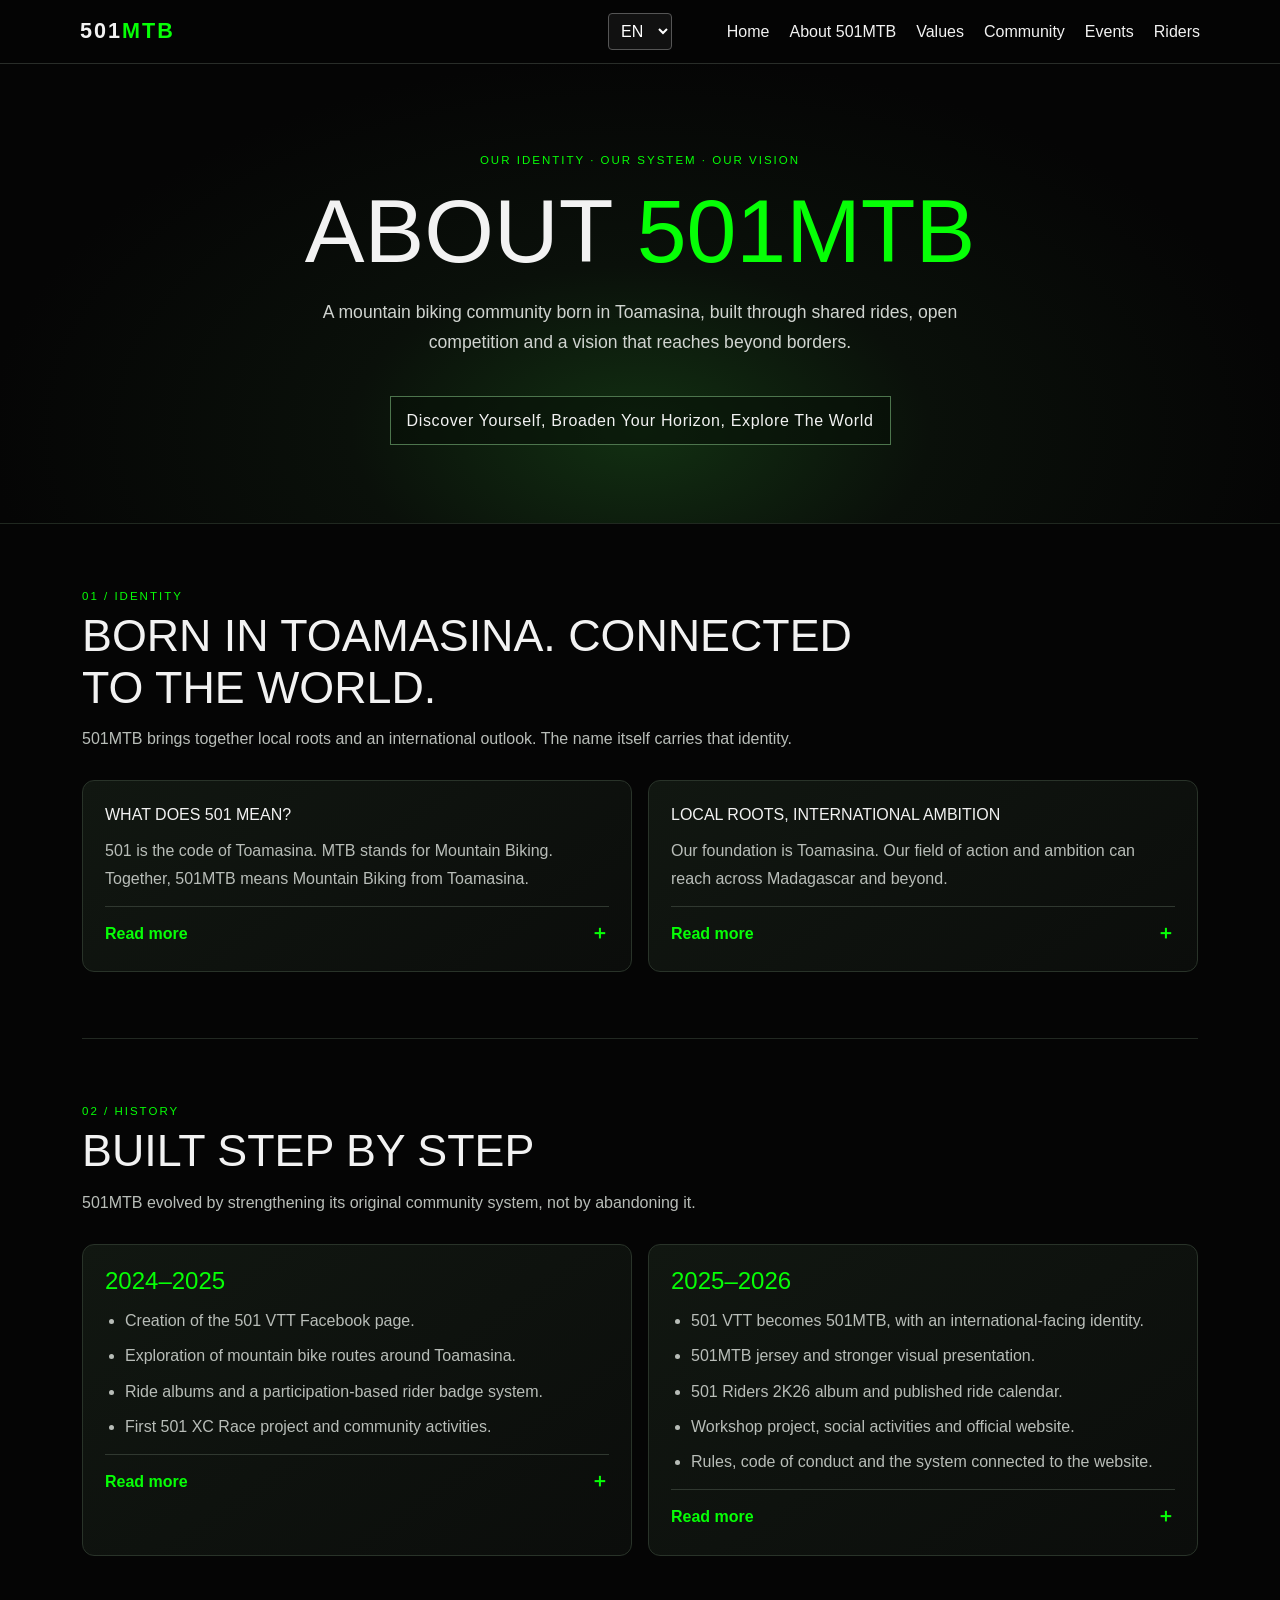
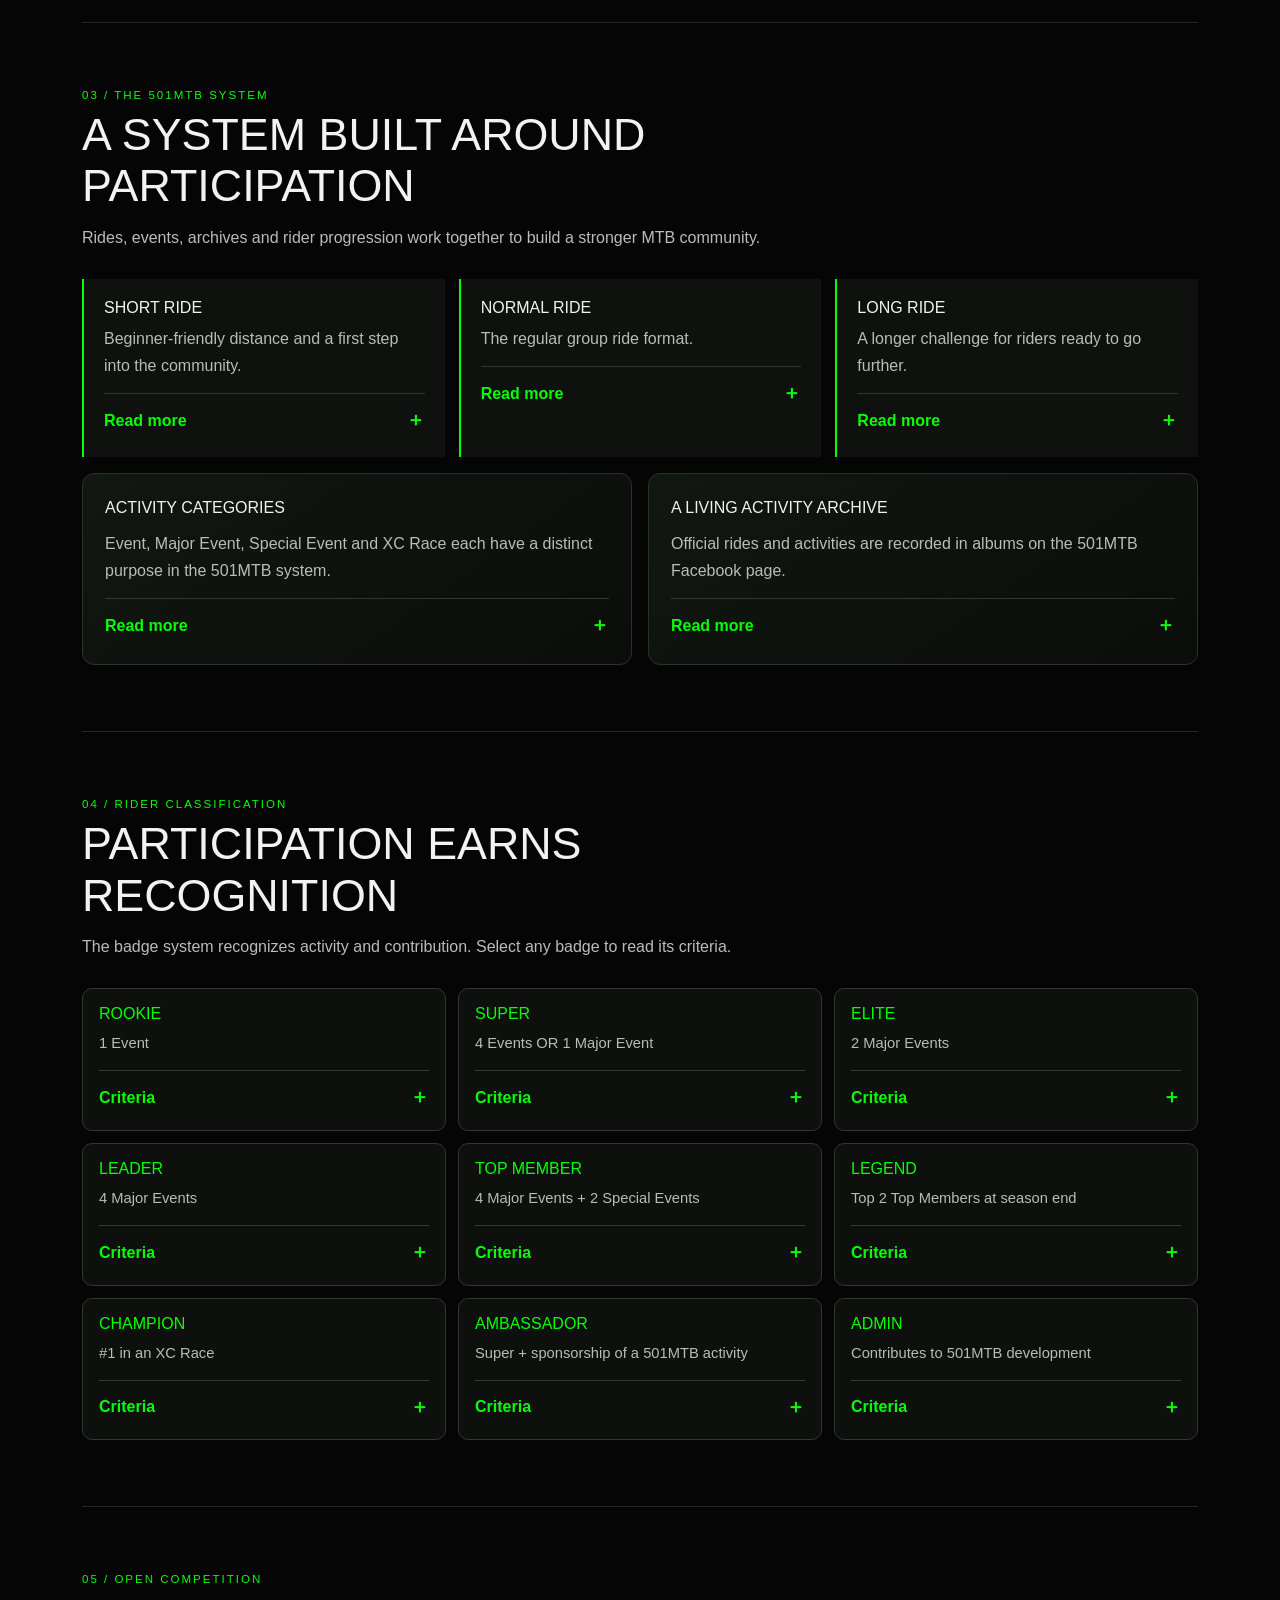
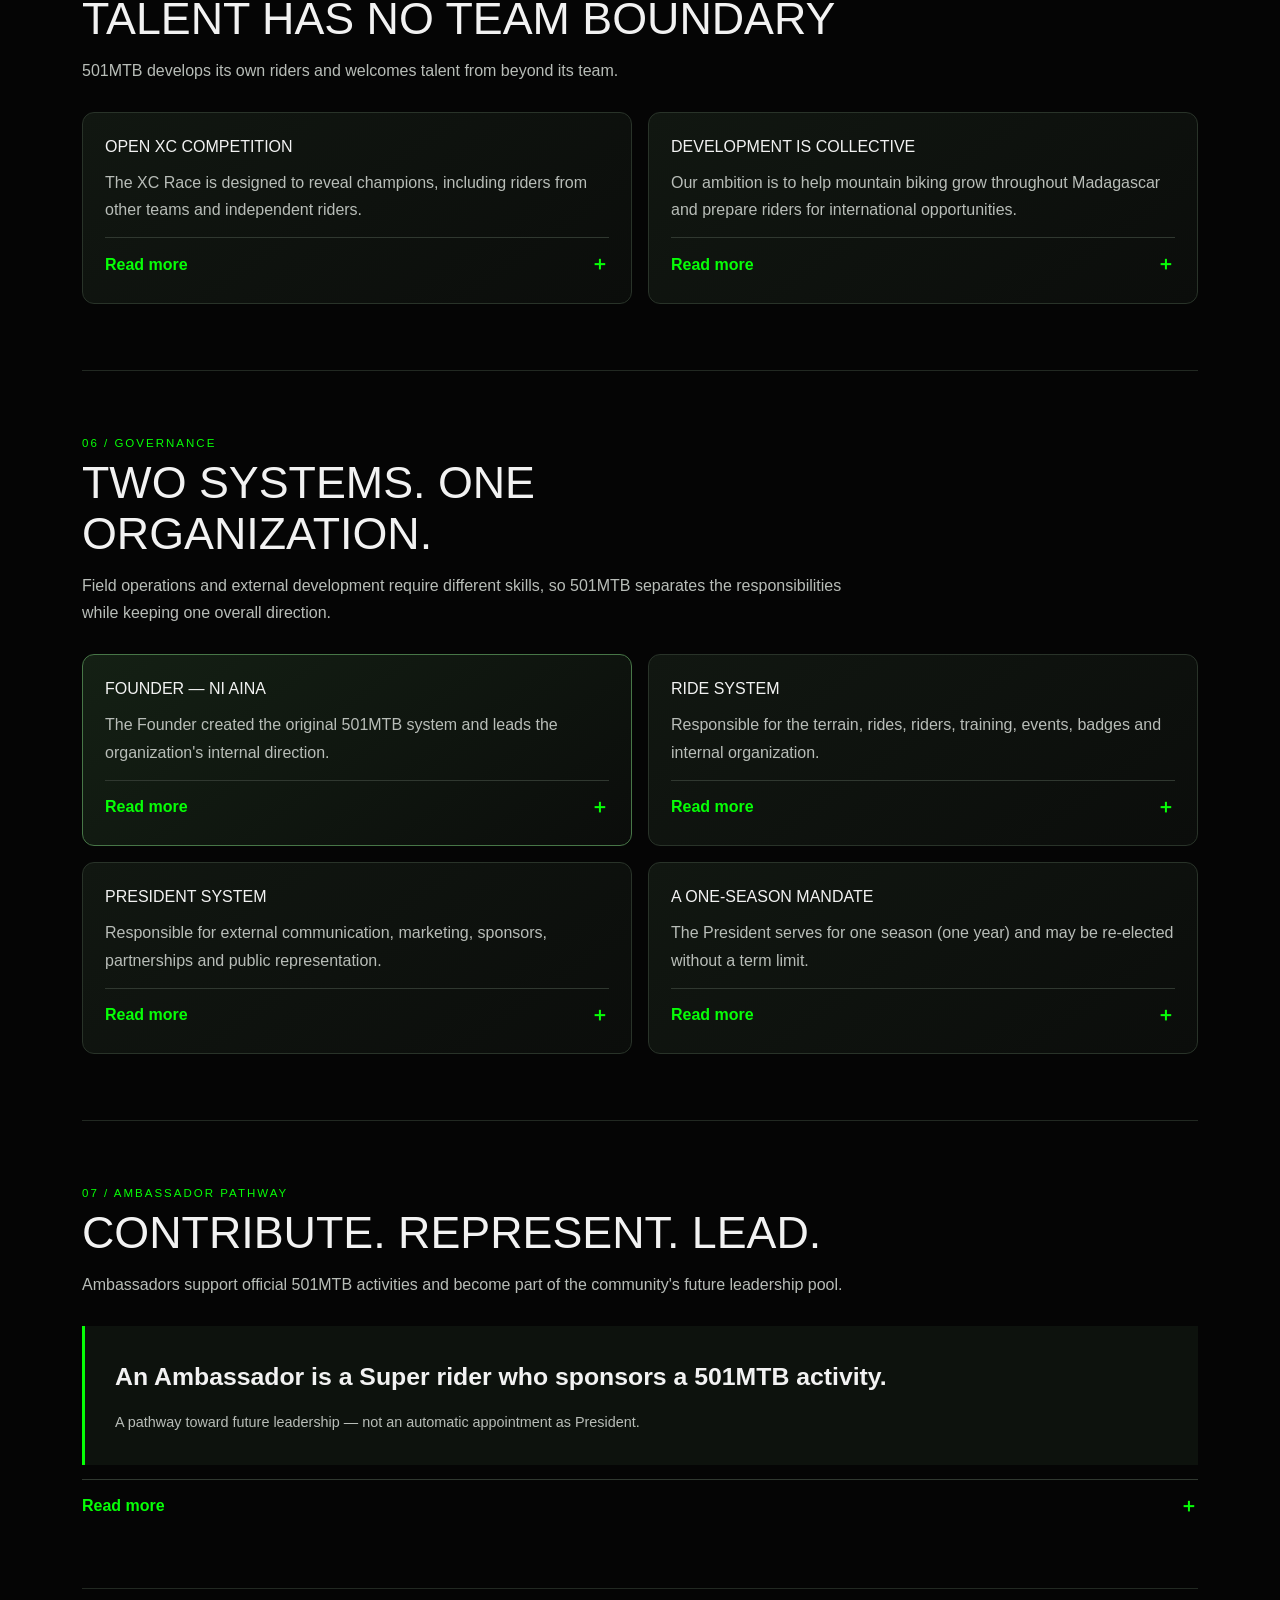
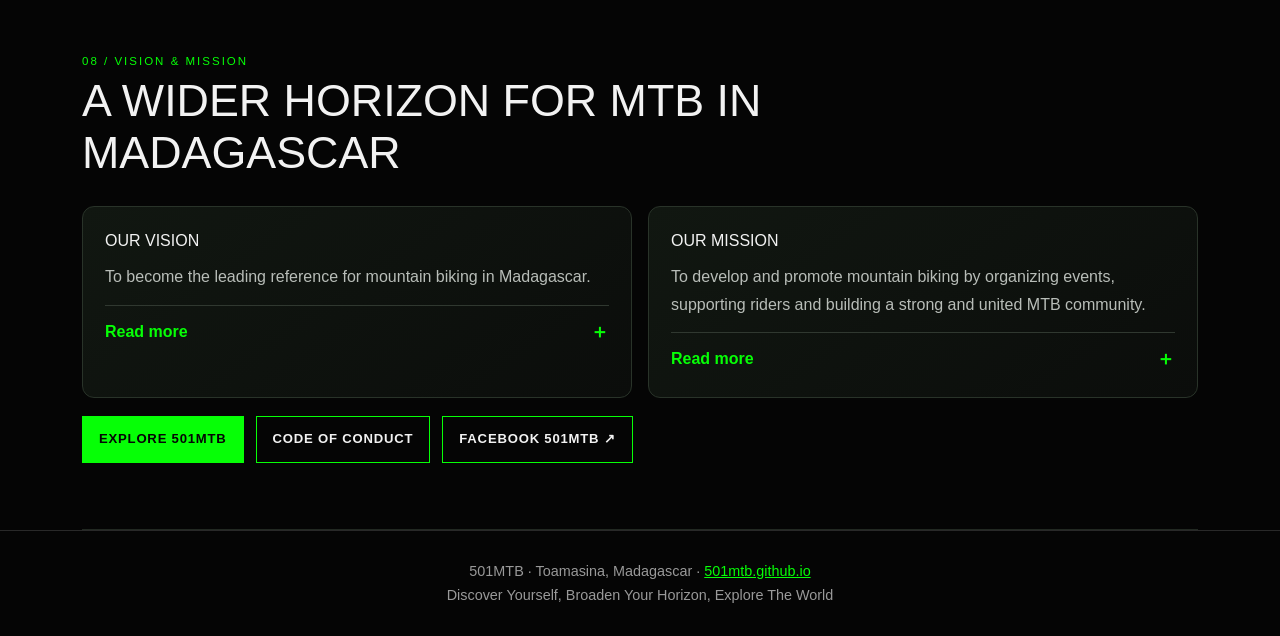
==== about.html @ d211e8a3 "Add interactive multilingual 501MTB identity page" ====
<!doctype html>
<html lang="en">
<head>
<meta charset="utf-8">
<meta name="viewport" content="width=device-width,initial-scale=1">
<title>About 501MTB | Identity, System & Vision</title>
<meta name="description" content="Discover the identity, history, rider system, leadership and vision of 501MTB, rooted in Toamasina, Madagascar and connected to the world.">
<link rel="canonical" href="https://501mtb.github.io/about.html">
<link rel="icon" href="./pdp.jpg" type="image/jpeg">
<meta name="theme-color" content="#050505">
<meta property="og:type" content="website">
<meta property="og:site_name" content="501MTB">
<meta property="og:title" content="About 501MTB | Our Identity, Our System, Our Vision">
<meta property="og:description" content="Born in Toamasina. Driven by Mountain Biking. Connected to the World.">
<meta property="og:url" content="https://501mtb.github.io/about.html">
<meta property="og:image" content="https://501mtb.github.io/pdp.jpg">
<style>
:root{color-scheme:dark;--bg:#050505;--panel:#101310;--line:#292d29;--white:#f2f2f2;--muted:#b8bdb8;--green:#06ff06}
@font-face{font-family:Ethnocentric;src:url('./assets/fonts/Ethnocentric.otf') format('opentype');font-display:swap}
*{box-sizing:border-box}html{scroll-behavior:smooth;scroll-padding-top:90px}body{margin:0;background:var(--bg);color:var(--white);font:16px/1.7 Arial,Helvetica,sans-serif}a{color:inherit}button,select{font:inherit}
header{position:sticky;top:0;z-index:20;background:#050505ed;border-bottom:1px solid var(--line);backdrop-filter:blur(12px)}
.nav{max-width:1160px;margin:auto;padding:12px 20px;display:flex;align-items:center;gap:14px;position:relative}.brand{display:flex;align-items:center;flex:1;text-decoration:none;font-weight:900;font-size:1.35rem;letter-spacing:2px}.brand span{color:var(--green)}#language{order:2;background:#111;color:white;border:1px solid #555;padding:8px;border-radius:4px}.menu-toggle{order:3;display:flex;flex-direction:column;gap:5px;justify-content:center;align-items:center;width:42px;height:42px;background:transparent;border:1px solid #555;border-radius:5px}.menu-toggle span{width:22px;height:2px;background:white}nav{display:none;position:absolute;right:14px;top:calc(100% + 1px);min-width:220px;padding:8px;background:#090909;border:1px solid #303030;border-radius:8px;flex-direction:column}nav.open{display:flex}nav a{padding:10px 12px;text-decoration:none;border-radius:4px}nav a:hover{color:var(--green);background:#151f15}
@media(min-width:721px) and (max-width:1024px){.nav{flex-wrap:nowrap}.menu-toggle{display:none}nav{display:flex;position:static;order:3;flex:1;min-width:0;width:auto;padding:0;background:transparent;border:0;flex-direction:row;justify-content:flex-end;gap:clamp(7px,1vw,14px)}nav a{white-space:nowrap;padding:6px 0;font-size:.8rem}#language{order:2}}
@media(min-width:1025px){.menu-toggle{display:none}nav{display:flex;position:static;order:3;flex:1;min-width:0;width:auto;padding:0;background:transparent;border:0;flex-direction:row;justify-content:flex-end;gap:20px}nav a{padding:6px 0}#language{order:2}}
@media(max-width:720px){.nav{flex-direction:row;flex-wrap:nowrap;padding:11px 14px;gap:10px}.brand{min-width:0}.menu-toggle{flex:0 0 42px}nav{right:14px;max-width:calc(100vw - 28px)}}
.eyebrow,.kicker{font: .72rem Ethnocentric,Arial,sans-serif;letter-spacing:2px;text-transform:uppercase;color:var(--green)}
.hero{min-height:440px;padding:90px 22px 78px;display:grid;place-items:center;text-align:center;background:radial-gradient(ellipse at 50% 80%,#123012 0,#0a100a 32%,#050505 72%);border-bottom:1px solid #202820}.hero-inner{max-width:900px}.hero h1{font:clamp(2.2rem,7vw,5.6rem)/1.05 Ethnocentric,Arial,sans-serif;text-transform:uppercase;margin:18px 0}.hero h1 span,.green{color:var(--green)}.hero p{max-width:720px;margin:20px auto;color:#d0d4d0;font-size:1.1rem}.tagline{display:inline-block;margin-top:18px;padding:10px 16px;border:1px solid #4d754d;background:#07100799;letter-spacing:.04em}
main{max-width:1160px;margin:auto;padding:0 22px}section{padding:66px 0;border-bottom:1px solid #222922}.section-head{max-width:800px;margin-bottom:28px}.section-head h2{font:clamp(1.65rem,4vw,2.8rem)/1.15 Ethnocentric,Arial,sans-serif;text-transform:uppercase;margin:8px 0 12px}.section-head p{color:var(--muted);margin:0}.grid{display:grid;grid-template-columns:repeat(2,minmax(0,1fr));gap:16px}.panel{background:linear-gradient(145deg,#111711,#0b0d0b);border:1px solid #293329;border-radius:12px;padding:22px;min-width:0}.panel h3{font:1rem Ethnocentric,Arial,sans-serif;line-height:1.5;text-transform:uppercase;margin:0 0 10px}.panel p{color:var(--muted);margin:0 0 10px}.panel p:last-child{margin-bottom:0}
.more{margin-top:14px;border-top:1px solid #303830;padding-top:10px}.more summary{cursor:pointer;list-style:none;color:var(--green);font-weight:700;display:flex;align-items:center;justify-content:space-between;gap:12px}.more summary::-webkit-details-marker{display:none}.more summary:after{content:'＋';font-size:1.2rem}.more[open] summary:after{content:'−'}.more .detail{padding-top:10px;color:#d1d6d1}.more:focus-within{outline:1px solid #315c31;outline-offset:4px}
.timeline{display:grid;grid-template-columns:repeat(2,minmax(0,1fr));gap:16px}.year{font:1.5rem Ethnocentric,Arial,sans-serif;color:var(--green);margin-bottom:12px}.timeline ul{padding-left:20px;margin:0;color:var(--muted)}.timeline li{margin:8px 0}
.badges{display:grid;grid-template-columns:repeat(3,minmax(0,1fr));gap:12px}.badge-card{border:1px solid #303830;background:#0d100d;border-radius:10px;padding:16px}.badge-card h3{margin:0;color:var(--green);font:1rem Ethnocentric,Arial,sans-serif}.badge-card p{margin:8px 0 0;color:var(--muted);font-size:.92rem}
.steps{display:grid;grid-template-columns:repeat(3,minmax(0,1fr));gap:14px}.step{padding:20px;border-left:2px solid var(--green);background:#0e110e}.step strong{display:block;font:1rem Ethnocentric,Arial,sans-serif;margin-bottom:8px}.step p{color:var(--muted);margin:0}
.governance{display:grid;grid-template-columns:1fr 1fr;gap:16px}.governance .panel{height:100%}.founder{border-color:#477647;background:linear-gradient(145deg,#142014,#0b0d0b)}
.quote{margin:0;padding:30px;border-left:3px solid var(--green);background:#0d120d;font-size:clamp(1.1rem,2.5vw,1.55rem);font-weight:700}.quote small{display:block;margin-top:12px;color:var(--muted);font-size:.9rem;font-weight:400}
.links{display:flex;flex-wrap:wrap;gap:12px;margin-top:18px}.btn{display:inline-block;padding:11px 16px;border:1px solid var(--green);text-decoration:none;text-transform:uppercase;font-weight:700;letter-spacing:.06em;font-size:.82rem}.btn.primary{background:var(--green);color:#050505}
footer{text-align:center;padding:28px 18px;color:#999;border-top:1px solid #292929;font-size:.9rem}footer a{color:var(--green)}
@media(max-width:760px){main{padding:0 16px}.hero{min-height:360px;padding:68px 16px}.grid,.timeline,.governance{grid-template-columns:1fr}.badges{grid-template-columns:repeat(2,minmax(0,1fr))}.steps{grid-template-columns:1fr}section{padding:48px 0}.panel{padding:18px}}
@media(max-width:420px){.badges{grid-template-columns:1fr}.hero h1{font-size:clamp(2rem,10vw,3.2rem)}}
@media(prefers-reduced-motion:reduce){html{scroll-behavior:auto}}
</style>
</head>
<body>
<header><div class="nav">
<a class="brand" href="./index.html" aria-label="501MTB home">501<span>MTB</span></a>
<select id="language" aria-label="Choose language"><option value="en">EN</option><option value="fr">FR</option><option value="mg">MG</option></select>
<button class="menu-toggle" id="menu-toggle" aria-label="Open navigation" aria-expanded="false"><span></span><span></span><span></span></button>
<nav id="main-nav"><a href="./index.html" data-i18n="navHome">Home</a><a href="./about.html" data-i18n="navAbout">About 501MTB</a><a href="./index.html#values" data-i18n="navValues">Values</a><a href="./index.html#community" data-i18n="navCommunity">Community</a><a href="./index.html#events" data-i18n="navEvents">Events</a><a href="./index.html#riders" data-i18n="navRiders">Riders</a></nav>
</div></header>
<div class="hero"><div class="hero-inner"><div class="eyebrow" data-i18n="heroEyebrow">Our Identity · Our System · Our Vision</div><h1>ABOUT <span>501MTB</span></h1><p data-i18n="heroText">A mountain biking community born in Toamasina, built through shared rides, open competition and a vision that reaches beyond borders.</p><div class="tagline" data-i18n="tagline">Discover Yourself, Broaden Your Horizon, Explore The World</div></div></div>
<main>
<section id="identity"><div class="section-head"><div class="kicker" data-i18n="s1k">01 / Identity</div><h2 data-i18n="s1h">Born in Toamasina. Connected to the world.</h2><p data-i18n="s1p">501MTB brings together local roots and an international outlook. The name itself carries that identity.</p></div><div class="grid">
<article class="panel"><h3 data-i18n="identity501h">What does 501 mean?</h3><p data-i18n="identity501p">501 is the code of Toamasina. MTB stands for Mountain Biking. Together, 501MTB means Mountain Biking from Toamasina.</p><details class="more"><summary data-i18n="readMore">Read more</summary><div class="detail" data-i18n="identity501d">The number connects the project to its place of origin. The name keeps Toamasina at the heart of the identity while welcoming riders, partners and ideas from everywhere.</div></details></article>
<article class="panel"><h3 data-i18n="identityRootsh">Local roots, international ambition</h3><p data-i18n="identityRootsp">Our foundation is Toamasina. Our field of action and ambition can reach across Madagascar and beyond.</p><details class="more"><summary data-i18n="readMore">Read more</summary><div class="detail" data-i18n="identityRootsd">501MTB works to develop riders and mountain biking locally, while preparing people and projects to connect with the wider MTB world. International ambition does not mean forgetting where we started.</div></details></article>
</div></section>
<section id="history"><div class="section-head"><div class="kicker" data-i18n="s2k">02 / History</div><h2 data-i18n="s2h">Built step by step</h2><p data-i18n="s2p">501MTB evolved by strengthening its original community system, not by abandoning it.</p></div><div class="timeline">
<article class="panel"><div class="year">2024–2025</div><ul><li data-i18n="historyA1">Creation of the 501 VTT Facebook page.</li><li data-i18n="historyA2">Exploration of mountain bike routes around Toamasina.</li><li data-i18n="historyA3">Ride albums and a participation-based rider badge system.</li><li data-i18n="historyA4">First 501 XC Race project and community activities.</li></ul><details class="more"><summary data-i18n="readMore">Read more</summary><div class="detail" data-i18n="historyAd">Each ride was documented in an album on the official Facebook page. The archive became a way to preserve the community's progress and recognize riders' participation.</div></details></article>
<article class="panel"><div class="year">2025–2026</div><ul><li data-i18n="historyB1">501 VTT becomes 501MTB, with an international-facing identity.</li><li data-i18n="historyB2">501MTB jersey and stronger visual presentation.</li><li data-i18n="historyB3">501 Riders 2K26 album and published ride calendar.</li><li data-i18n="historyB4">Workshop project, social activities and official website.</li><li data-i18n="historyB5">Rules, code of conduct and the system connected to the website.</li></ul><details class="more"><summary data-i18n="readMore">Read more</summary><div class="detail" data-i18n="historyBd">The 2026 programme developed a regular rhythm of short, normal and long rides, depending on the Founder's availability. The second XC Race was prepared but cancelled because of Cyclone Gezani and road works.</div></details></article>
</div></section>
<section id="system"><div class="section-head"><div class="kicker" data-i18n="s3k">03 / The 501MTB system</div><h2 data-i18n="s3h">A system built around participation</h2><p data-i18n="s3p">Rides, events, archives and rider progression work together to build a stronger MTB community.</p></div><div class="steps">
<article class="step"><strong data-i18n="shortH">SHORT RIDE</strong><p data-i18n="shortP">Beginner-friendly distance and a first step into the community.</p><details class="more"><summary data-i18n="readMore">Read more</summary><div class="detail" data-i18n="shortD">The short format is intended to make participation more accessible and help riders build confidence and experience.</div></details></article>
<article class="step"><strong data-i18n="normalH">NORMAL RIDE</strong><p data-i18n="normalP">The regular group ride format.</p><details class="more"><summary data-i18n="readMore">Read more</summary><div class="detail" data-i18n="normalD">Normal rides help maintain group activity, develop consistency and bring members together on the trails.</div></details></article>
<article class="step"><strong data-i18n="longH">LONG RIDE</strong><p data-i18n="longP">A longer challenge for riders ready to go further.</p><details class="more"><summary data-i18n="readMore">Read more</summary><div class="detail" data-i18n="longD">Long rides encourage endurance, preparation and shared effort. The monthly programme is adapted to the Founder's availability.</div></details></article>
</div>
<div class="grid" style="margin-top:16px">
<article class="panel"><h3 data-i18n="eventTypesH">Activity categories</h3><p data-i18n="eventTypesP">Event, Major Event, Special Event and XC Race each have a distinct purpose in the 501MTB system.</p><details class="more"><summary data-i18n="readMore">Read more</summary><div class="detail"><p data-i18n="eventD"><b>Event:</b> a standard ride, generally around 30 km and suitable for beginner-level participation.</p><p data-i18n="majorD"><b>Major Event:</b> a longer, more advanced ride, generally around 80 km.</p><p data-i18n="specialD"><b>Special Event:</b> a social, cultural or community activity such as a carnival or celebration.</p><p data-i18n="xcD"><b>XC Race:</b> a cross-country MTB competition inspired by international race formats.</p></div></details></article>
<article class="panel"><h3 data-i18n="archiveH">A living activity archive</h3><p data-i18n="archiveP">Official rides and activities are recorded in albums on the 501MTB Facebook page.</p><details class="more"><summary data-i18n="readMore">Read more</summary><div class="detail" data-i18n="archiveD">The 501 Rider's albums use rider portraits and participation records. Activity entries identify the ride, date and distance, helping keep a traceable history of each rider's involvement.</div></details></article>
</div></section>
<section id="badges"><div class="section-head"><div class="kicker" data-i18n="s4k">04 / Rider classification</div><h2 data-i18n="s4h">Participation earns recognition</h2><p data-i18n="s4p">The badge system recognizes activity and contribution. Select any badge to read its criteria.</p></div>
<div class="badges">
<article class="badge-card"><h3>ROOKIE</h3><p data-i18n="rookie">1 Event</p><details class="more"><summary data-i18n="criteria">Criteria</summary><div class="detail" data-i18n="rookieD">Awarded after participating in one Event.</div></details></article>
<article class="badge-card"><h3>SUPER</h3><p data-i18n="super">4 Events OR 1 Major Event</p><details class="more"><summary data-i18n="criteria">Criteria</summary><div class="detail" data-i18n="superD">Earned through four Events or one Major Event.</div></details></article>
<article class="badge-card"><h3>ELITE</h3><p data-i18n="elite">2 Major Events</p><details class="more"><summary data-i18n="criteria">Criteria</summary><div class="detail" data-i18n="eliteD">Earned after two Major Events.</div></details></article>
<article class="badge-card"><h3>LEADER</h3><p data-i18n="leader">4 Major Events</p><details class="more"><summary data-i18n="criteria">Criteria</summary><div class="detail" data-i18n="leaderD">Earned after four Major Events.</div></details></article>
<article class="badge-card"><h3>TOP MEMBER</h3><p data-i18n="topmember">4 Major Events + 2 Special Events</p><details class="more"><summary data-i18n="criteria">Criteria</summary><div class="detail" data-i18n="topmemberD">Requires four Major Events and two Special Events.</div></details></article>
<article class="badge-card"><h3>LEGEND</h3><p data-i18n="legend">Top 2 Top Members at season end</p><details class="more"><summary data-i18n="criteria">Criteria</summary><div class="detail" data-i18n="legendD">Reserved for the top two Top Members at the end of the season.</div></details></article>
<article class="badge-card"><h3>CHAMPION</h3><p data-i18n="champion">#1 in an XC Race</p><details class="more"><summary data-i18n="criteria">Criteria</summary><div class="detail" data-i18n="championD">Recognizes the first-place rider in an XC Race.</div></details></article>
<article class="badge-card"><h3>AMBASSADOR</h3><p data-i18n="ambassador">Super + sponsorship of a 501MTB activity</p><details class="more"><summary data-i18n="criteria">Criteria</summary><div class="detail" data-i18n="ambassadorD">The sponsorship concerns an official 501MTB activity, not personal sponsorship of the rider. Ambassadors are part of the future leadership pool.</div></details></article>
<article class="badge-card"><h3>ADMIN</h3><p data-i18n="admin">Contributes to 501MTB development</p><details class="more"><summary data-i18n="criteria">Criteria</summary><div class="detail" data-i18n="adminD">For a rider who actively assists the development and organization of 501MTB.</div></details></article>
</div></section>
<section id="open-competition"><div class="section-head"><div class="kicker" data-i18n="s5k">05 / Open competition</div><h2 data-i18n="s5h">Talent has no team boundary</h2><p data-i18n="s5p">501MTB develops its own riders and welcomes talent from beyond its team.</p></div><div class="grid">
<article class="panel"><h3 data-i18n="openH">Open XC competition</h3><p data-i18n="openP">The XC Race is designed to reveal champions, including riders from other teams and independent riders.</p><details class="more"><summary data-i18n="readMore">Read more</summary><div class="detail" data-i18n="openD">A rider does not need to belong to the 501MTB team to take part in an open 501MTB event. Participation connects that rider to the wider event community, without automatically granting an administrative club role or a badge.</div></details></article>
<article class="panel"><h3 data-i18n="developH">Development is collective</h3><p data-i18n="developP">Our ambition is to help mountain biking grow throughout Madagascar and prepare riders for international opportunities.</p><details class="more"><summary data-i18n="readMore">Read more</summary><div class="detail" data-i18n="developD">501MTB aims to train and encourage riders who may represent Madagascar through their performance. The project contributes to the wider MTB community; it does not claim to be a national federation or an official national-team selector.</div></details></article>
</div></section>
<section id="governance"><div class="section-head"><div class="kicker" data-i18n="s6k">06 / Governance</div><h2 data-i18n="s6h">Two systems. One organization.</h2><p data-i18n="s6p">Field operations and external development require different skills, so 501MTB separates the responsibilities while keeping one overall direction.</p></div>
<div class="governance">
<article class="panel founder"><h3 data-i18n="founderH">Founder — Ni Aina</h3><p data-i18n="founderP">The Founder created the original 501MTB system and leads the organization's internal direction.</p><details class="more"><summary data-i18n="readMore">Read more</summary><div class="detail" data-i18n="founderD">The Founder keeps the final decision for the overall organization. This foundational role protects continuity, the original system and the long-term direction of 501MTB.</div></details></article>
<article class="panel"><h3 data-i18n="rideSystemH">Ride System</h3><p data-i18n="rideSystemP">Responsible for the terrain, rides, riders, training, events, badges and internal organization.</p><details class="more"><summary data-i18n="readMore">Read more</summary><div class="detail" data-i18n="rideSystemD">The Ride System has its own team and focuses on the practical and sporting side of the community: planning rides, supporting riders and running MTB activities.</div></details></article>
<article class="panel"><h3 data-i18n="presidentH">President System</h3><p data-i18n="presidentP">Responsible for external communication, marketing, sponsors, partnerships and public representation.</p><details class="more"><summary data-i18n="readMore">Read more</summary><div class="detail" data-i18n="presidentD">The President leads a dedicated team for communication and external development. Members may propose and vote for a President when there are multiple candidates.</div></details></article>
<article class="panel"><h3 data-i18n="termH">A one-season mandate</h3><p data-i18n="termP">The President serves for one season (one year) and may be re-elected without a term limit.</p><details class="more"><summary data-i18n="readMore">Read more</summary><div class="detail" data-i18n="termD">The annual cycle encourages fresh ideas and renewed energy. Re-election remains possible, while the Founder retains final authority over the overall organization.</div></details></article>
</div></section>
<section id="ambassador"><div class="section-head"><div class="kicker" data-i18n="s7k">07 / Ambassador pathway</div><h2 data-i18n="s7h">Contribute. Represent. Lead.</h2><p data-i18n="s7p">Ambassadors support official 501MTB activities and become part of the community's future leadership pool.</p></div><blockquote class="quote" data-i18n="ambQuote">An Ambassador is a Super rider who sponsors a 501MTB activity.<small data-i18n="ambQuoteSmall">A pathway toward future leadership — not an automatic appointment as President.</small></blockquote><details class="more"><summary data-i18n="readMore">Read more</summary><div class="detail" data-i18n="ambDetail">The Ambassador badge recognizes a rider who has reached Super level and supports an official 501MTB activity. Ambassadors are considered part of the future pool of potential Presidents, while the President role remains subject to the community's candidate and voting process and the Founder's final authority.</div></details></section>
<section id="vision"><div class="section-head"><div class="kicker" data-i18n="s8k">08 / Vision & mission</div><h2 data-i18n="s8h">A wider horizon for MTB in Madagascar</h2></div><div class="grid">
<article class="panel"><h3 data-i18n="visionH">Our Vision</h3><p data-i18n="visionP">To become the leading reference for mountain biking in Madagascar.</p><details class="more"><summary data-i18n="readMore">Read more</summary><div class="detail" data-i18n="visionD">We want to help create a visible, active and connected MTB culture, rooted in local communities and open to the world.</div></details></article>
<article class="panel"><h3 data-i18n="missionH">Our Mission</h3><p data-i18n="missionP">To develop and promote mountain biking by organizing events, supporting riders and building a strong and united MTB community.</p><details class="more"><summary data-i18n="readMore">Read more</summary><div class="detail" data-i18n="missionD">We put this mission into action through rides, competitions, rider development, community support, partnerships and the preservation of our shared activity history.</div></details></article>
</div><div class="links"><a class="btn primary" href="./index.html" data-i18n="backHome">Explore 501MTB</a><a class="btn" href="./conduct-en.html" data-i18n="conduct">Code of Conduct</a><a class="btn" href="https://www.facebook.com/501MTB" target="_blank" rel="noopener">Facebook 501MTB ↗</a></div></section>
</main>
<footer>501MTB · Toamasina, Madagascar · <a href="./index.html">501mtb.github.io</a><div data-i18n="footerLine">Discover Yourself, Broaden Your Horizon, Explore The World</div></footer>
<script>
const translations={
en:{
navHome:"Home",navAbout:"About 501MTB",navValues:"Values",navCommunity:"Community",navEvents:"Events",navRiders:"Riders",
heroEyebrow:"Our Identity · Our System · Our Vision",heroText:"A mountain biking community born in Toamasina, built through shared rides, open competition and a vision that reaches beyond borders.",tagline:"Discover Yourself, Broaden Your Horizon, Explore The World",
s1k:"01 / Identity",s1h:"Born in Toamasina. Connected to the world.",s1p:"501MTB brings together local roots and an international outlook. The name itself carries that identity.",
identity501h:"What does 501 mean?",identity501p:"501 is the code of Toamasina. MTB stands for Mountain Biking. Together, 501MTB means Mountain Biking from Toamasina.",identity501d:"The number connects the project to its place of origin. The name keeps Toamasina at the heart of the identity while welcoming riders, partners and ideas from everywhere.",
identityRootsh:"Local roots, international ambition",identityRootsp:"Our foundation is Toamasina. Our field of action and ambition can reach across Madagascar and beyond.",identityRootsd:"501MTB works to develop riders and mountain biking locally, while preparing people and projects to connect with the wider MTB world. International ambition does not mean forgetting where we started.",
s2k:"02 / History",s2h:"Built step by step",s2p:"501MTB evolved by strengthening its original community system, not by abandoning it.",historyA1:"Creation of the 501 VTT Facebook page.",historyA2:"Exploration of mountain bike routes around Toamasina.",historyA3:"Ride albums and a participation-based rider badge system.",historyA4:"First 501 XC Race project and community activities.",historyAd:"Each ride was documented in an album on the official Facebook page. The archive became a way to preserve the community's progress and recognize riders' participation.",historyB1:"501 VTT becomes 501MTB, with an international-facing identity.",historyB2:"501MTB jersey and stronger visual presentation.",historyB3:"501 Riders 2K26 album and published ride calendar.",historyB4:"Workshop project, social activities and official website.",historyB5:"Rules, code of conduct and the system connected to the website.",historyBd:"The 2026 programme developed a regular rhythm of short, normal and long rides, depending on the Founder's availability. The second XC Race was prepared but cancelled because of Cyclone Gezani and road works.",
s3k:"03 / The 501MTB system",s3h:"A system built around participation",s3p:"Rides, events, archives and rider progression work together to build a stronger MTB community.",shortH:"SHORT RIDE",shortP:"Beginner-friendly distance and a first step into the community.",shortD:"The short format is intended to make participation more accessible and help riders build confidence and experience.",normalH:"NORMAL RIDE",normalP:"The regular group ride format.",normalD:"Normal rides help maintain group activity, develop consistency and bring members together on the trails.",longH:"LONG RIDE",longP:"A longer challenge for riders ready to go further.",longD:"Long rides encourage endurance, preparation and shared effort. The monthly programme is adapted to the Founder's availability.",eventTypesH:"Activity categories",eventTypesP:"Event, Major Event, Special Event and XC Race each have a distinct purpose in the 501MTB system.",eventD:"Event: a standard ride, generally around 30 km and suitable for beginner-level participation.",majorD:"Major Event: a longer, more advanced ride, generally around 80 km.",specialD:"Special Event: a social, cultural or community activity such as a carnival or celebration.",xcD:"XC Race: a cross-country MTB competition inspired by international race formats.",archiveH:"A living activity archive",archiveP:"Official rides and activities are recorded in albums on the 501MTB Facebook page.",archiveD:"The 501 Rider's albums use rider portraits and participation records. Activity entries identify the ride, date and distance, helping keep a traceable history of each rider's involvement.",
s4k:"04 / Rider classification",s4h:"Participation earns recognition",s4p:"The badge system recognizes activity and contribution. Select any badge to read its criteria.",rookie:"1 Event",super:"4 Events OR 1 Major Event",elite:"2 Major Events",leader:"4 Major Events",topmember:"4 Major Events + 2 Special Events",legend:"Top 2 Top Members at season end",champion:"#1 in an XC Race",ambassador:"Super + sponsorship of a 501MTB activity",admin:"Contributes to 501MTB development",criteria:"Criteria",rookieD:"Awarded after participating in one Event.",superD:"Earned through four Events or one Major Event.",eliteD:"Earned after two Major Events.",leaderD:"Earned after four Major Events.",topmemberD:"Requires four Major Events and two Special Events.",legendD:"Reserved for the top two Top Members at the end of the season.",championD:"Recognizes the first-place rider in an XC Race.",ambassadorD:"The sponsorship concerns an official 501MTB activity, not personal sponsorship of the rider. Ambassadors are part of the future leadership pool.",adminD:"For a rider who actively assists the development and organization of 501MTB.",
s5k:"05 / Open competition",s5h:"Talent has no team boundary",s5p:"501MTB develops its own riders and welcomes talent from beyond its team.",openH:"Open XC competition",openP:"The XC Race is designed to reveal champions, including riders from other teams and independent riders.",openD:"A rider does not need to belong to the 501MTB team to take part in an open 501MTB event. Participation connects that rider to the wider event community, without automatically granting an administrative club role or a badge.",developH:"Development is collective",developP:"Our ambition is to help mountain biking grow throughout Madagascar and prepare riders for international opportunities.",developD:"501MTB aims to train and encourage riders who may represent Madagascar through their performance. The project contributes to the wider MTB community; it does not claim to be a national federation or an official national-team selector.",
s6k:"06 / Governance",s6h:"Two systems. One organization.",s6p:"Field operations and external development require different skills, so 501MTB separates the responsibilities while keeping one overall direction.",founderH:"Founder — Ni Aina",founderP:"The Founder created the original 501MTB system and leads the organization's internal direction.",founderD:"The Founder keeps the final decision for the overall organization. This foundational role protects continuity, the original system and the long-term direction of 501MTB.",rideSystemH:"Ride System",rideSystemP:"Responsible for the terrain, rides, riders, training, events, badges and internal organization.",rideSystemD:"The Ride System has its own team and focuses on the practical and sporting side of the community: planning rides, supporting riders and running MTB activities.",presidentH:"President System",presidentP:"Responsible for external communication, marketing, sponsors, partnerships and public representation.",presidentD:"The President leads a dedicated team for communication and external development. Members may propose and vote for a President when there are multiple candidates.",termH:"A one-season mandate",termP:"The President serves for one season (one year) and may be re-elected without a term limit.",termD:"The annual cycle encourages fresh ideas and renewed energy. Re-election remains possible, while the Founder retains final authority over the overall organization.",
s7k:"07 / Ambassador pathway",s7h:"Contribute. Represent. Lead.",s7p:"Ambassadors support official 501MTB activities and become part of the community's future leadership pool.",ambQuote:"An Ambassador is a Super rider who sponsors a 501MTB activity.",ambQuoteSmall:"A pathway toward future leadership — not an automatic appointment as President.",ambDetail:"The Ambassador badge recognizes a rider who has reached Super level and supports an official 501MTB activity. Ambassadors are considered part of the future pool of potential Presidents, while the President role remains subject to the community's candidate and voting process and the Founder's final authority.",
s8k:"08 / Vision & mission",s8h:"A wider horizon for MTB in Madagascar",visionH:"Our Vision",visionP:"To become the leading reference for mountain biking in Madagascar.",visionD:"We want to help create a visible, active and connected MTB culture, rooted in local communities and open to the world.",missionH:"Our Mission",missionP:"To develop and promote mountain biking by organizing events, supporting riders and building a strong and united MTB community.",missionD:"We put this mission into action through rides, competitions, rider development, community support, partnerships and the preservation of our shared activity history.",backHome:"Explore 501MTB",conduct:"Code of Conduct",footerLine:"Discover Yourself, Broaden Your Horizon, Explore The World",readMore:"Read more"
},
fr:{
navHome:"Accueil",navAbout:"À propos de 501MTB",navValues:"Valeurs",navCommunity:"Communauté",navEvents:"Événements",navRiders:"Riders",
heroEyebrow:"Notre identité · Notre système · Notre vision",heroText:"Une communauté de VTT née à Toamasina, construite autour des sorties partagées, de la compétition ouverte et d'une vision sans frontières.",tagline:"Discover Yourself, Broaden Your Horizon, Explore The World",
s1k:"01 / Identité",s1h:"Nés à Toamasina. Connectés au monde.",s1p:"501MTB associe des racines locales à une ambition internationale. Son nom porte cette identité.",identity501h:"Que signifie 501 ?",identity501p:"501 est le code de Toamasina. MTB signifie Mountain Biking. Ensemble, 501MTB signifie le VTT de Toamasina.",identity501d:"Le nombre rattache le projet à son lieu d'origine. Toamasina reste au cœur de l'identité, tout en accueillant des riders, partenaires et idées venus d'ailleurs.",identityRootsh:"Des racines locales, une ambition internationale",identityRootsp:"Notre base est Toamasina. Notre action et notre ambition peuvent s'étendre à Madagascar et au-delà.",identityRootsd:"501MTB développe les riders et le VTT localement, tout en préparant les personnes et les projets à se connecter au monde du MTB. L'ambition internationale n'efface pas nos origines.",
s2k:"02 / Histoire",s2h:"Une évolution étape par étape",s2p:"501MTB a évolué en renforçant son système communautaire d'origine, sans l'abandonner.",historyA1:"Création de la page Facebook 501 VTT.",historyA2:"Exploration des parcours VTT autour de Toamasina.",historyA3:"Albums de sorties et système de badges basé sur la participation.",historyA4:"Premier projet 501 XC Race et activités communautaires.",historyAd:"Chaque sortie était documentée dans un album sur la page Facebook officielle. Cette archive conserve la progression de la communauté et reconnaît la participation des riders.",historyB1:"501 VTT devient 501MTB avec une identité tournée vers l'international.",historyB2:"Maillot 501MTB et présentation visuelle renforcée.",historyB3:"Album 501 Riders 2K26 et calendrier des sorties publié.",historyB4:"Projet Workshop, activités sociales et site officiel.",historyB5:"Règles, conduite interne et système reliés au site web.",historyBd:"Le programme 2026 a organisé une alternance de sorties courtes, normales et longues, selon la disponibilité du Founder. La deuxième XC Race a été préparée puis annulée à cause du cyclone Gezani et des travaux routiers.",
s3k:"03 / Le système 501MTB",s3h:"Un système fondé sur la participation",s3p:"Les sorties, événements, archives et progressions des riders se complètent pour renforcer la communauté MTB.",shortH:"SORTIE COURTE",shortP:"Une distance accessible aux débutants et une première étape dans la communauté.",shortD:"Le format court facilite la participation et aide les riders à développer leur confiance et leur expérience.",normalH:"SORTIE NORMALE",normalP:"Le format régulier des sorties en groupe.",normalD:"Les sorties normales entretiennent l'activité du groupe, la régularité et les liens entre riders sur les pistes.",longH:"SORTIE LONGUE",longP:"Un défi plus important pour les riders prêts à aller plus loin.",longD:"Les longues sorties développent l'endurance, la préparation et l'effort collectif. Le programme mensuel dépend de la disponibilité du Founder.",eventTypesH:"Catégories d'activités",eventTypesP:"Event, Major Event, Special Event et XC Race ont chacun un rôle distinct dans le système 501MTB.",eventD:"Event : sortie classique, généralement autour de 30 km et accessible aux débutants.",majorD:"Major Event : sortie plus longue et plus avancée, généralement autour de 80 km.",specialD:"Special Event : activité sociale, culturelle ou communautaire comme un carnaval ou une célébration.",xcD:"XC Race : compétition de VTT cross-country inspirée des formats internationaux.",archiveH:"Une archive vivante des activités",archiveP:"Les sorties et activités officielles sont enregistrées dans des albums sur la page Facebook 501MTB.",archiveD:"Les albums 501 Rider's utilisent des portraits et des relevés de participation. Chaque activité indique la sortie, la date et la distance pour conserver un historique consultable.",
s4k:"04 / Classification des riders",s4h:"La participation mérite reconnaissance",s4p:"Le système de badges reconnaît l'activité et la contribution. Ouvrez un badge pour consulter ses critères.",rookie:"1 Event",super:"4 Events OU 1 Major Event",elite:"2 Major Events",leader:"4 Major Events",topmember:"4 Major Events + 2 Special Events",legend:"Les 2 meilleurs Top Members en fin de saison",champion:"#1 d'une XC Race",ambassador:"Super + sponsoring d'une activité 501MTB",admin:"Contribue au développement de 501MTB",criteria:"Critères",rookieD:"Attribué après la participation à un Event.",superD:"Obtenu avec quatre Events ou un Major Event.",eliteD:"Obtenu après deux Major Events.",leaderD:"Obtenu après quatre Major Events.",topmemberD:"Nécessite quatre Major Events et deux Special Events.",legendD:"Réservé aux deux meilleurs Top Members à la fin de la saison.",championD:"Reconnaît le rider arrivé premier d'une XC Race.",ambassadorD:"Le sponsoring concerne une activité officielle 501MTB, et non le sponsoring personnel du rider. Les Ambassadors font partie du futur vivier de leadership.",adminD:"Pour un rider qui contribue activement au développement et à l'organisation de 501MTB.",
s5k:"05 / Compétition ouverte",s5h:"Le talent n'a pas de frontière d'équipe",s5p:"501MTB développe ses propres riders et accueille les talents extérieurs à son équipe.",openH:"Une compétition XC ouverte",openP:"La XC Race vise à révéler des champions, y compris parmi les riders d'autres équipes et les indépendants.",openD:"Il n'est pas nécessaire d'appartenir à l'équipe 501MTB pour participer à un événement ouvert. La participation relie le rider à la communauté de l'événement, sans lui attribuer automatiquement un rôle administratif ou un badge.",developH:"Le développement est collectif",developP:"Notre ambition est de faire grandir le VTT dans tout Madagascar et de préparer les riders aux opportunités internationales.",developD:"501MTB veut former et encourager des riders capables de représenter Madagascar par leurs performances. Le projet contribue à la communauté MTB sans se présenter comme une fédération nationale ni comme un sélectionneur officiel de l'équipe nationale.",
s6k:"06 / Gouvernance",s6h:"Deux systèmes. Une organisation.",s6p:"Les opérations sur le terrain et le développement extérieur demandent des compétences différentes. 501MTB sépare donc les responsabilités tout en gardant une direction générale.",founderH:"Founder — Ni Aina",founderP:"Le Founder a créé le système original 501MTB et dirige l'organisation interne.",founderD:"Le Founder conserve la décision finale sur l'organisation globale. Ce rôle fondateur protège la continuité, le système d'origine et la direction à long terme de 501MTB.",rideSystemH:"Ride System",rideSystemP:"Responsable du terrain, des sorties, des riders, de l'entraînement, des événements, des badges et de l'organisation interne.",rideSystemD:"Le Ride System possède sa propre équipe et se concentre sur le côté pratique et sportif : planifier les sorties, soutenir les riders et organiser les activités MTB.",presidentH:"President System",presidentP:"Responsable de la communication extérieure, du marketing, des sponsors, des partenariats et de la représentation publique.",presidentD:"Le President dirige une équipe dédiée à la communication et au développement extérieur. Les membres peuvent proposer et voter pour un President lorsqu'il existe plusieurs candidats.",termH:"Un mandat d'une saison",termP:"Le President exerce pendant une saison (un an) et peut être réélu sans limite de mandats.",termD:"Le cycle annuel encourage les idées nouvelles et le renouvellement. La réélection reste possible, tandis que le Founder conserve l'autorité finale sur l'organisation globale.",
s7k:"07 / Parcours Ambassador",s7h:"Contribuer. Représenter. Diriger.",s7p:"Les Ambassadors soutiennent les activités officielles 501MTB et font partie du futur vivier de leadership de la communauté.",ambQuote:"Un Ambassador est un rider Super qui sponsorise une activité 501MTB.",ambQuoteSmall:"Une voie vers de futures responsabilités — pas une nomination automatique comme President.",ambDetail:"Le badge Ambassador reconnaît un rider ayant atteint le niveau Super et soutenant une activité officielle 501MTB. Les Ambassadors constituent un vivier potentiel de futurs Presidents, mais la fonction de President reste soumise aux candidatures, au vote de la communauté et à la décision finale du Founder.",
s8k:"08 / Vision & mission",s8h:"Un horizon plus large pour le VTT à Madagascar",visionH:"Notre Vision",visionP:"Devenir la référence principale du VTT à Madagascar.",visionD:"Nous voulons contribuer à une culture MTB visible, active et connectée, ancrée dans les communautés locales et ouverte au monde.",missionH:"Notre Mission",missionP:"Développer et promouvoir le VTT en organisant des événements, en soutenant les riders et en construisant une communauté MTB forte et unie.",missionD:"Cette mission se concrétise par les sorties, compétitions, le développement des riders, le soutien communautaire, les partenariats et la préservation de l'historique de nos activités.",backHome:"Explorer 501MTB",conduct:"Conduite interne",footerLine:"Discover Yourself, Broaden Your Horizon, Explore The World",readMore:"Lire la suite"
},
mg:{
navHome:"Fandraisana",navAbout:"Momba ny 501MTB",navValues:"Soatoavina",navCommunity:"Fiaraha-monina",navEvents:"Hetsika",navRiders:"Riders",
heroEyebrow:"Ny maha-izy anay · Ny rafitray · Ny vinanay",heroText:"Fiaraha-monina mpanao VTT nipoitra tao Toamasina, natsangana tamin'ny dia iarahana, fifaninanana misokatra ary vina mihoatra ny sisintany.",tagline:"Discover Yourself, Broaden Your Horizon, Explore The World",
s1k:"01 / Mombamomba",s1h:"Teraka tao Toamasina. Mifandray amin'izao tontolo izao.",s1p:"Ampiarahan'ny 501MTB ny fototra eto an-toerana sy ny tanjona iraisam-pirenena. Efa hita ao anatin'ny anarany izany.",identity501h:"Inona no dikan'ny 501?",identity501p:"Kaodin'i Toamasina ny 501. MTB dia fanafohezana ny Mountain Biking. Ny 501MTB dia midika hoe VTT avy any Toamasina.",identity501d:"Mampifandray ny tetikasa amin'ny toerana niaviany ny isa 501. Toamasina no fototry ny maha-izy anay, sady misokatra amin'ny riders, mpiara-miombon'antoka ary hevitra avy amin'ny toerana rehetra.",identityRootsh:"Fototra eto an-toerana, tanjona iraisam-pirenena",identityRootsp:"Toamasina no fototra iorenanay. Mety hiitatra manerana an'i Madagasikara sy any ivelany ny asa sy ny tanjonay.",identityRootsd:"Mampivelatra ny riders sy ny VTT eto an-toerana ny 501MTB, sady manomana olona sy tetikasa hifandray amin'ny tontolon'ny MTB iraisam-pirenena. Tsy manadino ny niaviany ny fananana tanjona iraisam-pirenena.",
s2k:"02 / Tantara",s2h:"Nivoatra tsikelikely",s2p:"Nivoatra ny 501MTB tamin'ny fanamafisana ny rafitra fiaraha-monina niorenany, fa tsy tamin'ny fanoloana azy.",historyA1:"Natsangana ny pejy Facebook 501 VTT.",historyA2:"Nojerena sy notetezina ny lalan'ny VTT manodidina an'i Toamasina.",historyA3:"Natao ny rakitsary isaky ny dia sy ny rafitra badge mifototra amin'ny fandraisana anjara.",historyA4:"Natomboka ny tetikasa 501 XC Race sy ny hetsika ho an'ny fiaraha-monina.",historyAd:"Noraketina tao anaty album tao amin'ny pejy Facebook ofisialy ny dia tsirairay. Lasa fomba hitahirizana ny fivoaran'ny vondrona sy hankasitrahana ny fandraisan'anjaran'ny riders izany.",historyB1:"Niova avy amin'ny 501 VTT ho 501MTB, miaraka amin'ny endrika misokatra amin'izao tontolo izao.",historyB2:"Nohatsaraina ny akanjo 501MTB sy ny endrika hita maso.",historyB3:"Navoaka ny album 501 Riders 2K26 sy ny fandaharam-potoanan'ny dia.",historyB4:"Tetikasa Workshop, hetsika ara-tsosialy ary tranonkala ofisialy.",historyB5:"Nampifandraisina tamin'ny tranonkala ny fitsipika, ny fitondran-tena ary ny rafitra.",historyBd:"Tamin'ny 2026 dia nalamina ho dia fohy, mahazatra ary lavitra ny fandaharam-potoana, arakaraka ny fotoana ananan'ny Founder. Nokarakaraina ny XC Race faharoa saingy nofoanana noho ny rivodoza Gezani sy ny asa fanamboaran-dalana.",
s3k:"03 / Rafitra 501MTB",s3h:"Rafitra miorina amin'ny fandraisana anjara",s3p:"Miara-mampatanjaka ny fiaraha-monina MTB ny dia, ny hetsika, ny tahiry ary ny fivoaran'ny riders.",shortH:"DIA FOHY",shortP:"Halavirana mety amin'ny vao manomboka sy dingana voalohany hidirana amin'ny vondrona.",shortD:"Natao hanamorana ny fandraisana anjara sy hanampiana ny riders hanana fahatokisana sy traikefa ny dia fohy.",normalH:"DIA MAHAZATRA",normalP:"Ny endrika mahazatra amin'ny dia iarahan'ny vondrona.",normalD:"Manampy amin'ny fitazonana ny hetsika, ny fahazarana ary ny firaisan'ny riders eny an-dalana ny dia mahazatra.",longH:"DIA LAVITRA",longP:"Fanamby lavitra kokoa ho an'ny riders vonona handroso.",longD:"Mampivelatra ny faharetana, ny fiomanana ary ny ezaka iarahana ny dia lavitra. Miankina amin'ny fotoana ananan'ny Founder ny fandaharam-potoana isam-bolana.",eventTypesH:"Sokajin'ny hetsika",eventTypesP:"Samy manana ny tanjony ao amin'ny rafitra 501MTB ny Event, Major Event, Special Event ary XC Race.",eventD:"Event: dia mahazatra, manodidina ny 30 km amin'ny ankapobeny ary azon'ny vao manomboka andraisana anjara.",majorD:"Major Event: dia lavitra kokoa sy sarotra kokoa, manodidina ny 80 km amin'ny ankapobeny.",specialD:"Special Event: hetsika ara-tsosialy, ara-kolontsaina na ho an'ny fiaraha-monina toy ny carnaval na fankalazana.",xcD:"XC Race: fifaninanana VTT cross-country maka tahaka ny endrika fifaninanana iraisam-pirenena.",archiveH:"Tahirin'ny hetsika velona",archiveP:"Raketo ao anaty album ao amin'ny pejy Facebook 501MTB ny dia sy hetsika ofisialy.",archiveD:"Mampiasa sarin'ny riders sy firaketana ny fandraisana anjara ny album 501 Rider's. Voasoratra ao ny anaran'ny dia, daty ary halavirana mba hitahirizana ny tantaran'ny fandraisan'anjaran'ny rider tsirairay.",
s4k:"04 / Sokajin'ny riders",s4h:"Mahazo fankasitrahana ny fandraisana anjara",s4p:"Mankasitraka ny asa sy ny fandraisana anjara ny rafitra badge. Sokafy ny badge iray hijerena ny fepetra.",rookie:"Event 1",super:"Event 4 NA Major Event 1",elite:"Major Event 2",leader:"Major Event 4",topmember:"Major Event 4 + Special Event 2",legend:"Top Member 2 voalohany amin'ny faran'ny vanim-potoana",champion:"#1 amin'ny XC Race",ambassador:"Super + fanohanana hetsika 501MTB",admin:"Mandray anjara amin'ny fampandrosoana ny 501MTB",criteria:"Fepetra",rookieD:"Omena rehefa nandray anjara tamin'ny Event iray.",superD:"Azo amin'ny Event efatra na Major Event iray.",eliteD:"Azo rehefa nahavita Major Event roa.",leaderD:"Azo rehefa nahavita Major Event efatra.",topmemberD:"Mitaky Major Event efatra sy Special Event roa.",legendD:"Natokana ho an'ny Top Member roa voalohany amin'ny faran'ny vanim-potoana.",championD:"Mankasitraka ny rider nahazo ny laharana voalohany tamin'ny XC Race.",ambassadorD:"Mikasika ny fanohanana hetsika ofisialy 501MTB izany, fa tsy fanohanana manokana ny rider. Tafiditra amin'ny vondron'ny mpitarika ho avy ny Ambassadors.",adminD:"Ho an'ny rider manampy mavitrika amin'ny fampandrosoana sy fandaminana ny 501MTB.",
s5k:"05 / Fifaninanana misokatra",s5h:"Tsy voafetran'ny ekipa ny talenta",s5p:"Mampivelatra ny riders ao aminy ny 501MTB ary mandray talenta avy any ivelan'ny ekipany.",openH:"XC Race misokatra",openP:"Natao hamoahana tompondaka ny XC Race, anisan'izany ny riders avy amin'ny ekipa hafa sy ny tsy miankina.",openD:"Tsy voatery ho ao amin'ny ekipan'ny 501MTB ny rider iray vao afaka mandray anjara amin'ny hetsika misokatra. Mampifandray azy amin'ny fiaraha-monina mandray anjara izany, saingy tsy manome ho azy andraikitra ara-pitantanana na badge.",developH:"Fampandrosoana iarahana",developP:"Ny tanjonay dia ny hampandroso ny VTT manerana an'i Madagasikara sy hanomana riders amin'ny sehatra iraisam-pirenena.",developD:"Mikendry ny hampiofana sy hanohana riders afaka misolo tena an'i Madagasikara amin'ny alalan'ny zava-bitany ny 501MTB. Mandray anjara amin'ny fampandrosoana ny MTB izahay, fa tsy milaza ho federasiona nasionaly na mpifidy ofisialy ny ekipam-pirenena.",
s6k:"06 / Fitantanana",s6h:"Rafitra roa. Fikambanana iray.",s6p:"Mitaky fahaiza-manao samihafa ny asa eny an-kianja sy ny fampandrosoana ivelany. Noho izany dia sarahina ny andraikitra nefa tazonina ny tanjona iombonana.",founderH:"Founder — Ni Aina",founderP:"Ny Founder no namorona ny rafitra fototra 501MTB ary mitarika ny fandaminana anatiny.",founderD:"Ny Founder no mitazona ny fanapahan-kevitra farany momba ny fikambanana manontolo. Miaro ny fitohizana, ny rafitra niandohana ary ny vina lavitr'ezaka izany andraikitra izany.",rideSystemH:"Ride System",rideSystemP:"Miandraikitra ny lalana, ny dia, ny riders, ny fanazarana, ny hetsika, ny badge ary ny fandaminana anatiny.",rideSystemD:"Manana ny ekipany manokana ny Ride System ary mifantoka amin'ny lafiny azo ampiharina sy ara-panatanjahantena: fandaminana dia, fanohanana riders ary fitantanana hetsika MTB.",presidentH:"President System",presidentP:"Miandraikitra ny fifandraisana ivelany, marketing, sponsors, fiaraha-miasa ary ny fisoloana tena ampahibemaso.",presidentD:"Manana ekipa natokana ho an'ny fifandraisana sy ny fampandrosoana ivelany ny President. Afaka manolotra sy mifidy President ny mpikambana raha maro ny kandidà.",termH:"Fe-potoana iray taona",termP:"Miasa mandritra ny vanim-potoana iray (iray taona) ny President ary azo fidiana indray tsy misy fetra.",termD:"Mamporisika hevitra vaovao sy hery vaovao isan-taona izany. Azo fidiana indray ny President, ary mbola mitana ny fahefana farany amin'ny fandaminana manontolo ny Founder.",
s7k:"07 / Làlana Ambassador",s7h:"Mandray anjara. Misolo tena. Mitarika.",s7p:"Manohana hetsika ofisialy 501MTB ny Ambassadors ary tafiditra amin'ny vondron'ny mpitarika ho avy.",ambQuote:"Ambassador dia rider Super manohana hetsika 501MTB.",ambQuoteSmall:"Làlana mankany amin'ny andraikitra ho avy — fa tsy fanendrena ho President avy hatrany.",ambDetail:"Ny badge Ambassador dia omena rider efa tonga Super sady manohana hetsika ofisialy 501MTB. Tafiditra ao amin'ny vondron'ireo mety ho President amin'ny ho avy izy ireo, saingy mbola miankina amin'ny kandidà, ny fifidianan'ny vondrona ary ny fanapahan-kevitra farany ataon'ny Founder ny andraikitry ny President.",
s8k:"08 / Vina sy iraka",s8h:"Faravodilanitra mivelatra ho an'ny VTT eto Madagasikara",visionH:"Ny Vina",visionP:"Ho lasa loharano sy ohatra lehibe indrindra amin'ny VTT eto Madagasikara.",visionD:"Tianay ny hanampy amin'ny fananganana kolontsaina MTB hita maso, mavitrika ary mifandray, miorina amin'ny fiaraha-monina eto an-toerana nefa misokatra amin'izao tontolo izao.",missionH:"Ny Iraka",missionP:"Mampandroso sy mampiroborobo ny VTT amin'ny alalan'ny fikarakarana hetsika, fanohanana riders ary fananganana fiaraha-monina MTB matanjaka sy miray hina.",missionD:"Tanterahinay amin'ny alalan'ny dia, fifaninanana, fampivoarana riders, fanohanana ny vondrona, fiaraha-miasa ary fitahirizana ny tantaran'ny hetsika iarahanay izany iraka izany.",backHome:"Hijery ny 501MTB",conduct:"Fitsipi-pitondran-tena",footerLine:"Discover Yourself, Broaden Your Horizon, Explore The World",readMore:"Hamaky bebe kokoa"
}
};
function setLanguage(lang){const dict=translations[lang]||translations.en;document.documentElement.lang=lang;document.querySelectorAll('[data-i18n]').forEach(el=>{const key=el.dataset.i18n;if(dict[key]!==undefined){if(el.tagName==='BLOCKQUOTE'){const small=el.querySelector('small');el.firstChild.textContent=dict[key];if(small&&dict.ambQuoteSmall)small.textContent=dict.ambQuoteSmall}else el.textContent=dict[key]}});document.getElementById('language').value=lang;try{localStorage.setItem('501mtb-language',lang)}catch(e){}}
const languageSelect=document.getElementById('language');let initial='en';try{initial=localStorage.getItem('501mtb-language')||'en'}catch(e){}setLanguage(initial);languageSelect.addEventListener('change',e=>setLanguage(e.target.value));
const toggle=document.getElementById('menu-toggle'),nav=document.getElementById('main-nav');toggle.addEventListener('click',()=>{const open=toggle.getAttribute('aria-expanded')!=='true';toggle.setAttribute('aria-expanded',String(open));nav.classList.toggle('open',open);toggle.setAttribute('aria-label',open?'Close navigation':'Open navigation')});nav.querySelectorAll('a').forEach(a=>a.addEventListener('click',()=>{nav.classList.remove('open');toggle.setAttribute('aria-expanded','false')}));
</script>
</body></html>
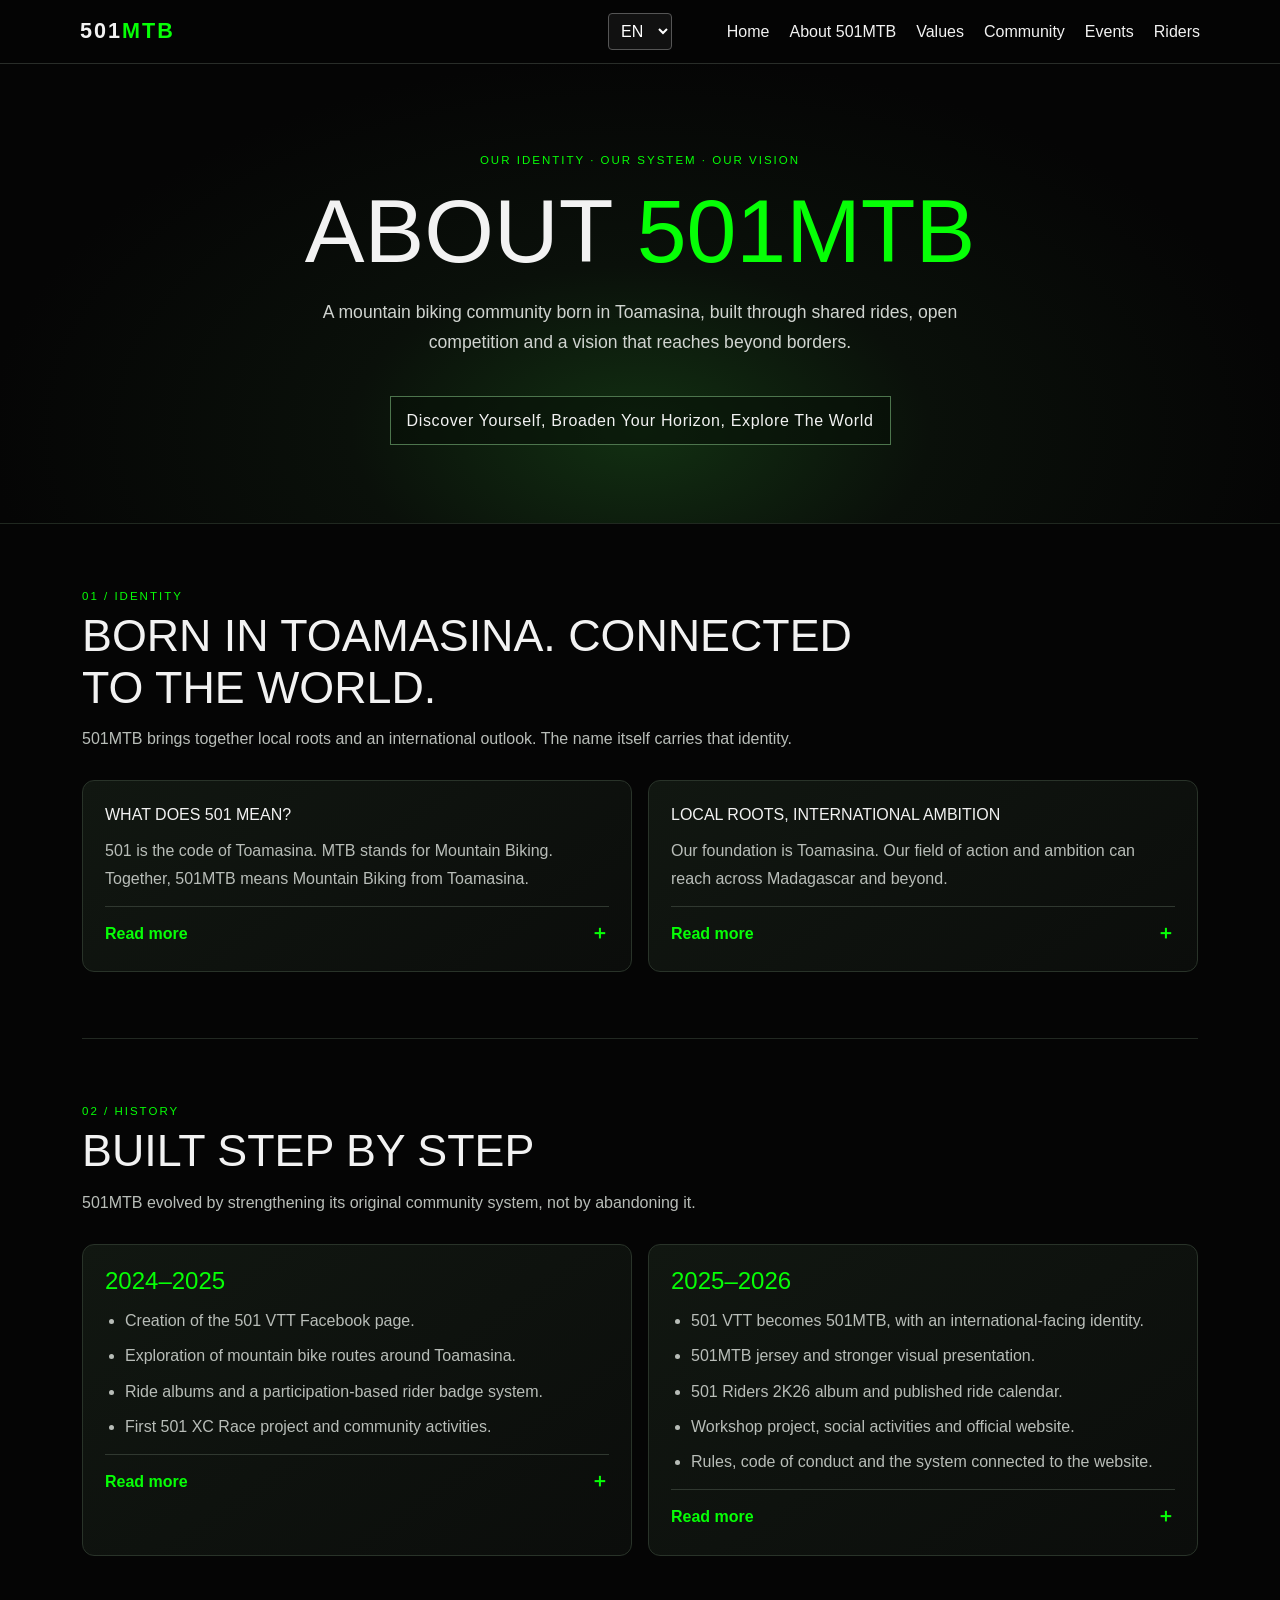
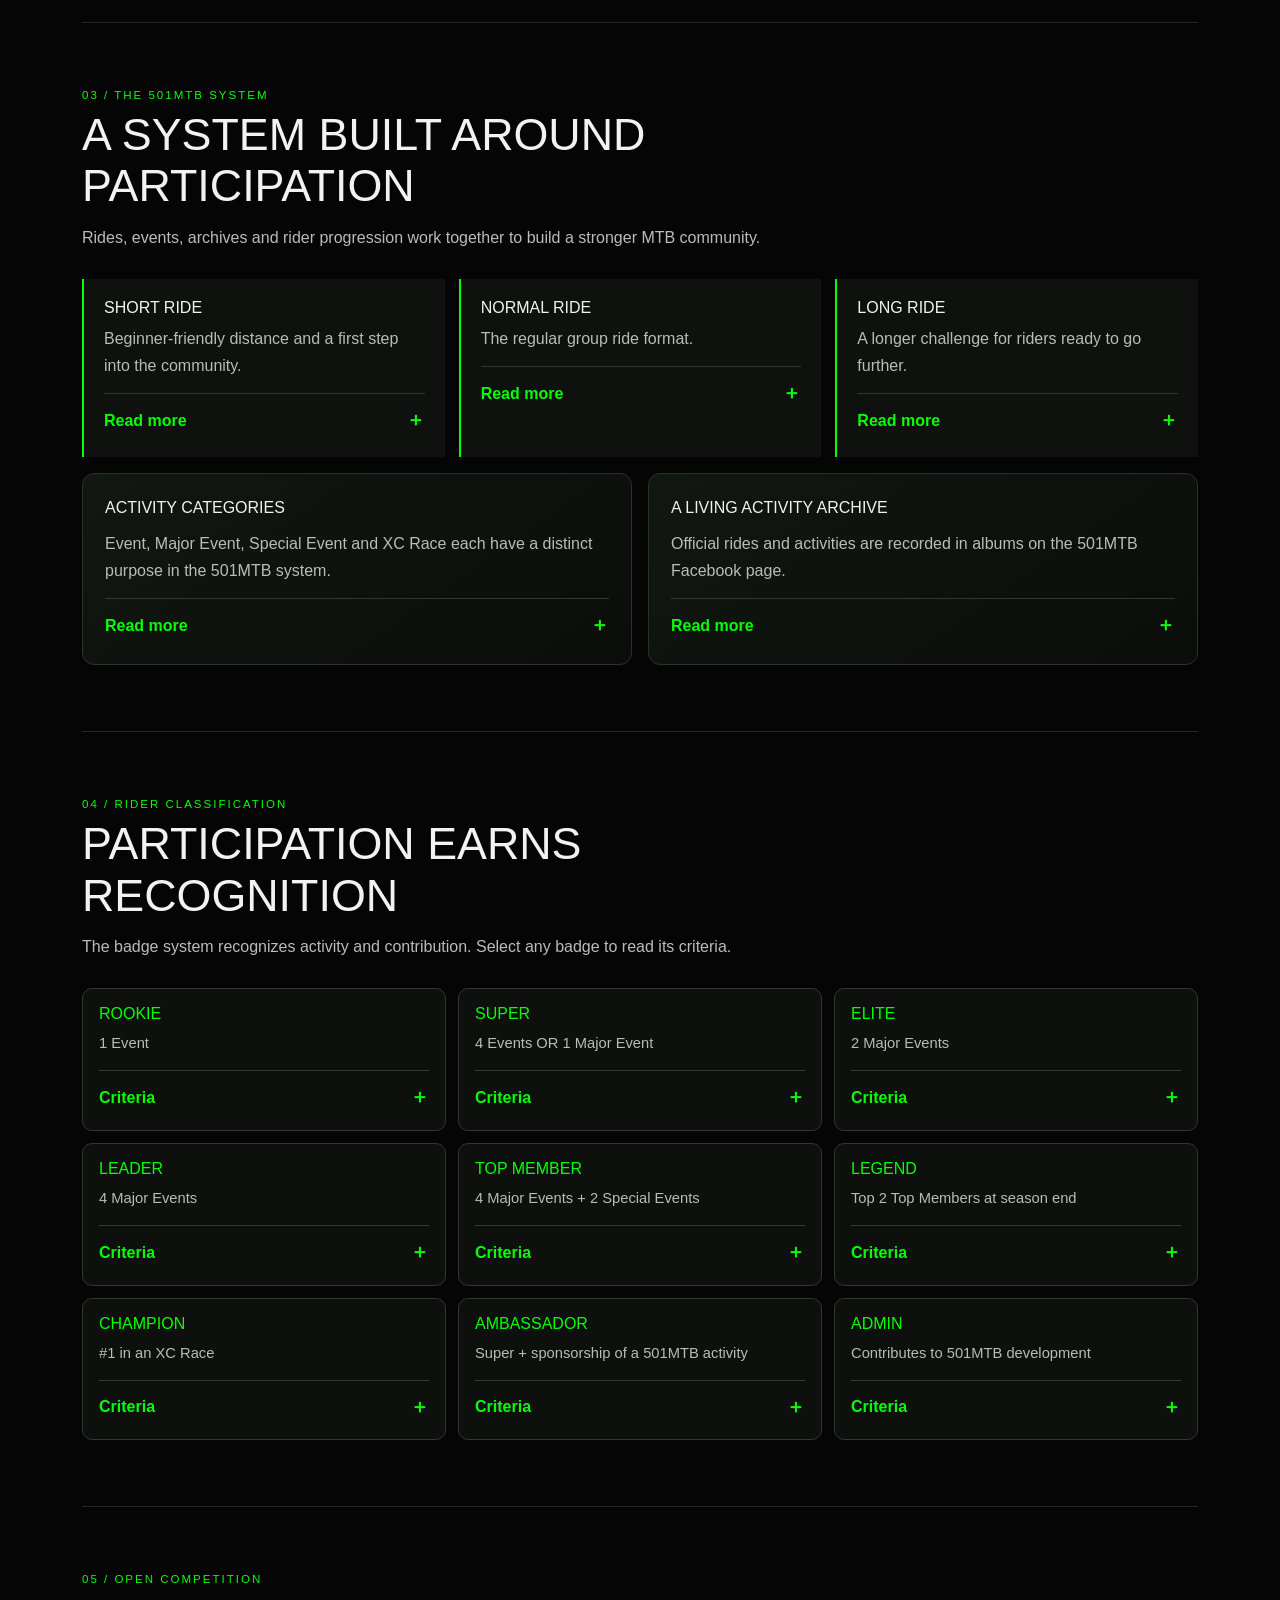
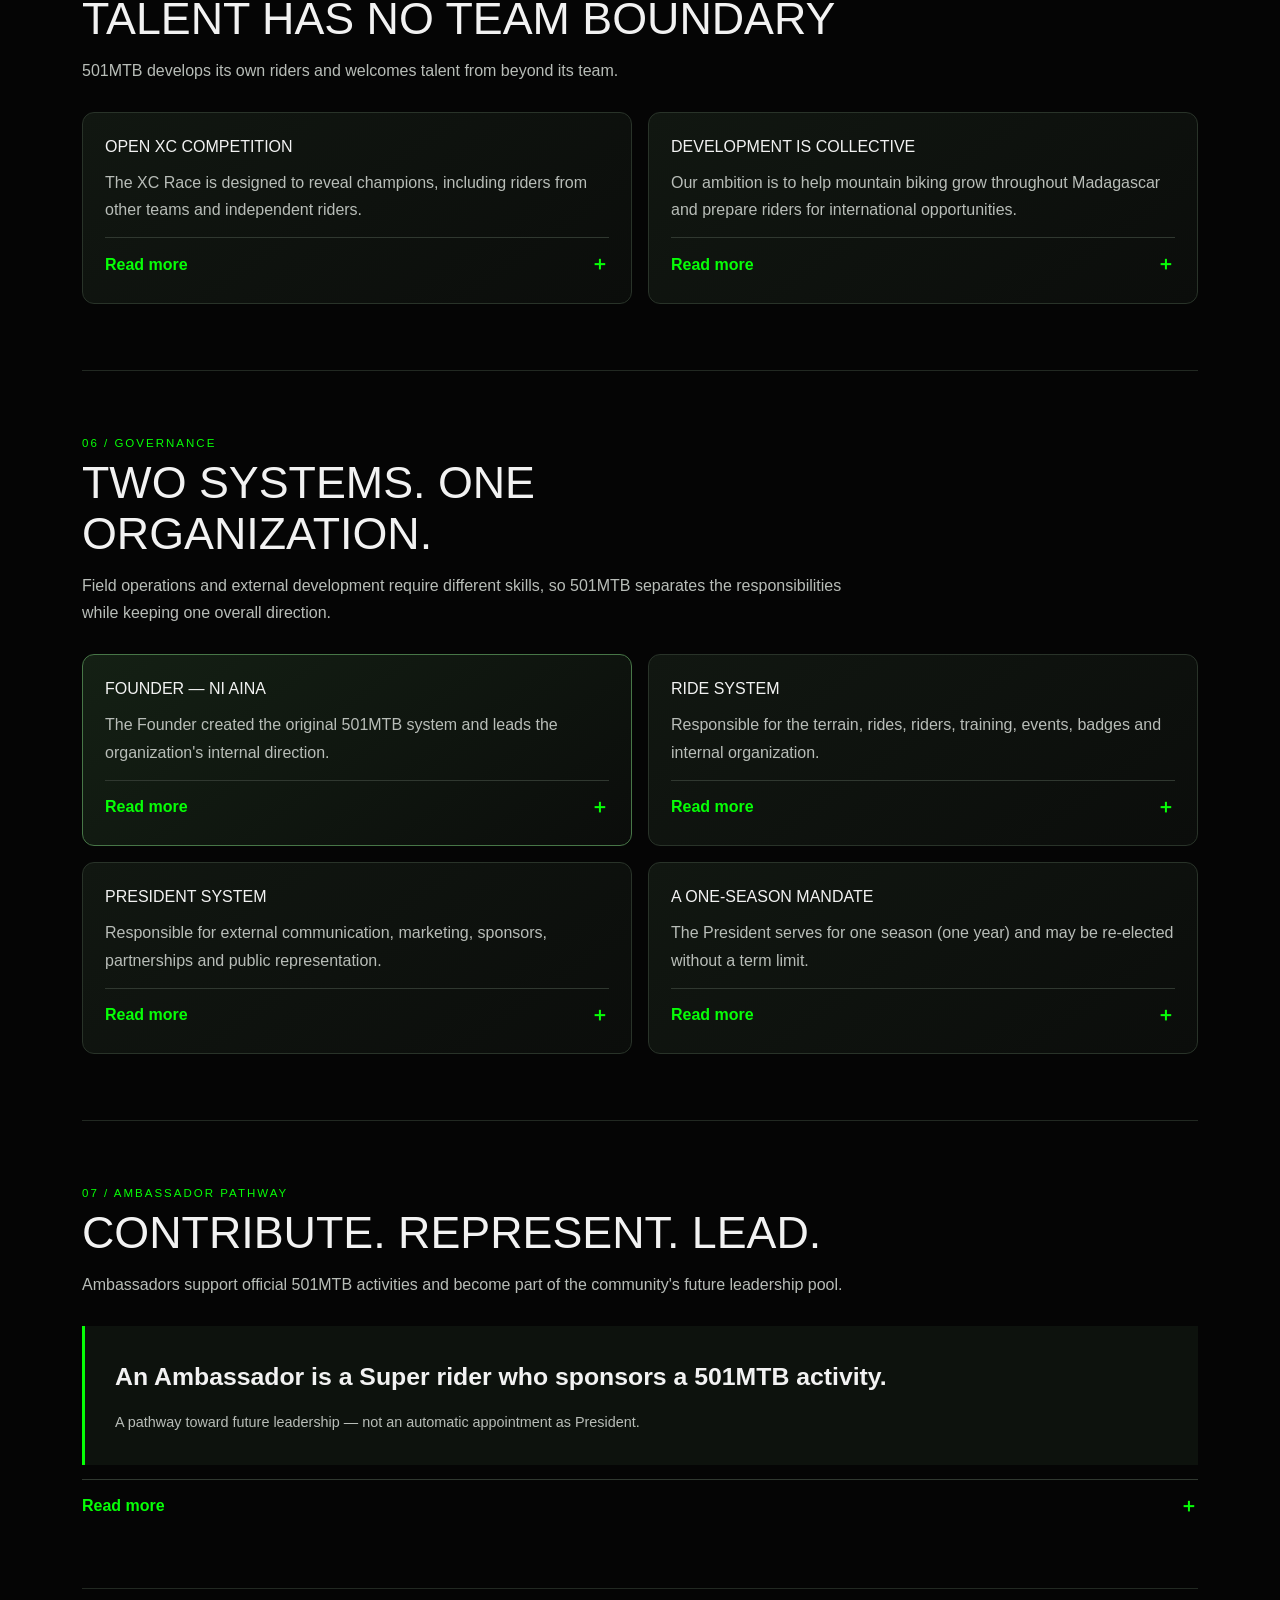
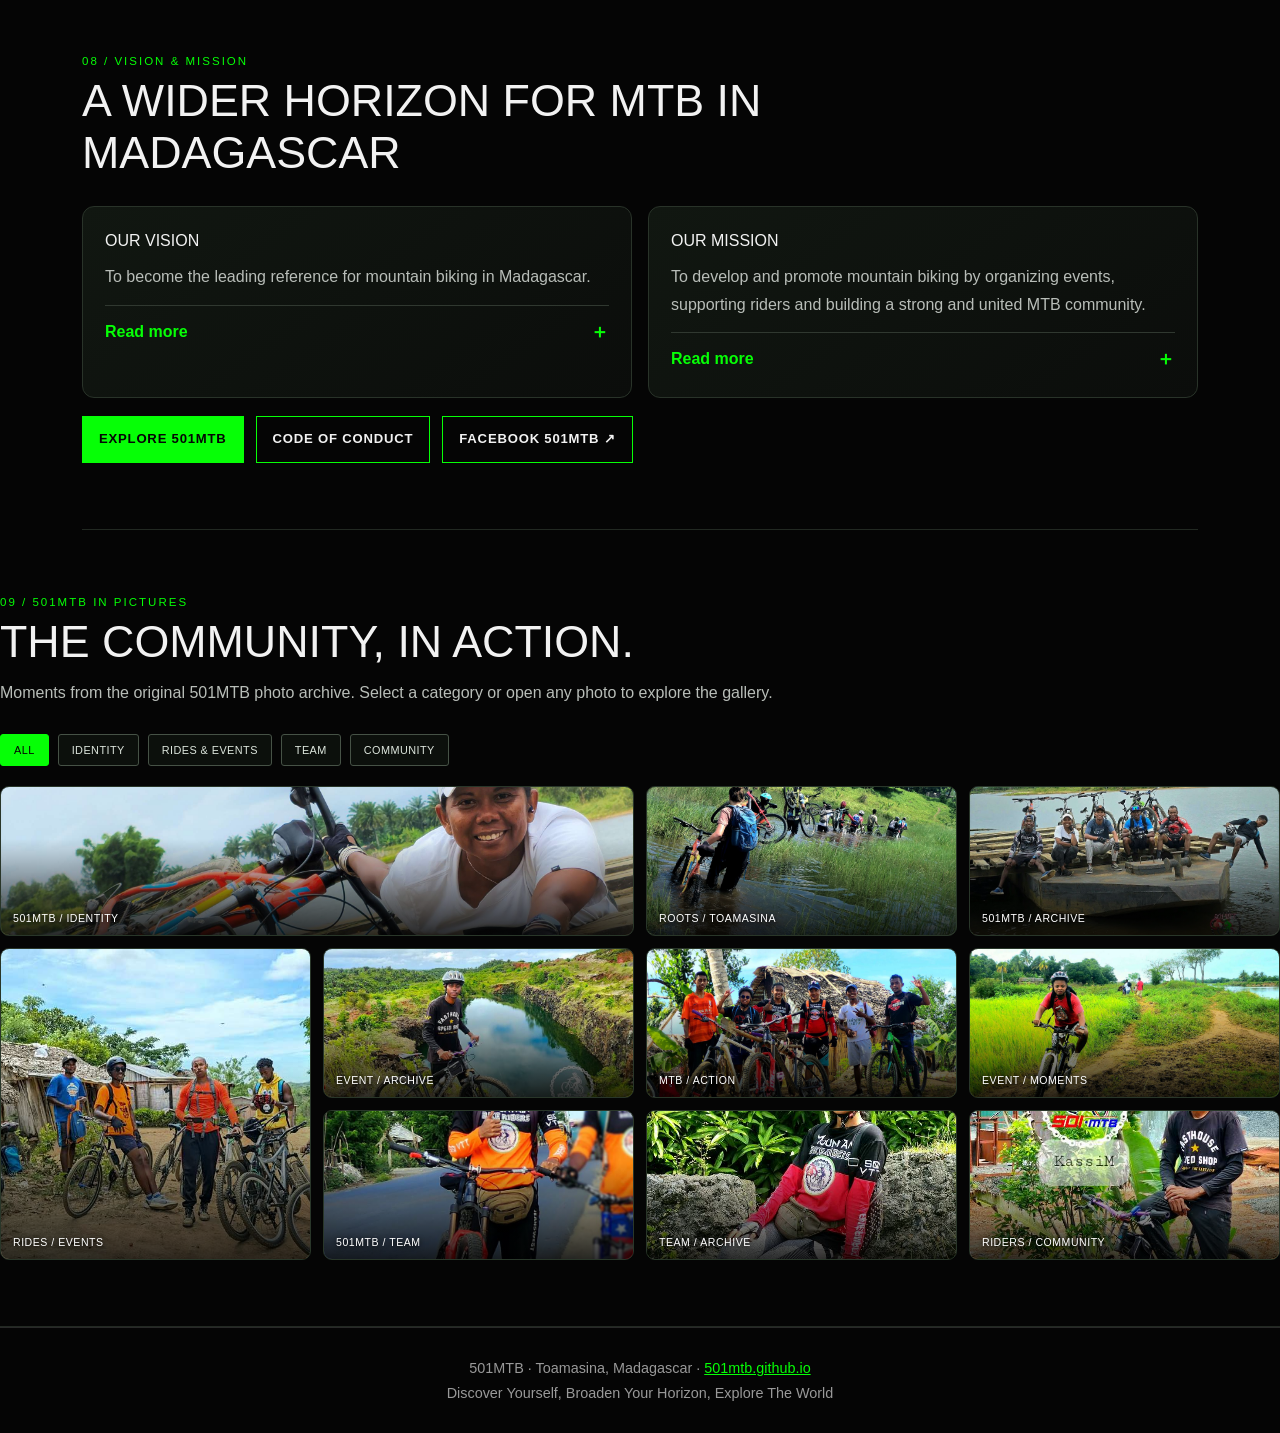
==== commit c2211421: "Add interactive About photo gallery using V1 archive photos" ====
--- a/about.html
+++ b/about.html
@@ -37,6 +37,13 @@
 @media(max-width:760px){main{padding:0 16px}.hero{min-height:360px;padding:68px 16px}.grid,.timeline,.governance{grid-template-columns:1fr}.badges{grid-template-columns:repeat(2,minmax(0,1fr))}.steps{grid-template-columns:1fr}section{padding:48px 0}.panel{padding:18px}}
 @media(max-width:420px){.badges{grid-template-columns:1fr}.hero h1{font-size:clamp(2rem,10vw,3.2rem)}}
 @media(prefers-reduced-motion:reduce){html{scroll-behavior:auto}}
+
+.gallery-filters{display:flex;flex-wrap:wrap;gap:9px;margin:0 0 20px}.gallery-filter{border:1px solid #465246;background:#0c100c;color:#dce5dc;padding:9px 13px;border-radius:3px;font: .68rem Ethnocentric,Arial,sans-serif;cursor:pointer;letter-spacing:.04em}.gallery-filter:hover,.gallery-filter.active{background:var(--green);border-color:var(--green);color:#050505}
+.photo-grid{display:grid;grid-template-columns:repeat(4,minmax(0,1fr));grid-auto-rows:150px;gap:12px}.photo-tile{position:relative;overflow:hidden;padding:0;border:1px solid #293629;border-radius:9px;background:#101510;cursor:zoom-in;text-align:left;min-width:0}.photo-tile.wide{grid-column:span 2}.photo-tile.tall{grid-row:span 2}.photo-tile img{width:100%;height:100%;object-fit:cover;display:block;transition:transform .45s ease,filter .35s ease}.photo-tile:after{content:"";position:absolute;inset:35% 0 0;background:linear-gradient(transparent,#000c)}.photo-tile span{position:absolute;z-index:1;left:12px;bottom:11px;color:#fff;font: .66rem Ethnocentric,Arial,sans-serif;letter-spacing:.05em;text-shadow:0 1px 5px #000}.photo-tile:hover img,.photo-tile:focus-visible img{transform:scale(1.07);filter:saturate(1.15)}.photo-tile:focus-visible,.gallery-filter:focus-visible{outline:2px solid var(--green);outline-offset:3px}.photo-tile[hidden]{display:none}
+.lightbox{position:fixed;z-index:100;inset:0;background:#000f;display:grid;grid-template-columns:60px minmax(0,1fr) 60px;grid-template-rows:1fr auto;align-items:center;justify-items:center;padding:60px 18px 28px}.lightbox[hidden]{display:none}.lightbox img{max-width:min(100%,1100px);max-height:78vh;object-fit:contain;grid-column:2;grid-row:1}.lightbox button{border:1px solid #777;background:#101510dd;color:white;border-radius:50%;width:44px;height:44px;font-size:1.8rem;cursor:pointer}.lightbox-close{position:absolute;right:20px;top:18px}.lightbox-prev{grid-column:1;grid-row:1}.lightbox-next{grid-column:3;grid-row:1}.lightbox-count{grid-column:1/4;grid-row:2;color:#ddd;font-size:.85rem;padding-top:15px}
+@media(max-width:760px){.photo-grid{grid-template-columns:repeat(2,minmax(0,1fr));grid-auto-rows:125px;gap:9px}.lightbox{grid-template-columns:42px minmax(0,1fr) 42px;padding:60px 8px 22px}.lightbox button{width:36px;height:36px}.lightbox img{max-height:72vh}}
+@media(prefers-reduced-motion:reduce){.photo-tile img{transition:none}}
+
 </style>
 </head>
 <body>
@@ -94,6 +101,37 @@
 <article class="panel"><h3 data-i18n="missionH">Our Mission</h3><p data-i18n="missionP">To develop and promote mountain biking by organizing events, supporting riders and building a strong and united MTB community.</p><details class="more"><summary data-i18n="readMore">Read more</summary><div class="detail" data-i18n="missionD">We put this mission into action through rides, competitions, rider development, community support, partnerships and the preservation of our shared activity history.</div></details></article>
 </div><div class="links"><a class="btn primary" href="./index.html" data-i18n="backHome">Explore 501MTB</a><a class="btn" href="./conduct-en.html" data-i18n="conduct">Code of Conduct</a><a class="btn" href="https://www.facebook.com/501MTB" target="_blank" rel="noopener">Facebook 501MTB ↗</a></div></section>
 </main>
+
+<section id="photo-gallery">
+ <div class="section-head"><div class="kicker">09 / 501MTB IN PICTURES</div><h2>THE COMMUNITY, IN ACTION.</h2><p>Moments from the original 501MTB photo archive. Select a category or open any photo to explore the gallery.</p></div>
+ <div class="gallery-filters" role="group" aria-label="Filter photos">
+  <button class="gallery-filter active" data-filter="all" type="button">ALL</button>
+  <button class="gallery-filter" data-filter="landscape" type="button">IDENTITY</button>
+  <button class="gallery-filter" data-filter="event" type="button">RIDES & EVENTS</button>
+  <button class="gallery-filter" data-filter="team" type="button">TEAM</button>
+  <button class="gallery-filter" data-filter="community" type="button">COMMUNITY</button>
+ </div>
+ <div class="photo-grid" id="photo-grid">
+  <button class="photo-tile wide" data-category="landscape" data-full="./assets/images/about/v1-images-home-1.jpg" aria-label="Open 501MTB identity photo"><img src="./assets/images/about/v1-images-home-1.jpg" alt="501MTB identity and mountain biking" loading="lazy"><span>501MTB / IDENTITY</span></button>
+  <button class="photo-tile" data-category="landscape" data-full="./assets/images/about/v1-images-home-2.jpg" aria-label="Open Toamasina photo"><img src="./assets/images/about/v1-images-home-2.jpg" alt="501MTB roots in Toamasina" loading="lazy"><span>ROOTS / TOAMASINA</span></button>
+  <button class="photo-tile" data-category="landscape" data-full="./assets/images/about/v1-images-home-3.jpg" aria-label="Open 501MTB photo"><img src="./assets/images/about/v1-images-home-3.jpg" alt="501MTB visual archive" loading="lazy"><span>501MTB / ARCHIVE</span></button>
+  <button class="photo-tile tall" data-category="event" data-full="./assets/images/about/v1-images-event-01.jpg" aria-label="Open ride event photo"><img src="./assets/images/about/v1-images-event-01.jpg" alt="501MTB ride and event" loading="lazy"><span>RIDES / EVENTS</span></button>
+  <button class="photo-tile" data-category="event" data-full="./assets/images/about/v1-images-event-1.jpg" aria-label="Open event photo"><img src="./assets/images/about/v1-images-event-1.jpg" alt="501MTB event archive" loading="lazy"><span>EVENT / ARCHIVE</span></button>
+  <button class="photo-tile" data-category="event" data-full="./assets/images/about/v1-images-event-X.jpg" aria-label="Open MTB activity photo"><img src="./assets/images/about/v1-images-event-X.jpg" alt="Mountain biking activity with 501MTB" loading="lazy"><span>MTB / ACTION</span></button>
+  <button class="photo-tile" data-category="event" data-full="./assets/images/about/v1-images-event-Y.jpg" aria-label="Open MTB event photo"><img src="./assets/images/about/v1-images-event-Y.jpg" alt="501MTB event moment" loading="lazy"><span>EVENT / MOMENTS</span></button>
+  <button class="photo-tile" data-category="team" data-full="./assets/images/about/v1-images-leader-1.jpg" aria-label="Open team photo"><img src="./assets/images/about/v1-images-leader-1.jpg" alt="501MTB leadership team" loading="lazy"><span>501MTB / TEAM</span></button>
+  <button class="photo-tile" data-category="team" data-full="./assets/images/about/v1-images-leader-2.jpg" aria-label="Open leadership photo"><img src="./assets/images/about/v1-images-leader-2.jpg" alt="501MTB team archive" loading="lazy"><span>TEAM / ARCHIVE</span></button>
+  <button class="photo-tile" data-category="community" data-full="./assets/images/about/v1-images-member-1.jpg" aria-label="Open rider photo"><img src="./assets/images/about/v1-images-member-1.jpg" alt="501MTB rider community" loading="lazy"><span>RIDERS / COMMUNITY</span></button>
+ </div>
+ <div class="lightbox" id="photo-lightbox" role="dialog" aria-modal="true" aria-label="Photo viewer" hidden>
+  <button class="lightbox-close" type="button" aria-label="Close photo">×</button>
+  <button class="lightbox-prev" type="button" aria-label="Previous photo">‹</button>
+  <img id="lightbox-image" alt="">
+  <button class="lightbox-next" type="button" aria-label="Next photo">›</button>
+  <div class="lightbox-count" id="lightbox-count"></div>
+ </div>
+</section>
+
 <footer>501MTB · Toamasina, Madagascar · <a href="./index.html">501mtb.github.io</a><div data-i18n="footerLine">Discover Yourself, Broaden Your Horizon, Explore The World</div></footer>
 <script>
 const translations={
@@ -139,5 +177,21 @@
 function setLanguage(lang){const dict=translations[lang]||translations.en;document.documentElement.lang=lang;document.querySelectorAll('[data-i18n]').forEach(el=>{const key=el.dataset.i18n;if(dict[key]!==undefined){if(el.tagName==='BLOCKQUOTE'){const small=el.querySelector('small');el.firstChild.textContent=dict[key];if(small&&dict.ambQuoteSmall)small.textContent=dict.ambQuoteSmall}else el.textContent=dict[key]}});document.getElementById('language').value=lang;try{localStorage.setItem('501mtb-language',lang)}catch(e){}}
 const languageSelect=document.getElementById('language');let initial='en';try{initial=localStorage.getItem('501mtb-language')||'en'}catch(e){}setLanguage(initial);languageSelect.addEventListener('change',e=>setLanguage(e.target.value));
 const toggle=document.getElementById('menu-toggle'),nav=document.getElementById('main-nav');toggle.addEventListener('click',()=>{const open=toggle.getAttribute('aria-expanded')!=='true';toggle.setAttribute('aria-expanded',String(open));nav.classList.toggle('open',open);toggle.setAttribute('aria-label',open?'Close navigation':'Open navigation')});nav.querySelectorAll('a').forEach(a=>a.addEventListener('click',()=>{nav.classList.remove('open');toggle.setAttribute('aria-expanded','false')}));
+
+const galleryTiles=[...document.querySelectorAll('.photo-tile')];
+const galleryFilters=[...document.querySelectorAll('.gallery-filter')];
+galleryFilters.forEach(btn=>btn.addEventListener('click',()=>{galleryFilters.forEach(b=>b.classList.toggle('active',b===btn));galleryTiles.forEach(tile=>tile.hidden=btn.dataset.filter!=='all'&&tile.dataset.category!==btn.dataset.filter)}));
+const lightbox=document.getElementById('photo-lightbox'),lightboxImg=document.getElementById('lightbox-image'),lightboxCount=document.getElementById('lightbox-count');
+let currentPhoto=0,visiblePhotos=[];
+function showPhoto(index){visiblePhotos=galleryTiles.filter(tile=>!tile.hidden);currentPhoto=(index+visiblePhotos.length)%visiblePhotos.length;const tile=visiblePhotos[currentPhoto];lightboxImg.src=tile.dataset.full;lightboxImg.alt=tile.querySelector('img').alt;lightboxCount.textContent=(currentPhoto+1)+' / '+visiblePhotos.length}
+function openPhoto(tile){visiblePhotos=galleryTiles.filter(t=>!t.hidden);showPhoto(visiblePhotos.indexOf(tile));lightbox.hidden=false;document.body.style.overflow='hidden';lightbox.querySelector('.lightbox-close').focus()}
+function closePhoto(){lightbox.hidden=true;document.body.style.overflow='';lightboxImg.src=''}
+galleryTiles.forEach(tile=>tile.addEventListener('click',()=>openPhoto(tile)));
+lightbox.querySelector('.lightbox-close').addEventListener('click',closePhoto);
+lightbox.querySelector('.lightbox-prev').addEventListener('click',()=>showPhoto(currentPhoto-1));
+lightbox.querySelector('.lightbox-next').addEventListener('click',()=>showPhoto(currentPhoto+1));
+lightbox.addEventListener('click',e=>{if(e.target===lightbox)closePhoto()});
+document.addEventListener('keydown',e=>{if(lightbox.hidden)return;if(e.key==='Escape')closePhoto();if(e.key==='ArrowLeft')showPhoto(currentPhoto-1);if(e.key==='ArrowRight')showPhoto(currentPhoto+1)});
+
 </script>
 </body></html>
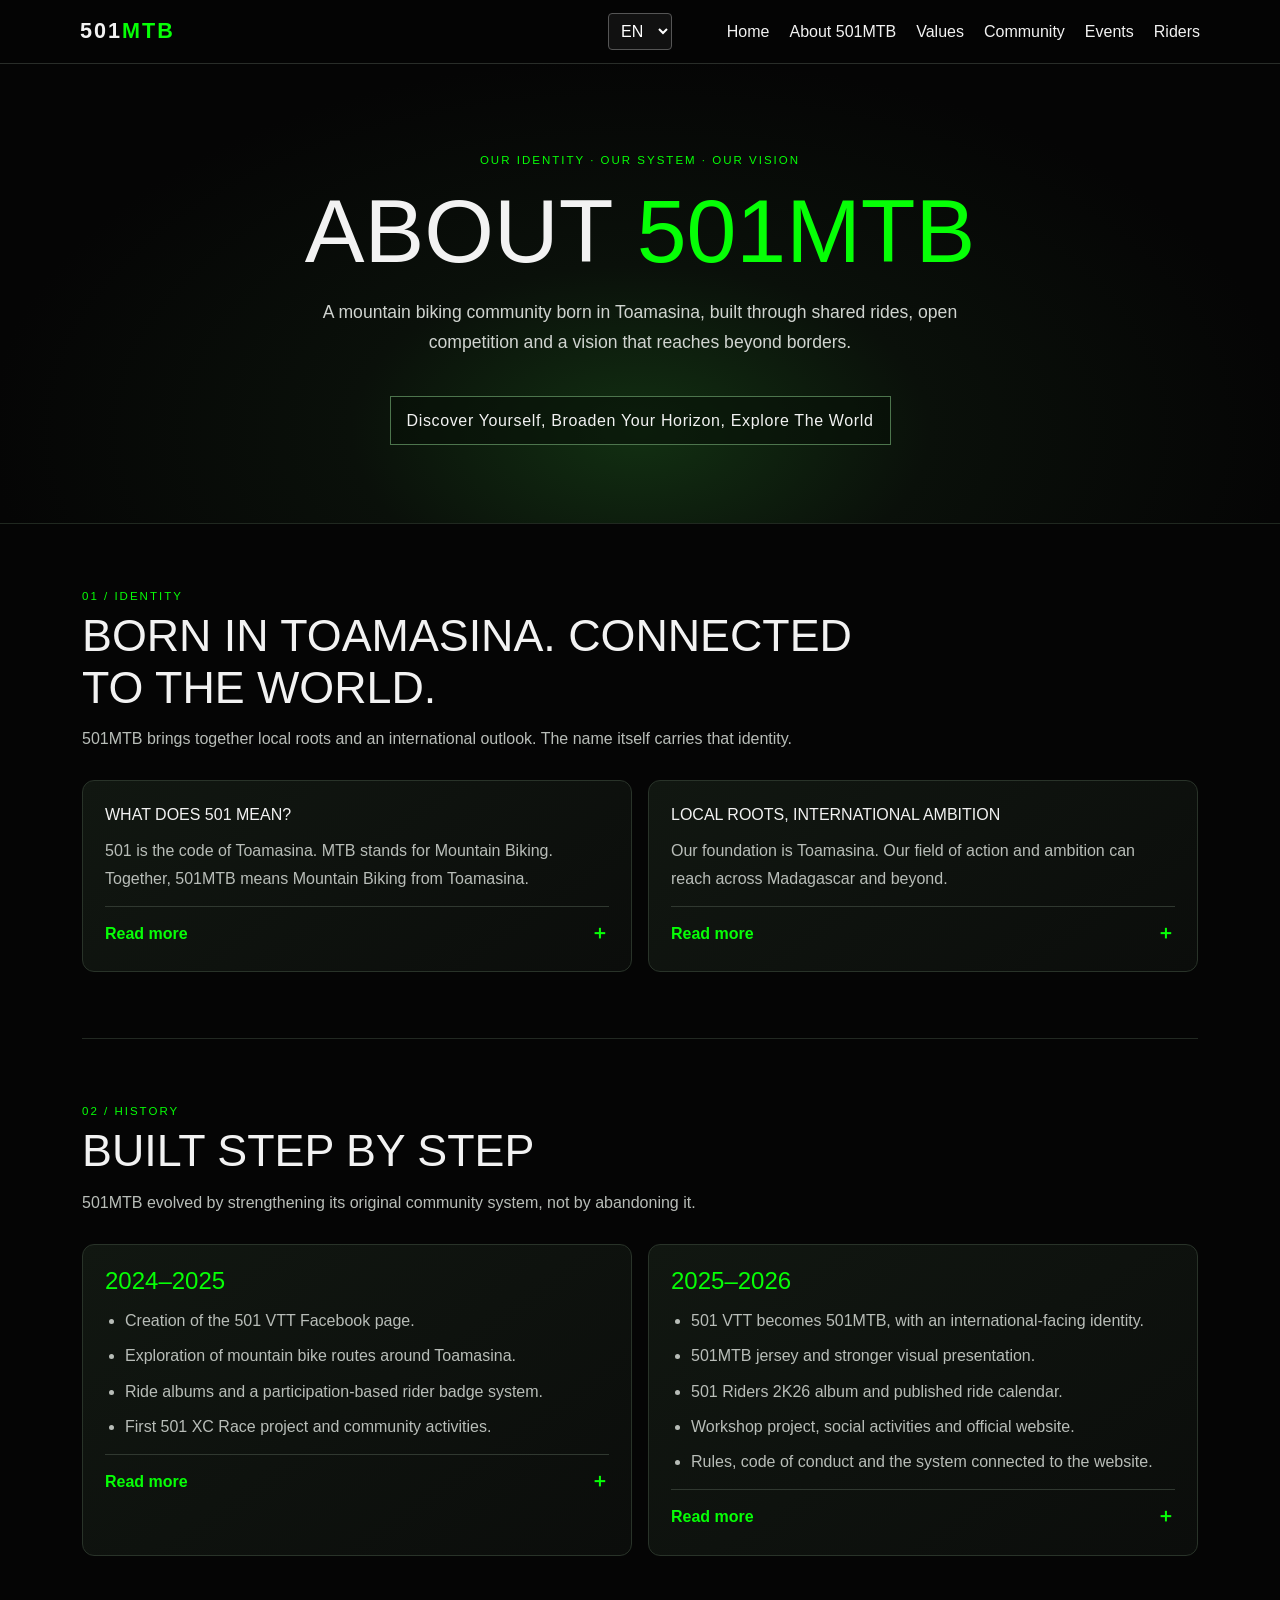
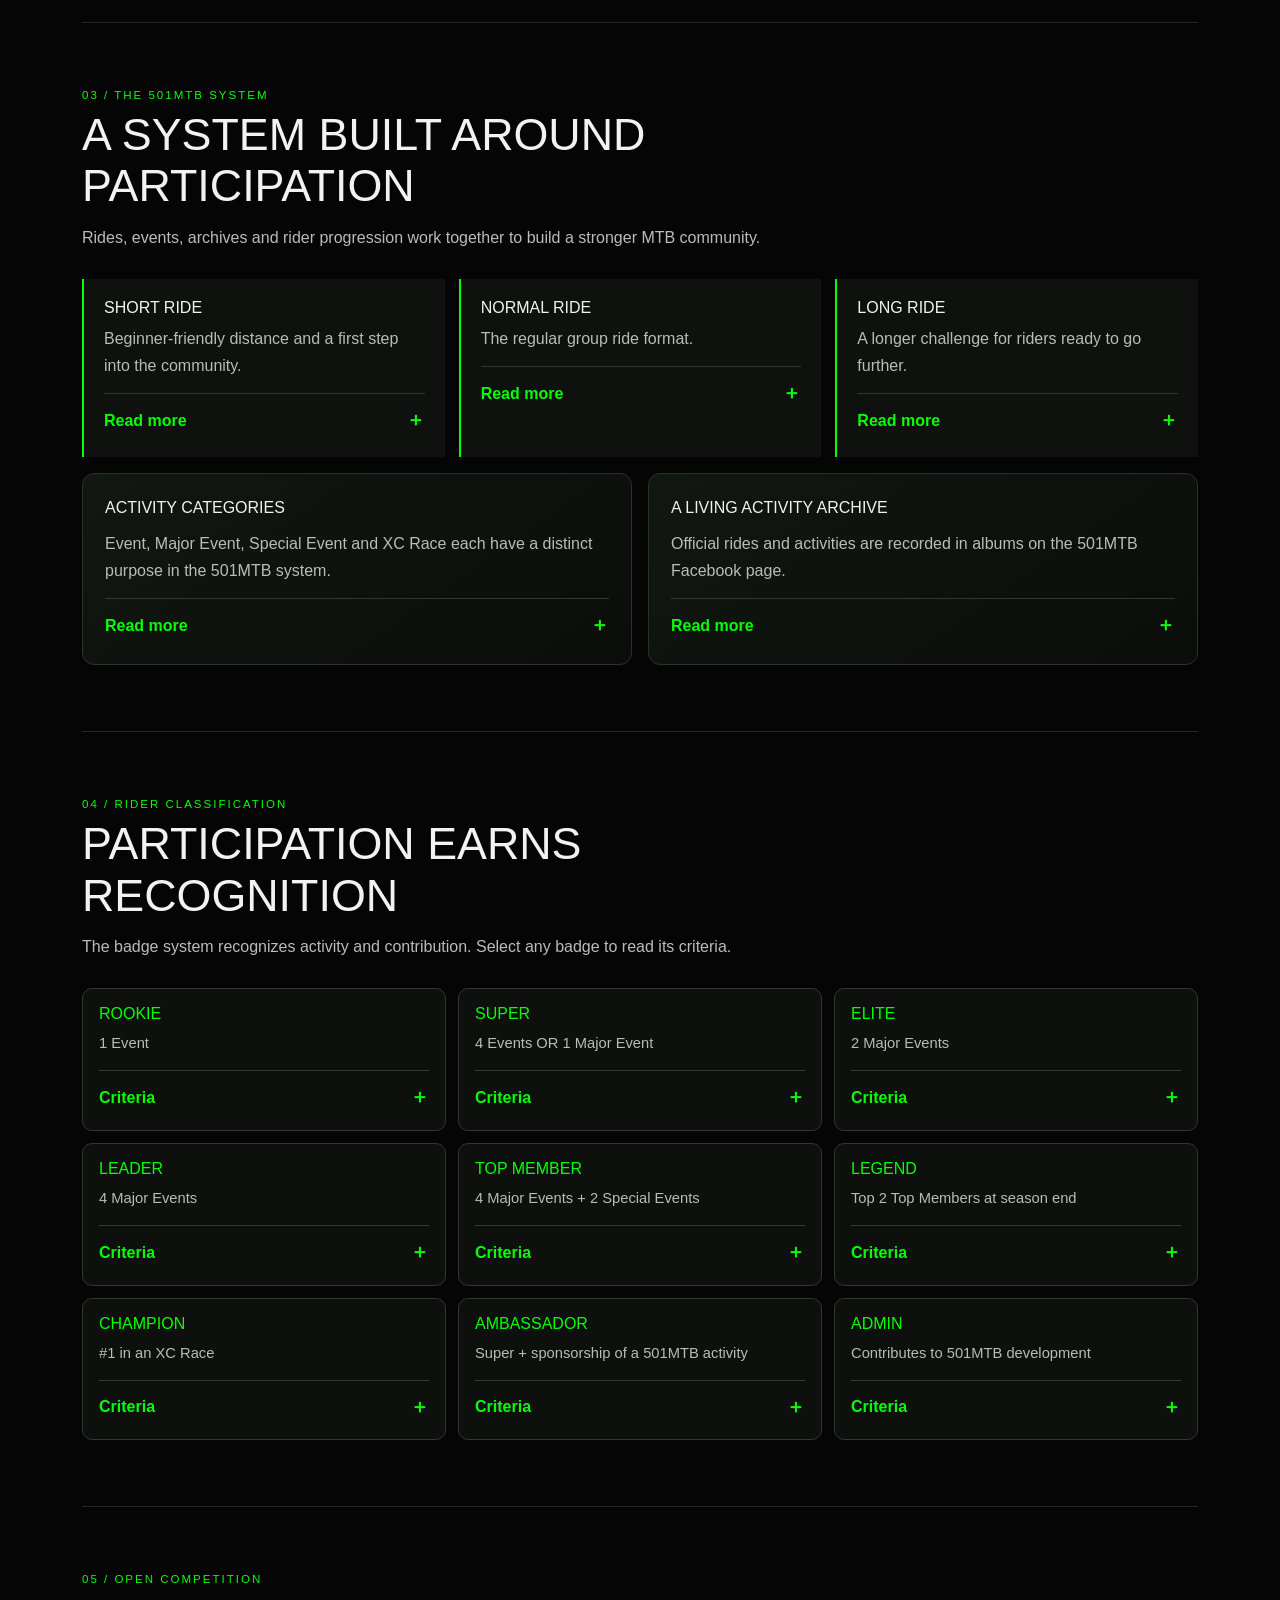
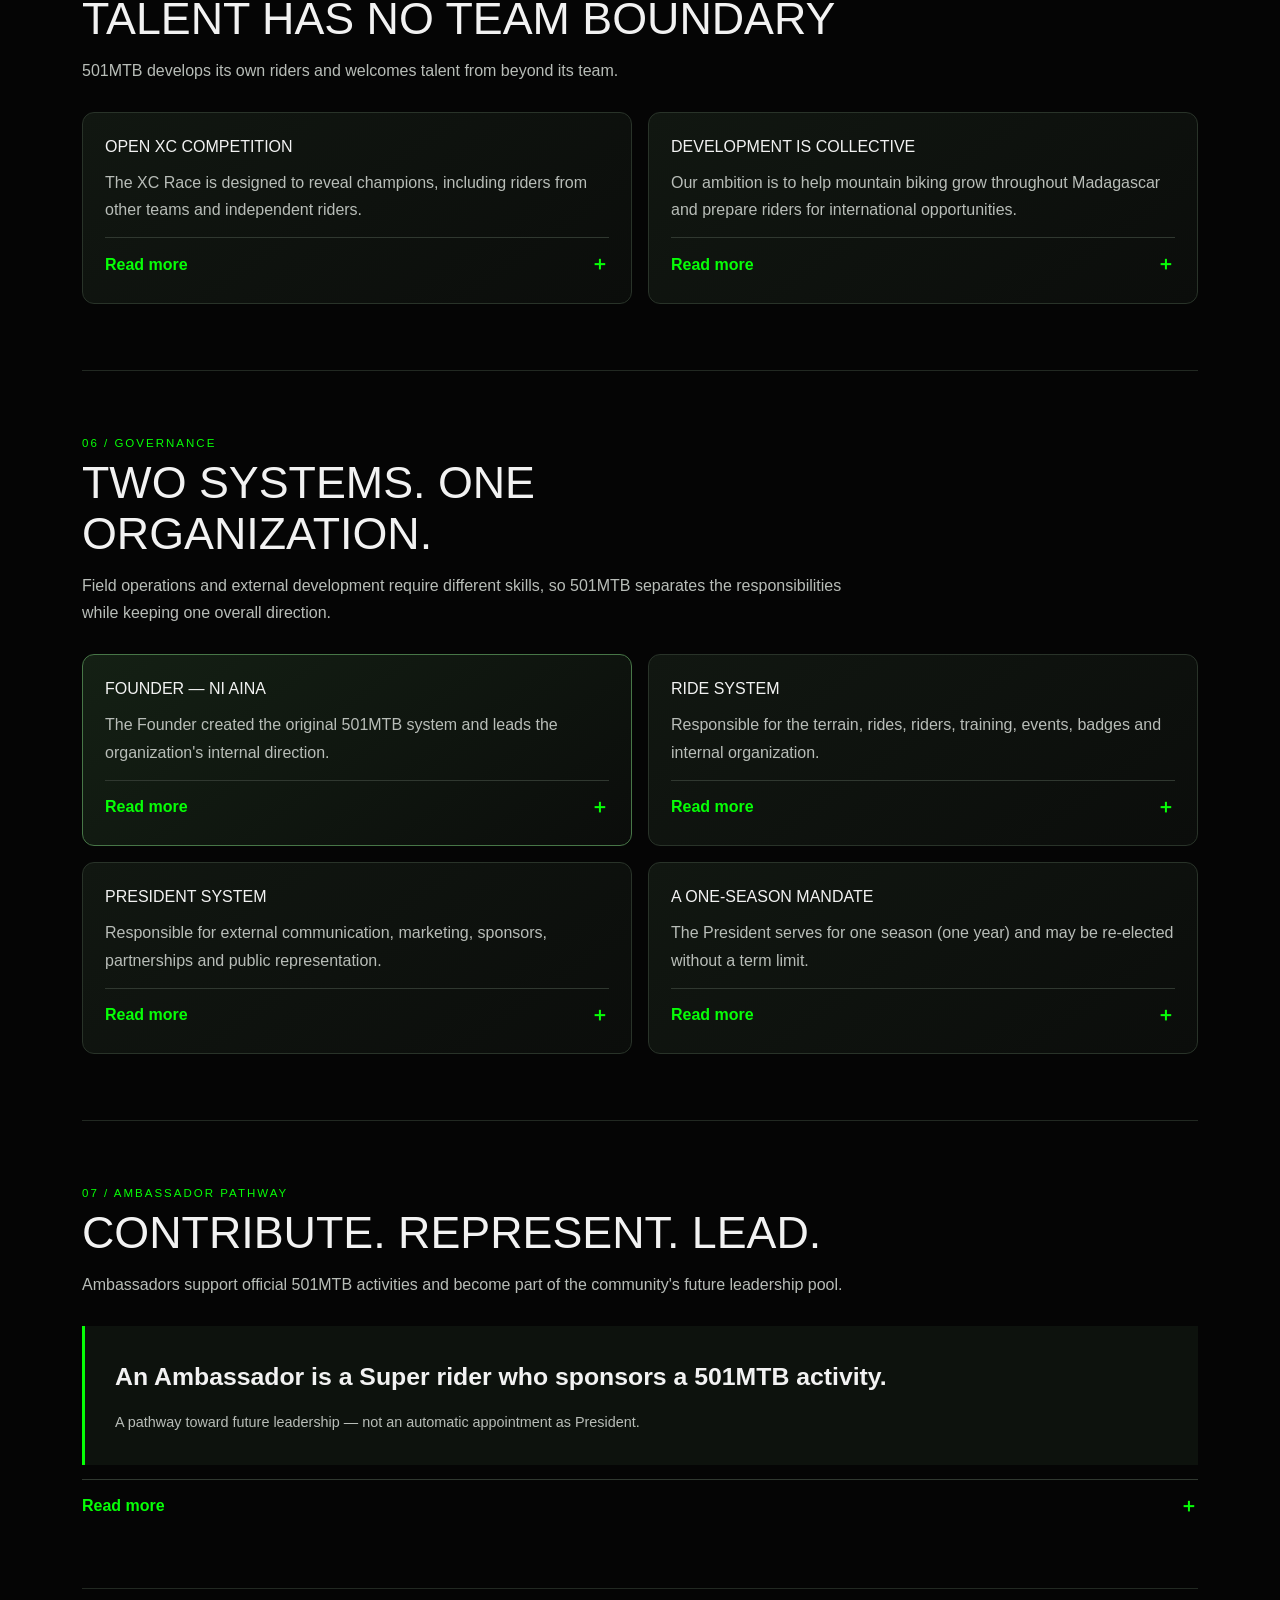
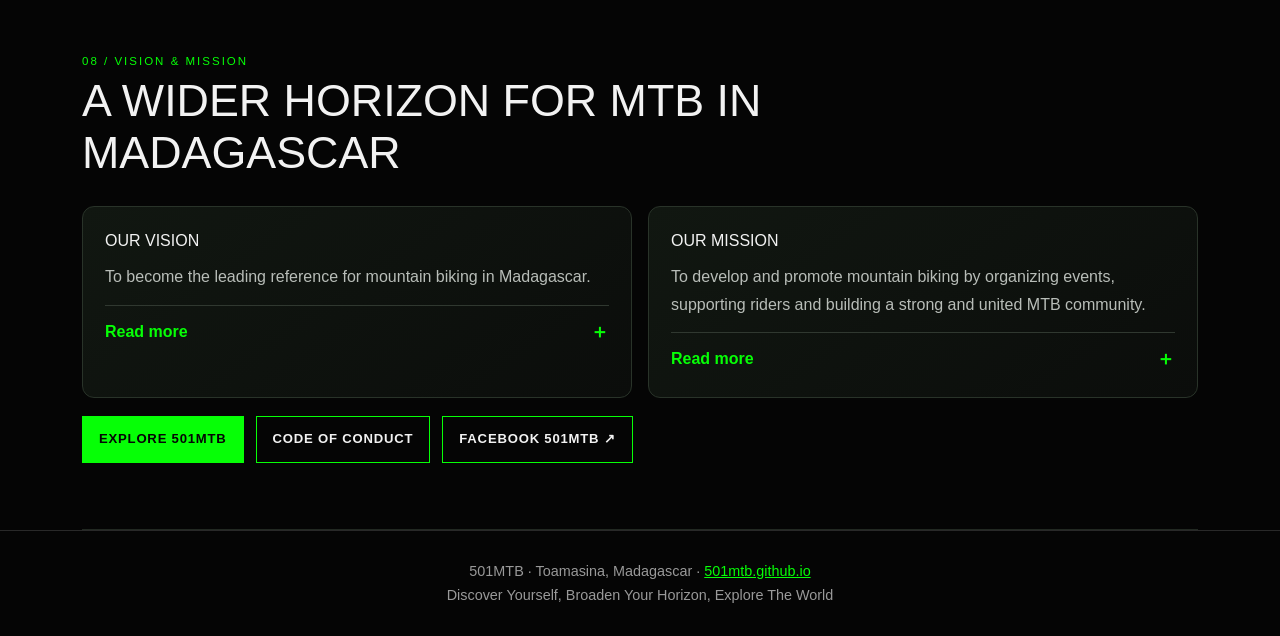
==== commit 43449cf4: "Add homepage link to About page" ====
--- a/about.html
+++ b/about.html
@@ -37,13 +37,6 @@
 @media(max-width:760px){main{padding:0 16px}.hero{min-height:360px;padding:68px 16px}.grid,.timeline,.governance{grid-template-columns:1fr}.badges{grid-template-columns:repeat(2,minmax(0,1fr))}.steps{grid-template-columns:1fr}section{padding:48px 0}.panel{padding:18px}}
 @media(max-width:420px){.badges{grid-template-columns:1fr}.hero h1{font-size:clamp(2rem,10vw,3.2rem)}}
 @media(prefers-reduced-motion:reduce){html{scroll-behavior:auto}}
-
-.gallery-filters{display:flex;flex-wrap:wrap;gap:9px;margin:0 0 20px}.gallery-filter{border:1px solid #465246;background:#0c100c;color:#dce5dc;padding:9px 13px;border-radius:3px;font: .68rem Ethnocentric,Arial,sans-serif;cursor:pointer;letter-spacing:.04em}.gallery-filter:hover,.gallery-filter.active{background:var(--green);border-color:var(--green);color:#050505}
-.photo-grid{display:grid;grid-template-columns:repeat(4,minmax(0,1fr));grid-auto-rows:150px;gap:12px}.photo-tile{position:relative;overflow:hidden;padding:0;border:1px solid #293629;border-radius:9px;background:#101510;cursor:zoom-in;text-align:left;min-width:0}.photo-tile.wide{grid-column:span 2}.photo-tile.tall{grid-row:span 2}.photo-tile img{width:100%;height:100%;object-fit:cover;display:block;transition:transform .45s ease,filter .35s ease}.photo-tile:after{content:"";position:absolute;inset:35% 0 0;background:linear-gradient(transparent,#000c)}.photo-tile span{position:absolute;z-index:1;left:12px;bottom:11px;color:#fff;font: .66rem Ethnocentric,Arial,sans-serif;letter-spacing:.05em;text-shadow:0 1px 5px #000}.photo-tile:hover img,.photo-tile:focus-visible img{transform:scale(1.07);filter:saturate(1.15)}.photo-tile:focus-visible,.gallery-filter:focus-visible{outline:2px solid var(--green);outline-offset:3px}.photo-tile[hidden]{display:none}
-.lightbox{position:fixed;z-index:100;inset:0;background:#000f;display:grid;grid-template-columns:60px minmax(0,1fr) 60px;grid-template-rows:1fr auto;align-items:center;justify-items:center;padding:60px 18px 28px}.lightbox[hidden]{display:none}.lightbox img{max-width:min(100%,1100px);max-height:78vh;object-fit:contain;grid-column:2;grid-row:1}.lightbox button{border:1px solid #777;background:#101510dd;color:white;border-radius:50%;width:44px;height:44px;font-size:1.8rem;cursor:pointer}.lightbox-close{position:absolute;right:20px;top:18px}.lightbox-prev{grid-column:1;grid-row:1}.lightbox-next{grid-column:3;grid-row:1}.lightbox-count{grid-column:1/4;grid-row:2;color:#ddd;font-size:.85rem;padding-top:15px}
-@media(max-width:760px){.photo-grid{grid-template-columns:repeat(2,minmax(0,1fr));grid-auto-rows:125px;gap:9px}.lightbox{grid-template-columns:42px minmax(0,1fr) 42px;padding:60px 8px 22px}.lightbox button{width:36px;height:36px}.lightbox img{max-height:72vh}}
-@media(prefers-reduced-motion:reduce){.photo-tile img{transition:none}}
-
 </style>
 </head>
 <body>
@@ -101,37 +94,6 @@
 <article class="panel"><h3 data-i18n="missionH">Our Mission</h3><p data-i18n="missionP">To develop and promote mountain biking by organizing events, supporting riders and building a strong and united MTB community.</p><details class="more"><summary data-i18n="readMore">Read more</summary><div class="detail" data-i18n="missionD">We put this mission into action through rides, competitions, rider development, community support, partnerships and the preservation of our shared activity history.</div></details></article>
 </div><div class="links"><a class="btn primary" href="./index.html" data-i18n="backHome">Explore 501MTB</a><a class="btn" href="./conduct-en.html" data-i18n="conduct">Code of Conduct</a><a class="btn" href="https://www.facebook.com/501MTB" target="_blank" rel="noopener">Facebook 501MTB ↗</a></div></section>
 </main>
-
-<section id="photo-gallery">
- <div class="section-head"><div class="kicker">09 / 501MTB IN PICTURES</div><h2>THE COMMUNITY, IN ACTION.</h2><p>Moments from the original 501MTB photo archive. Select a category or open any photo to explore the gallery.</p></div>
- <div class="gallery-filters" role="group" aria-label="Filter photos">
-  <button class="gallery-filter active" data-filter="all" type="button">ALL</button>
-  <button class="gallery-filter" data-filter="landscape" type="button">IDENTITY</button>
-  <button class="gallery-filter" data-filter="event" type="button">RIDES & EVENTS</button>
-  <button class="gallery-filter" data-filter="team" type="button">TEAM</button>
-  <button class="gallery-filter" data-filter="community" type="button">COMMUNITY</button>
- </div>
- <div class="photo-grid" id="photo-grid">
-  <button class="photo-tile wide" data-category="landscape" data-full="./assets/images/about/v1-images-home-1.jpg" aria-label="Open 501MTB identity photo"><img src="./assets/images/about/v1-images-home-1.jpg" alt="501MTB identity and mountain biking" loading="lazy"><span>501MTB / IDENTITY</span></button>
-  <button class="photo-tile" data-category="landscape" data-full="./assets/images/about/v1-images-home-2.jpg" aria-label="Open Toamasina photo"><img src="./assets/images/about/v1-images-home-2.jpg" alt="501MTB roots in Toamasina" loading="lazy"><span>ROOTS / TOAMASINA</span></button>
-  <button class="photo-tile" data-category="landscape" data-full="./assets/images/about/v1-images-home-3.jpg" aria-label="Open 501MTB photo"><img src="./assets/images/about/v1-images-home-3.jpg" alt="501MTB visual archive" loading="lazy"><span>501MTB / ARCHIVE</span></button>
-  <button class="photo-tile tall" data-category="event" data-full="./assets/images/about/v1-images-event-01.jpg" aria-label="Open ride event photo"><img src="./assets/images/about/v1-images-event-01.jpg" alt="501MTB ride and event" loading="lazy"><span>RIDES / EVENTS</span></button>
-  <button class="photo-tile" data-category="event" data-full="./assets/images/about/v1-images-event-1.jpg" aria-label="Open event photo"><img src="./assets/images/about/v1-images-event-1.jpg" alt="501MTB event archive" loading="lazy"><span>EVENT / ARCHIVE</span></button>
-  <button class="photo-tile" data-category="event" data-full="./assets/images/about/v1-images-event-X.jpg" aria-label="Open MTB activity photo"><img src="./assets/images/about/v1-images-event-X.jpg" alt="Mountain biking activity with 501MTB" loading="lazy"><span>MTB / ACTION</span></button>
-  <button class="photo-tile" data-category="event" data-full="./assets/images/about/v1-images-event-Y.jpg" aria-label="Open MTB event photo"><img src="./assets/images/about/v1-images-event-Y.jpg" alt="501MTB event moment" loading="lazy"><span>EVENT / MOMENTS</span></button>
-  <button class="photo-tile" data-category="team" data-full="./assets/images/about/v1-images-leader-1.jpg" aria-label="Open team photo"><img src="./assets/images/about/v1-images-leader-1.jpg" alt="501MTB leadership team" loading="lazy"><span>501MTB / TEAM</span></button>
-  <button class="photo-tile" data-category="team" data-full="./assets/images/about/v1-images-leader-2.jpg" aria-label="Open leadership photo"><img src="./assets/images/about/v1-images-leader-2.jpg" alt="501MTB team archive" loading="lazy"><span>TEAM / ARCHIVE</span></button>
-  <button class="photo-tile" data-category="community" data-full="./assets/images/about/v1-images-member-1.jpg" aria-label="Open rider photo"><img src="./assets/images/about/v1-images-member-1.jpg" alt="501MTB rider community" loading="lazy"><span>RIDERS / COMMUNITY</span></button>
- </div>
- <div class="lightbox" id="photo-lightbox" role="dialog" aria-modal="true" aria-label="Photo viewer" hidden>
-  <button class="lightbox-close" type="button" aria-label="Close photo">×</button>
-  <button class="lightbox-prev" type="button" aria-label="Previous photo">‹</button>
-  <img id="lightbox-image" alt="">
-  <button class="lightbox-next" type="button" aria-label="Next photo">›</button>
-  <div class="lightbox-count" id="lightbox-count"></div>
- </div>
-</section>
-
 <footer>501MTB · Toamasina, Madagascar · <a href="./index.html">501mtb.github.io</a><div data-i18n="footerLine">Discover Yourself, Broaden Your Horizon, Explore The World</div></footer>
 <script>
 const translations={
@@ -177,21 +139,5 @@
 function setLanguage(lang){const dict=translations[lang]||translations.en;document.documentElement.lang=lang;document.querySelectorAll('[data-i18n]').forEach(el=>{const key=el.dataset.i18n;if(dict[key]!==undefined){if(el.tagName==='BLOCKQUOTE'){const small=el.querySelector('small');el.firstChild.textContent=dict[key];if(small&&dict.ambQuoteSmall)small.textContent=dict.ambQuoteSmall}else el.textContent=dict[key]}});document.getElementById('language').value=lang;try{localStorage.setItem('501mtb-language',lang)}catch(e){}}
 const languageSelect=document.getElementById('language');let initial='en';try{initial=localStorage.getItem('501mtb-language')||'en'}catch(e){}setLanguage(initial);languageSelect.addEventListener('change',e=>setLanguage(e.target.value));
 const toggle=document.getElementById('menu-toggle'),nav=document.getElementById('main-nav');toggle.addEventListener('click',()=>{const open=toggle.getAttribute('aria-expanded')!=='true';toggle.setAttribute('aria-expanded',String(open));nav.classList.toggle('open',open);toggle.setAttribute('aria-label',open?'Close navigation':'Open navigation')});nav.querySelectorAll('a').forEach(a=>a.addEventListener('click',()=>{nav.classList.remove('open');toggle.setAttribute('aria-expanded','false')}));
-
-const galleryTiles=[...document.querySelectorAll('.photo-tile')];
-const galleryFilters=[...document.querySelectorAll('.gallery-filter')];
-galleryFilters.forEach(btn=>btn.addEventListener('click',()=>{galleryFilters.forEach(b=>b.classList.toggle('active',b===btn));galleryTiles.forEach(tile=>tile.hidden=btn.dataset.filter!=='all'&&tile.dataset.category!==btn.dataset.filter)}));
-const lightbox=document.getElementById('photo-lightbox'),lightboxImg=document.getElementById('lightbox-image'),lightboxCount=document.getElementById('lightbox-count');
-let currentPhoto=0,visiblePhotos=[];
-function showPhoto(index){visiblePhotos=galleryTiles.filter(tile=>!tile.hidden);currentPhoto=(index+visiblePhotos.length)%visiblePhotos.length;const tile=visiblePhotos[currentPhoto];lightboxImg.src=tile.dataset.full;lightboxImg.alt=tile.querySelector('img').alt;lightboxCount.textContent=(currentPhoto+1)+' / '+visiblePhotos.length}
-function openPhoto(tile){visiblePhotos=galleryTiles.filter(t=>!t.hidden);showPhoto(visiblePhotos.indexOf(tile));lightbox.hidden=false;document.body.style.overflow='hidden';lightbox.querySelector('.lightbox-close').focus()}
-function closePhoto(){lightbox.hidden=true;document.body.style.overflow='';lightboxImg.src=''}
-galleryTiles.forEach(tile=>tile.addEventListener('click',()=>openPhoto(tile)));
-lightbox.querySelector('.lightbox-close').addEventListener('click',closePhoto);
-lightbox.querySelector('.lightbox-prev').addEventListener('click',()=>showPhoto(currentPhoto-1));
-lightbox.querySelector('.lightbox-next').addEventListener('click',()=>showPhoto(currentPhoto+1));
-lightbox.addEventListener('click',e=>{if(e.target===lightbox)closePhoto()});
-document.addEventListener('keydown',e=>{if(lightbox.hidden)return;if(e.key==='Escape')closePhoto();if(e.key==='ArrowLeft')showPhoto(currentPhoto-1);if(e.key==='ArrowRight')showPhoto(currentPhoto+1)});
-
 </script>
 </body></html>
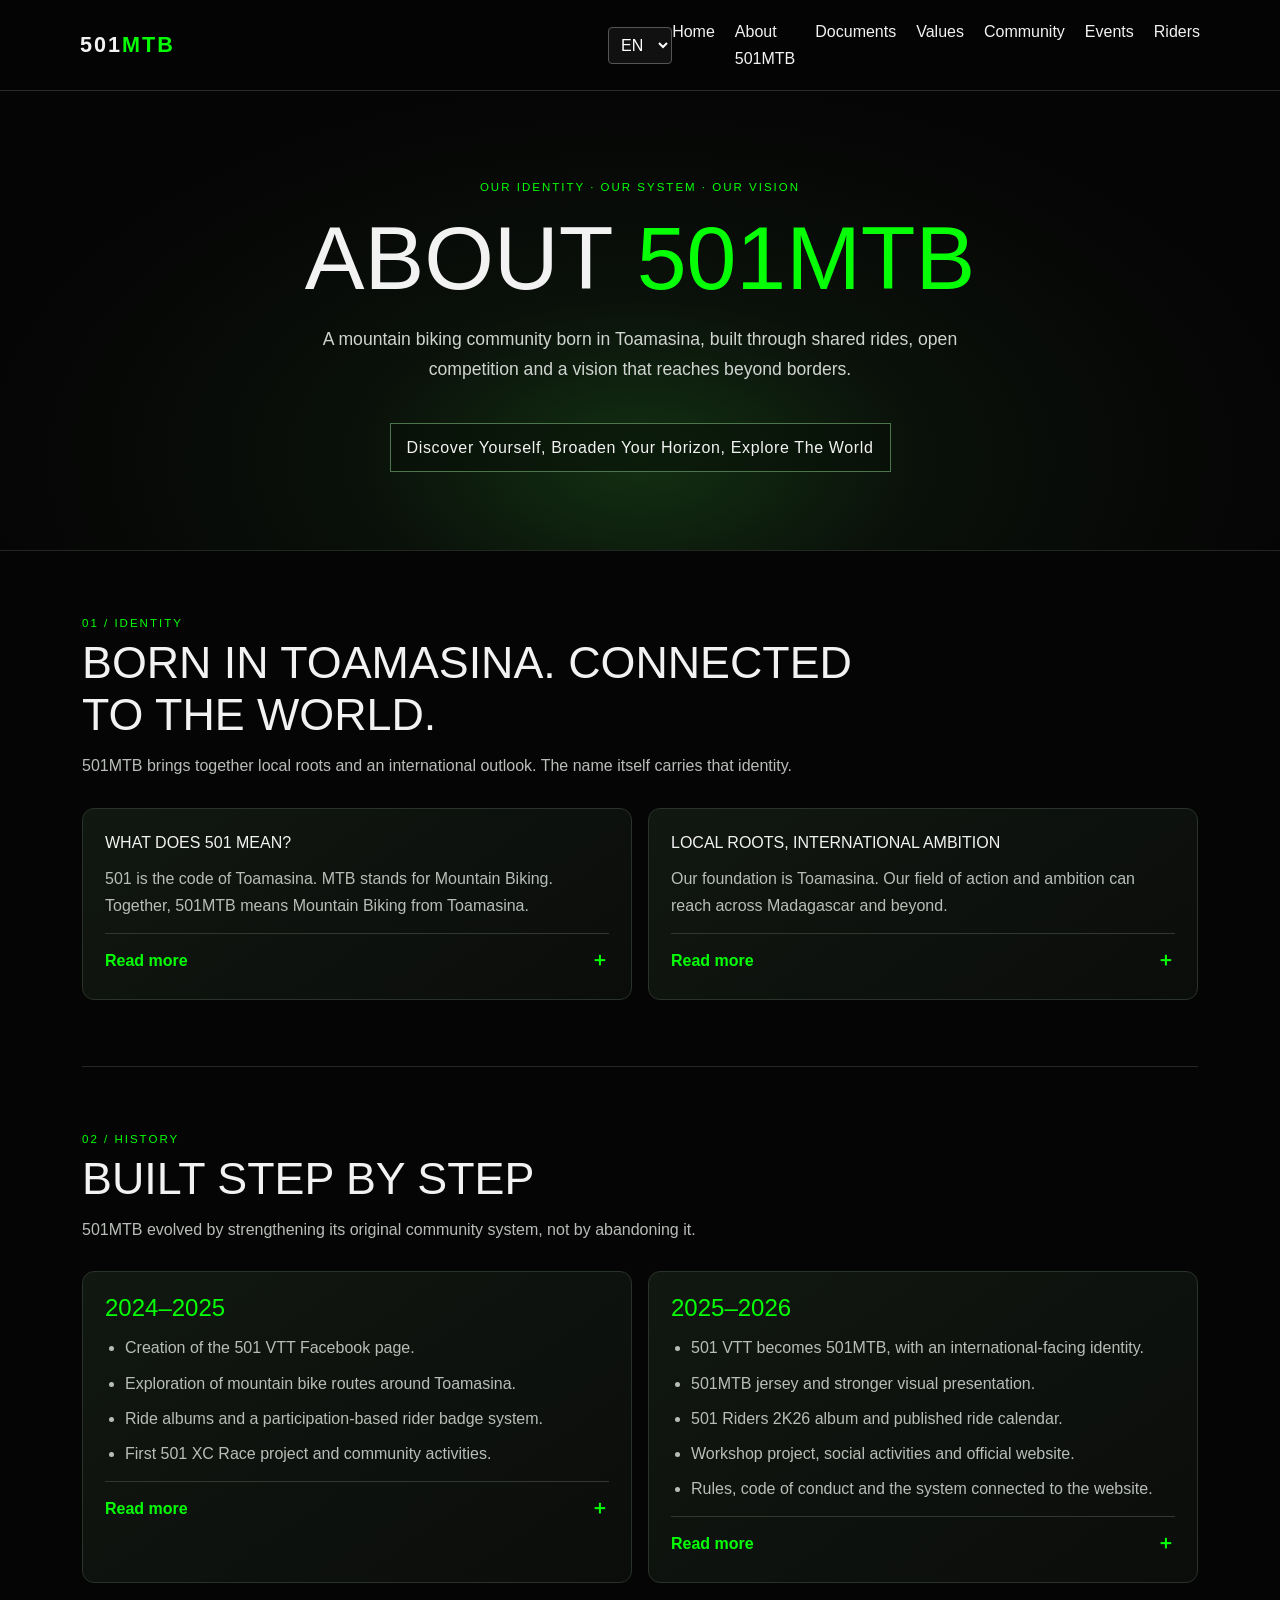
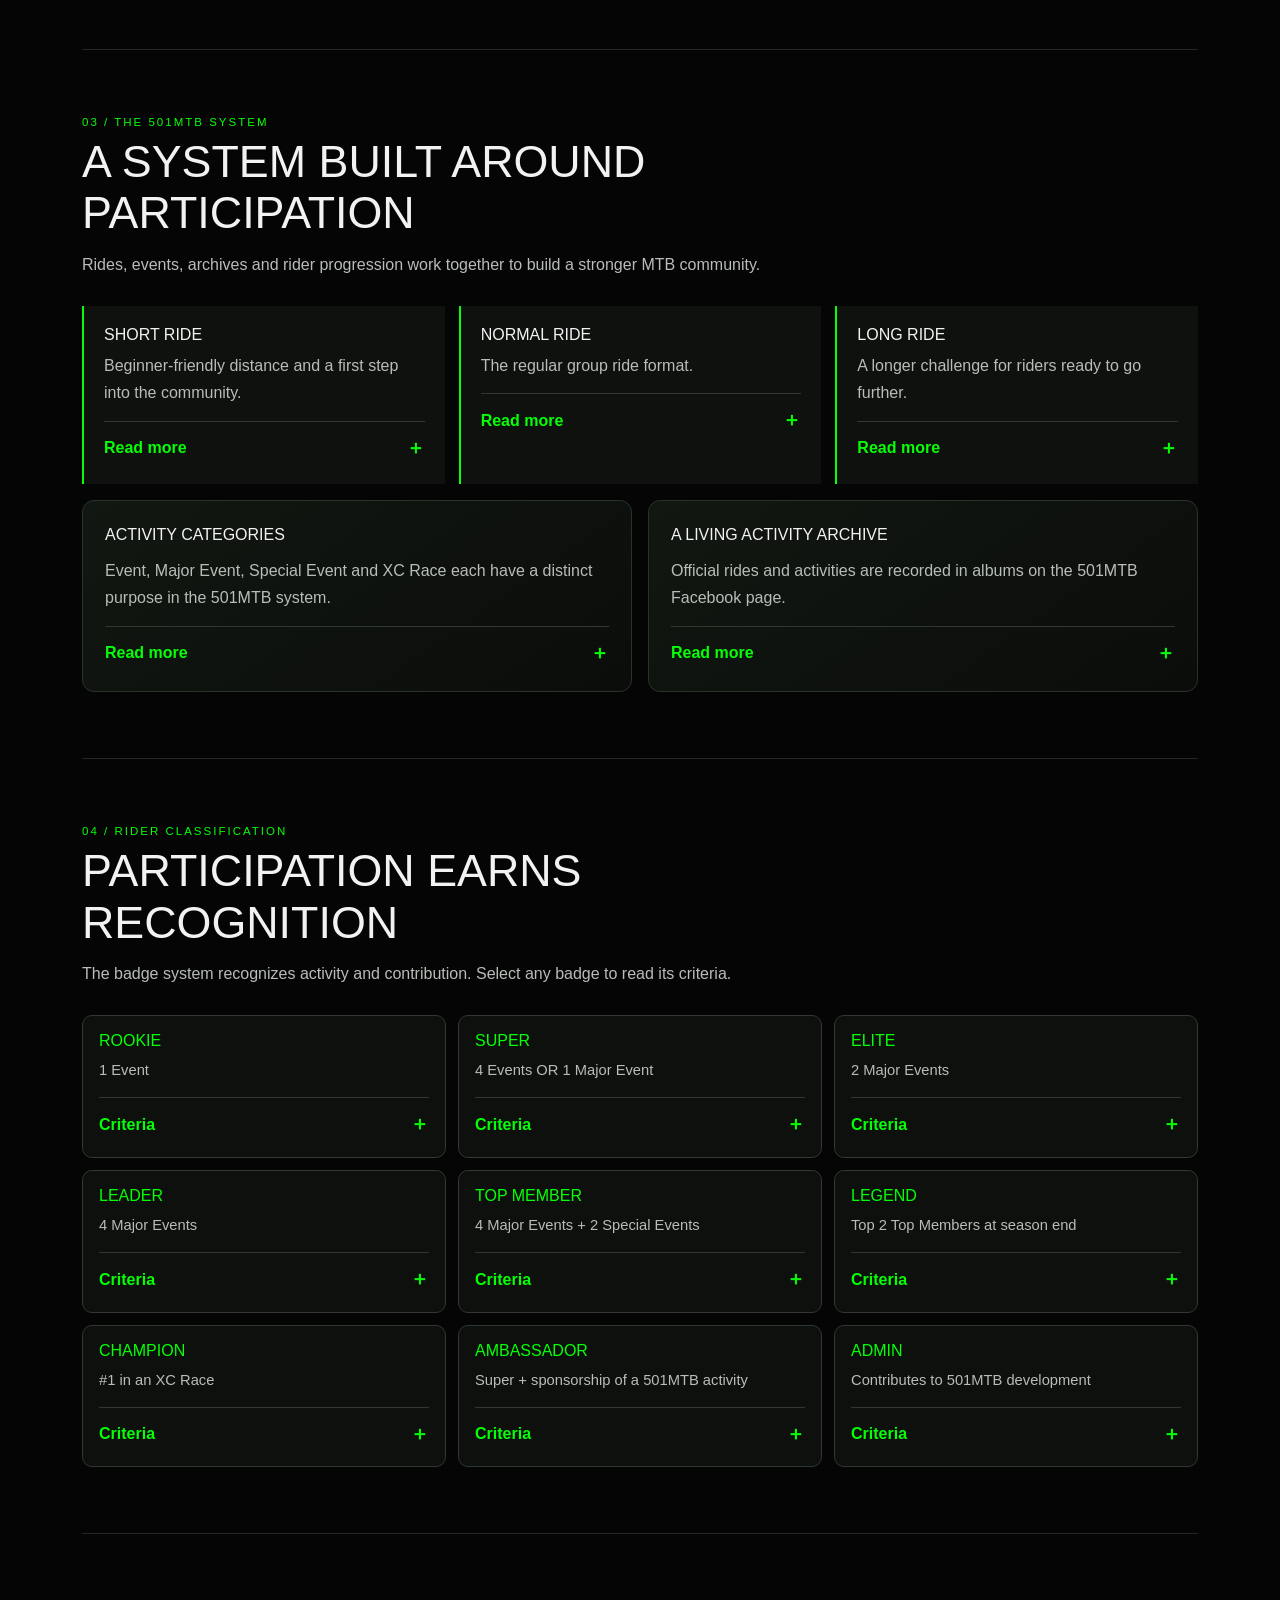
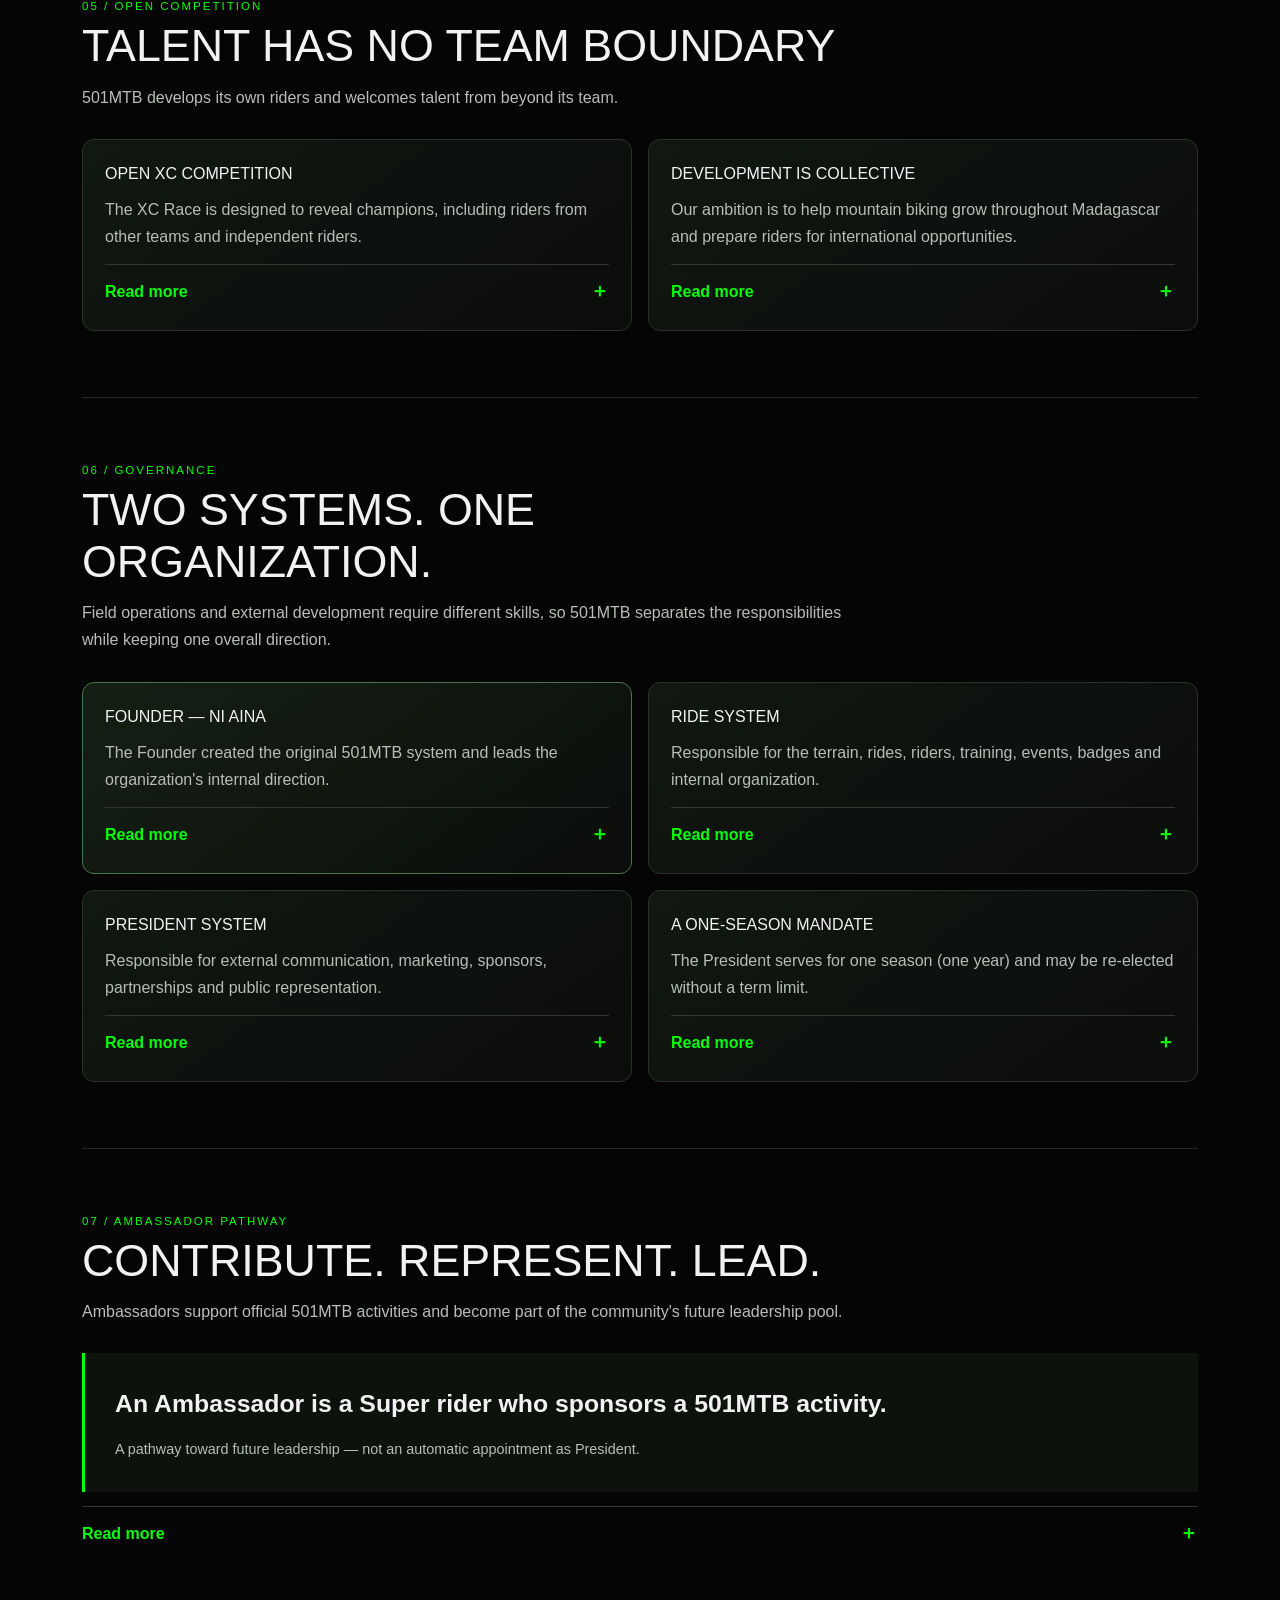
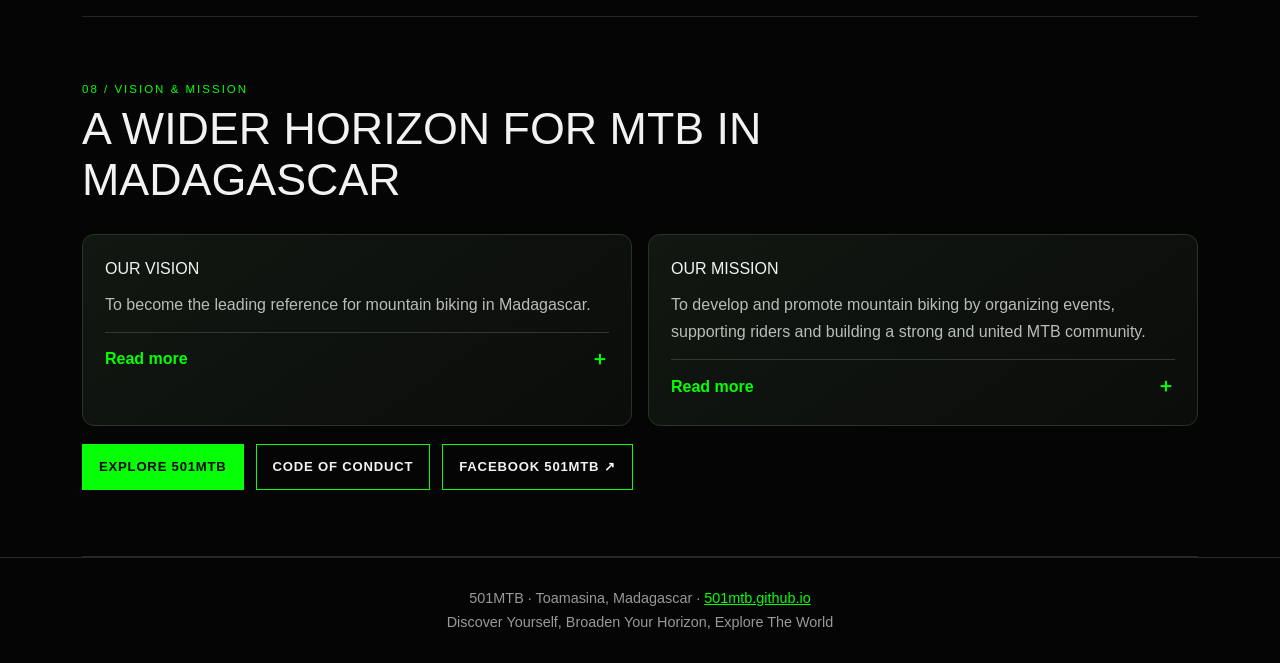
==== commit 8045f4d0: "Add Documents link to About page navigation" ====
--- a/about.html
+++ b/about.html
@@ -44,7 +44,7 @@
 <a class="brand" href="./index.html" aria-label="501MTB home">501<span>MTB</span></a>
 <select id="language" aria-label="Choose language"><option value="en">EN</option><option value="fr">FR</option><option value="mg">MG</option></select>
 <button class="menu-toggle" id="menu-toggle" aria-label="Open navigation" aria-expanded="false"><span></span><span></span><span></span></button>
-<nav id="main-nav"><a href="./index.html" data-i18n="navHome">Home</a><a href="./about.html" data-i18n="navAbout">About 501MTB</a><a href="./index.html#values" data-i18n="navValues">Values</a><a href="./index.html#community" data-i18n="navCommunity">Community</a><a href="./index.html#events" data-i18n="navEvents">Events</a><a href="./index.html#riders" data-i18n="navRiders">Riders</a></nav>
+<nav id="main-nav"><a href="./index.html" data-i18n="navHome">Home</a><a href="./about.html" data-i18n="navAbout">About 501MTB</a><a href="./documents.html" data-i18n="navDocuments">Documents</a><a href="./index.html#values" data-i18n="navValues">Values</a><a href="./index.html#community" data-i18n="navCommunity">Community</a><a href="./index.html#events" data-i18n="navEvents">Events</a><a href="./index.html#riders" data-i18n="navRiders">Riders</a></nav>
 </div></header>
 <div class="hero"><div class="hero-inner"><div class="eyebrow" data-i18n="heroEyebrow">Our Identity · Our System · Our Vision</div><h1>ABOUT <span>501MTB</span></h1><p data-i18n="heroText">A mountain biking community born in Toamasina, built through shared rides, open competition and a vision that reaches beyond borders.</p><div class="tagline" data-i18n="tagline">Discover Yourself, Broaden Your Horizon, Explore The World</div></div></div>
 <main>
@@ -98,7 +98,7 @@
 <script>
 const translations={
 en:{
-navHome:"Home",navAbout:"About 501MTB",navValues:"Values",navCommunity:"Community",navEvents:"Events",navRiders:"Riders",
+navHome:"Home",navAbout:"About 501MTB",navDocuments:"Documents",navValues:"Values",navCommunity:"Community",navEvents:"Events",navRiders:"Riders",
 heroEyebrow:"Our Identity · Our System · Our Vision",heroText:"A mountain biking community born in Toamasina, built through shared rides, open competition and a vision that reaches beyond borders.",tagline:"Discover Yourself, Broaden Your Horizon, Explore The World",
 s1k:"01 / Identity",s1h:"Born in Toamasina. Connected to the world.",s1p:"501MTB brings together local roots and an international outlook. The name itself carries that identity.",
 identity501h:"What does 501 mean?",identity501p:"501 is the code of Toamasina. MTB stands for Mountain Biking. Together, 501MTB means Mountain Biking from Toamasina.",identity501d:"The number connects the project to its place of origin. The name keeps Toamasina at the heart of the identity while welcoming riders, partners and ideas from everywhere.",
@@ -112,7 +112,7 @@
 s8k:"08 / Vision & mission",s8h:"A wider horizon for MTB in Madagascar",visionH:"Our Vision",visionP:"To become the leading reference for mountain biking in Madagascar.",visionD:"We want to help create a visible, active and connected MTB culture, rooted in local communities and open to the world.",missionH:"Our Mission",missionP:"To develop and promote mountain biking by organizing events, supporting riders and building a strong and united MTB community.",missionD:"We put this mission into action through rides, competitions, rider development, community support, partnerships and the preservation of our shared activity history.",backHome:"Explore 501MTB",conduct:"Code of Conduct",footerLine:"Discover Yourself, Broaden Your Horizon, Explore The World",readMore:"Read more"
 },
 fr:{
-navHome:"Accueil",navAbout:"À propos de 501MTB",navValues:"Valeurs",navCommunity:"Communauté",navEvents:"Événements",navRiders:"Riders",
+navHome:"Accueil",navAbout:"À propos de 501MTB",navDocuments:"Documents",navValues:"Valeurs",navCommunity:"Communauté",navEvents:"Événements",navRiders:"Riders",
 heroEyebrow:"Notre identité · Notre système · Notre vision",heroText:"Une communauté de VTT née à Toamasina, construite autour des sorties partagées, de la compétition ouverte et d'une vision sans frontières.",tagline:"Discover Yourself, Broaden Your Horizon, Explore The World",
 s1k:"01 / Identité",s1h:"Nés à Toamasina. Connectés au monde.",s1p:"501MTB associe des racines locales à une ambition internationale. Son nom porte cette identité.",identity501h:"Que signifie 501 ?",identity501p:"501 est le code de Toamasina. MTB signifie Mountain Biking. Ensemble, 501MTB signifie le VTT de Toamasina.",identity501d:"Le nombre rattache le projet à son lieu d'origine. Toamasina reste au cœur de l'identité, tout en accueillant des riders, partenaires et idées venus d'ailleurs.",identityRootsh:"Des racines locales, une ambition internationale",identityRootsp:"Notre base est Toamasina. Notre action et notre ambition peuvent s'étendre à Madagascar et au-delà.",identityRootsd:"501MTB développe les riders et le VTT localement, tout en préparant les personnes et les projets à se connecter au monde du MTB. L'ambition internationale n'efface pas nos origines.",
 s2k:"02 / Histoire",s2h:"Une évolution étape par étape",s2p:"501MTB a évolué en renforçant son système communautaire d'origine, sans l'abandonner.",historyA1:"Création de la page Facebook 501 VTT.",historyA2:"Exploration des parcours VTT autour de Toamasina.",historyA3:"Albums de sorties et système de badges basé sur la participation.",historyA4:"Premier projet 501 XC Race et activités communautaires.",historyAd:"Chaque sortie était documentée dans un album sur la page Facebook officielle. Cette archive conserve la progression de la communauté et reconnaît la participation des riders.",historyB1:"501 VTT devient 501MTB avec une identité tournée vers l'international.",historyB2:"Maillot 501MTB et présentation visuelle renforcée.",historyB3:"Album 501 Riders 2K26 et calendrier des sorties publié.",historyB4:"Projet Workshop, activités sociales et site officiel.",historyB5:"Règles, conduite interne et système reliés au site web.",historyBd:"Le programme 2026 a organisé une alternance de sorties courtes, normales et longues, selon la disponibilité du Founder. La deuxième XC Race a été préparée puis annulée à cause du cyclone Gezani et des travaux routiers.",
@@ -124,7 +124,7 @@
 s8k:"08 / Vision & mission",s8h:"Un horizon plus large pour le VTT à Madagascar",visionH:"Notre Vision",visionP:"Devenir la référence principale du VTT à Madagascar.",visionD:"Nous voulons contribuer à une culture MTB visible, active et connectée, ancrée dans les communautés locales et ouverte au monde.",missionH:"Notre Mission",missionP:"Développer et promouvoir le VTT en organisant des événements, en soutenant les riders et en construisant une communauté MTB forte et unie.",missionD:"Cette mission se concrétise par les sorties, compétitions, le développement des riders, le soutien communautaire, les partenariats et la préservation de l'historique de nos activités.",backHome:"Explorer 501MTB",conduct:"Conduite interne",footerLine:"Discover Yourself, Broaden Your Horizon, Explore The World",readMore:"Lire la suite"
 },
 mg:{
-navHome:"Fandraisana",navAbout:"Momba ny 501MTB",navValues:"Soatoavina",navCommunity:"Fiaraha-monina",navEvents:"Hetsika",navRiders:"Riders",
+navHome:"Fandraisana",navAbout:"Momba ny 501MTB",navDocuments:"Tahirin-kevitra",navValues:"Soatoavina",navCommunity:"Fiaraha-monina",navEvents:"Hetsika",navRiders:"Riders",
 heroEyebrow:"Ny maha-izy anay · Ny rafitray · Ny vinanay",heroText:"Fiaraha-monina mpanao VTT nipoitra tao Toamasina, natsangana tamin'ny dia iarahana, fifaninanana misokatra ary vina mihoatra ny sisintany.",tagline:"Discover Yourself, Broaden Your Horizon, Explore The World",
 s1k:"01 / Mombamomba",s1h:"Teraka tao Toamasina. Mifandray amin'izao tontolo izao.",s1p:"Ampiarahan'ny 501MTB ny fototra eto an-toerana sy ny tanjona iraisam-pirenena. Efa hita ao anatin'ny anarany izany.",identity501h:"Inona no dikan'ny 501?",identity501p:"Kaodin'i Toamasina ny 501. MTB dia fanafohezana ny Mountain Biking. Ny 501MTB dia midika hoe VTT avy any Toamasina.",identity501d:"Mampifandray ny tetikasa amin'ny toerana niaviany ny isa 501. Toamasina no fototry ny maha-izy anay, sady misokatra amin'ny riders, mpiara-miombon'antoka ary hevitra avy amin'ny toerana rehetra.",identityRootsh:"Fototra eto an-toerana, tanjona iraisam-pirenena",identityRootsp:"Toamasina no fototra iorenanay. Mety hiitatra manerana an'i Madagasikara sy any ivelany ny asa sy ny tanjonay.",identityRootsd:"Mampivelatra ny riders sy ny VTT eto an-toerana ny 501MTB, sady manomana olona sy tetikasa hifandray amin'ny tontolon'ny MTB iraisam-pirenena. Tsy manadino ny niaviany ny fananana tanjona iraisam-pirenena.",
 s2k:"02 / Tantara",s2h:"Nivoatra tsikelikely",s2p:"Nivoatra ny 501MTB tamin'ny fanamafisana ny rafitra fiaraha-monina niorenany, fa tsy tamin'ny fanoloana azy.",historyA1:"Natsangana ny pejy Facebook 501 VTT.",historyA2:"Nojerena sy notetezina ny lalan'ny VTT manodidina an'i Toamasina.",historyA3:"Natao ny rakitsary isaky ny dia sy ny rafitra badge mifototra amin'ny fandraisana anjara.",historyA4:"Natomboka ny tetikasa 501 XC Race sy ny hetsika ho an'ny fiaraha-monina.",historyAd:"Noraketina tao anaty album tao amin'ny pejy Facebook ofisialy ny dia tsirairay. Lasa fomba hitahirizana ny fivoaran'ny vondrona sy hankasitrahana ny fandraisan'anjaran'ny riders izany.",historyB1:"Niova avy amin'ny 501 VTT ho 501MTB, miaraka amin'ny endrika misokatra amin'izao tontolo izao.",historyB2:"Nohatsaraina ny akanjo 501MTB sy ny endrika hita maso.",historyB3:"Navoaka ny album 501 Riders 2K26 sy ny fandaharam-potoanan'ny dia.",historyB4:"Tetikasa Workshop, hetsika ara-tsosialy ary tranonkala ofisialy.",historyB5:"Nampifandraisina tamin'ny tranonkala ny fitsipika, ny fitondran-tena ary ny rafitra.",historyBd:"Tamin'ny 2026 dia nalamina ho dia fohy, mahazatra ary lavitra ny fandaharam-potoana, arakaraka ny fotoana ananan'ny Founder. Nokarakaraina ny XC Race faharoa saingy nofoanana noho ny rivodoza Gezani sy ny asa fanamboaran-dalana.",
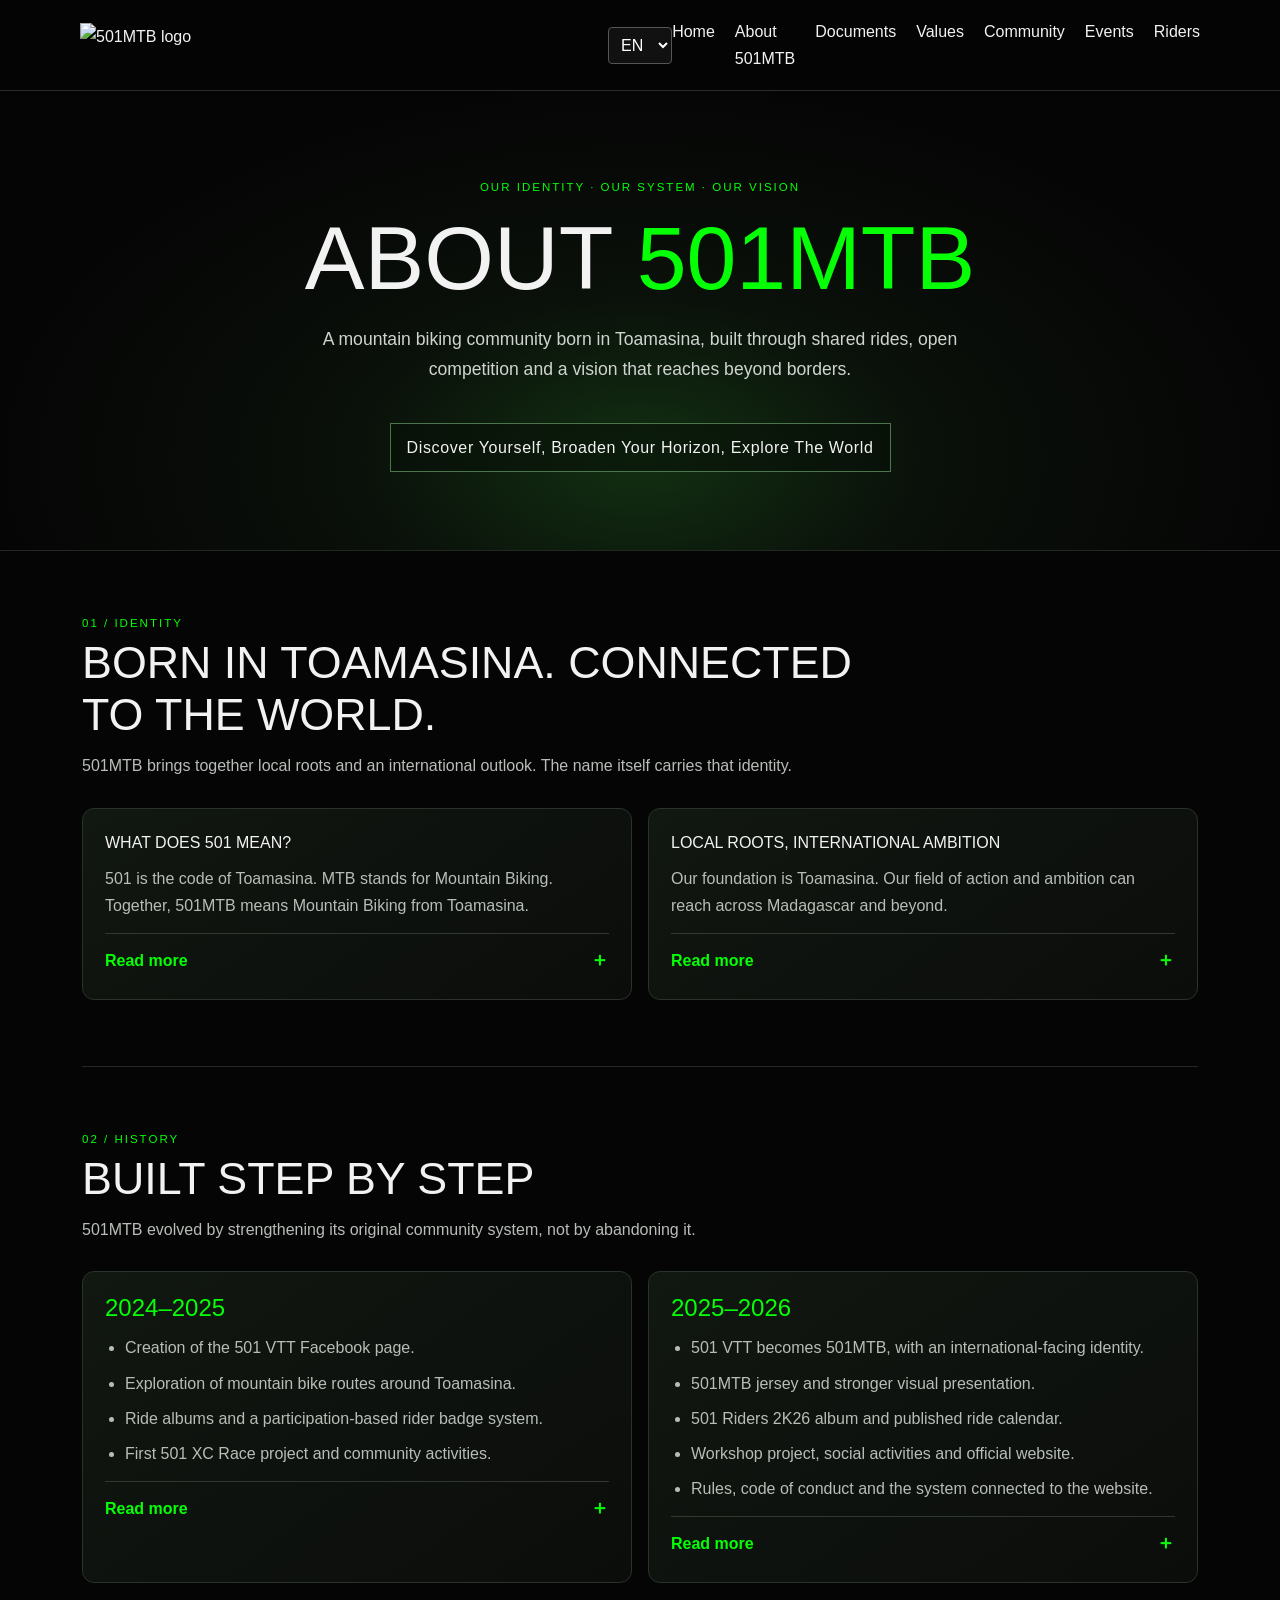
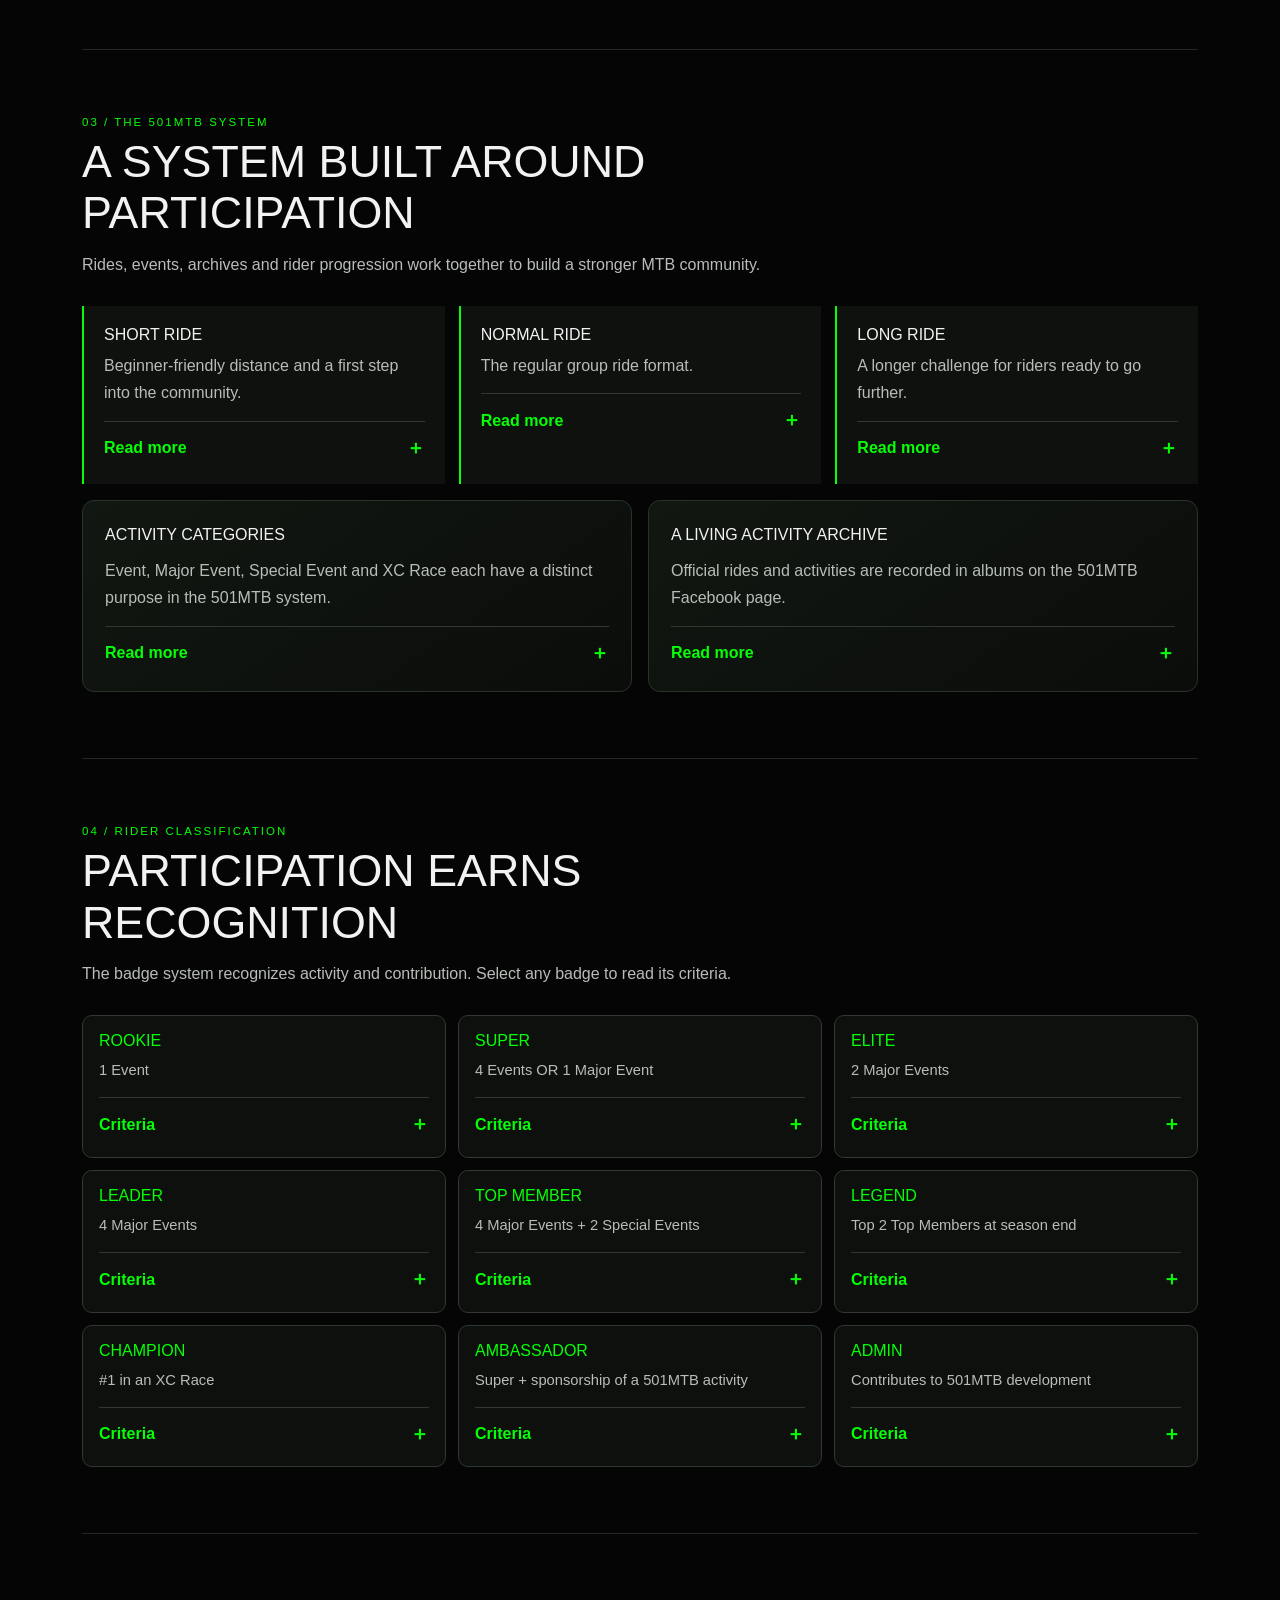
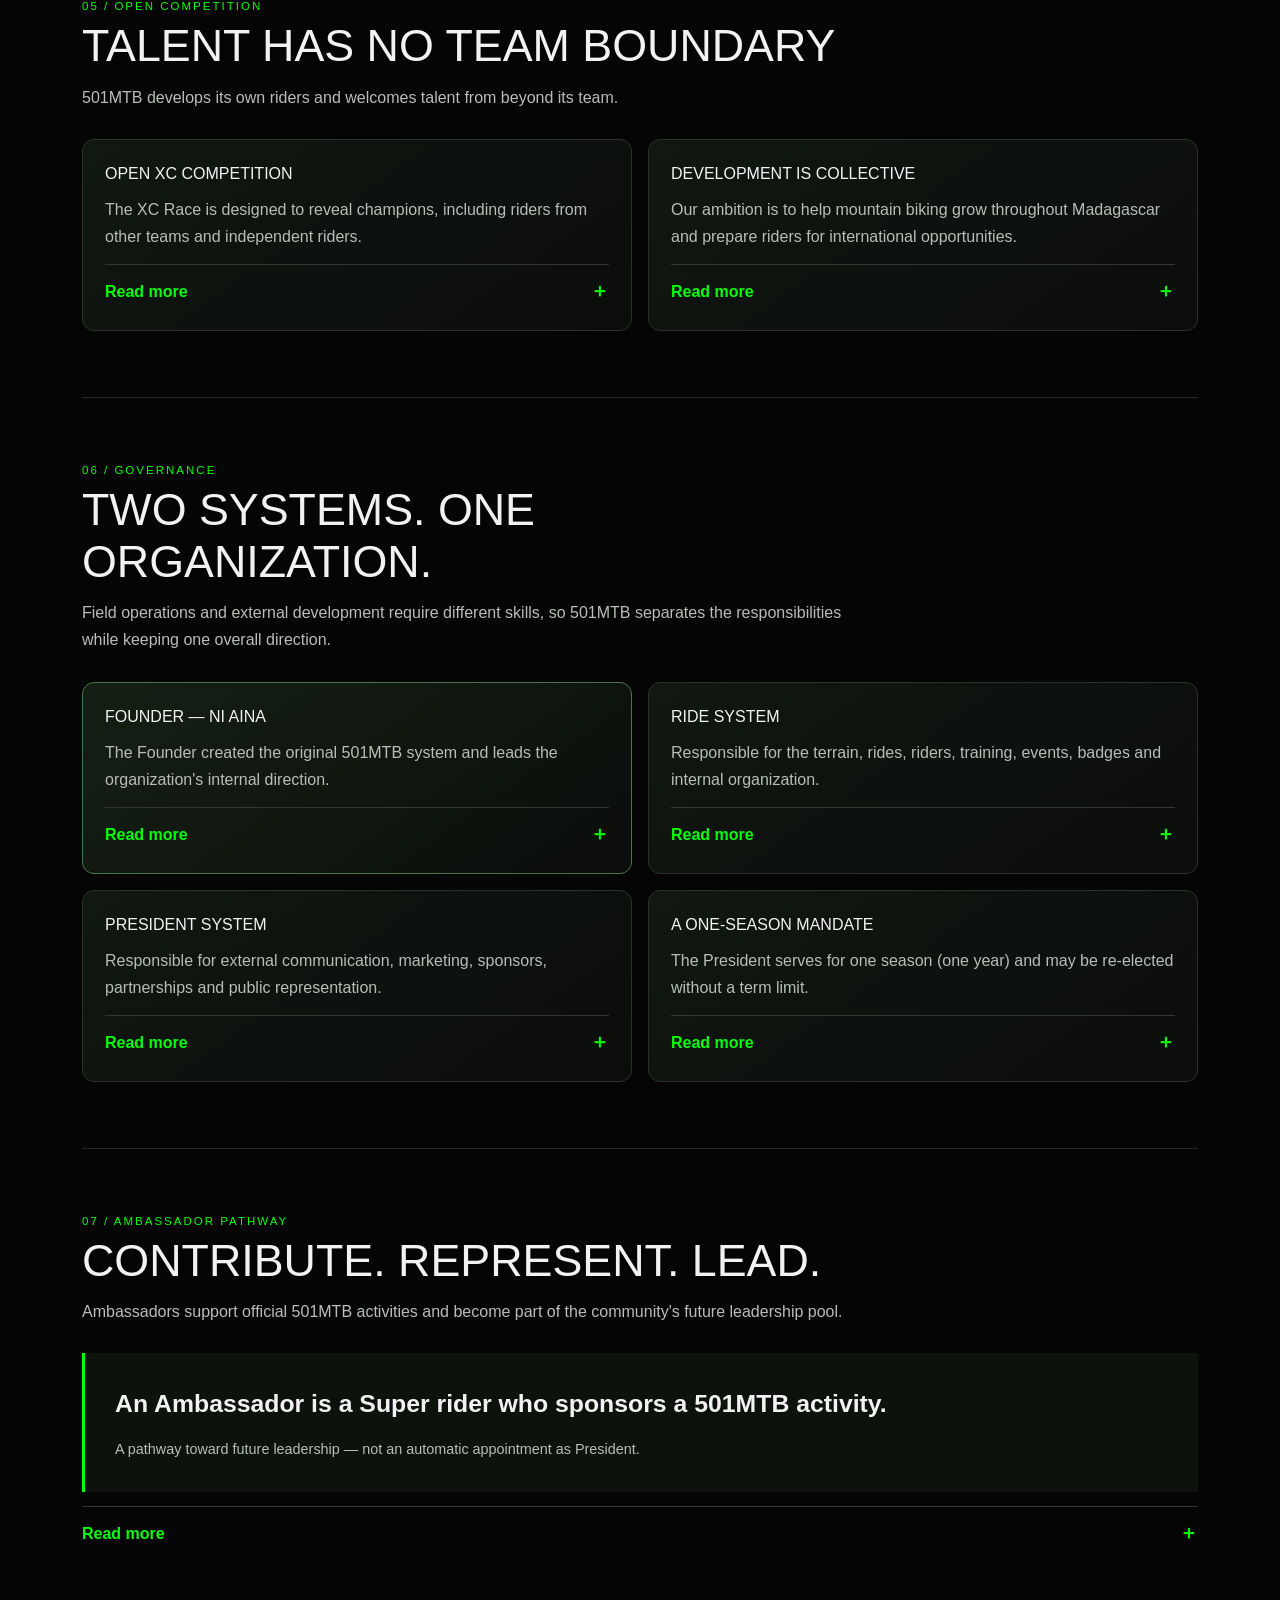
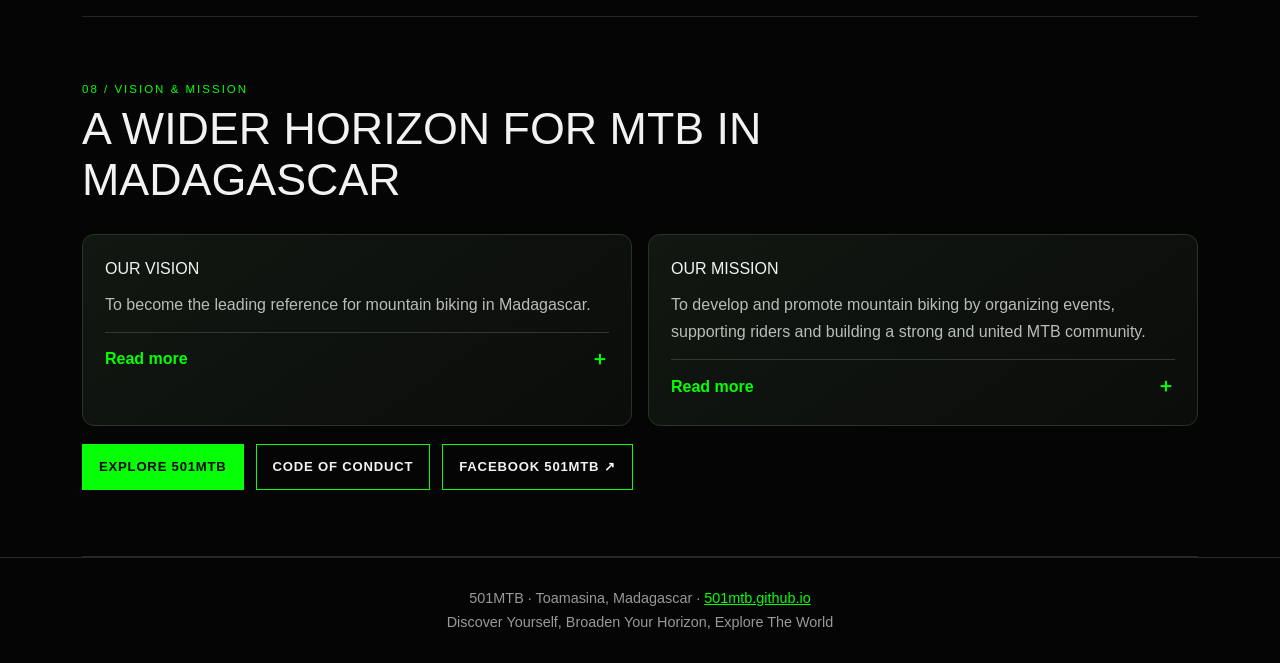
==== commit 0125c0ce: "Use homepage logo in About header" ====
--- a/about.html
+++ b/about.html
@@ -19,7 +19,7 @@
 @font-face{font-family:Ethnocentric;src:url('./assets/fonts/Ethnocentric.otf') format('opentype');font-display:swap}
 *{box-sizing:border-box}html{scroll-behavior:smooth;scroll-padding-top:90px}body{margin:0;background:var(--bg);color:var(--white);font:16px/1.7 Arial,Helvetica,sans-serif}a{color:inherit}button,select{font:inherit}
 header{position:sticky;top:0;z-index:20;background:#050505ed;border-bottom:1px solid var(--line);backdrop-filter:blur(12px)}
-.nav{max-width:1160px;margin:auto;padding:12px 20px;display:flex;align-items:center;gap:14px;position:relative}.brand{display:flex;align-items:center;flex:1;text-decoration:none;font-weight:900;font-size:1.35rem;letter-spacing:2px}.brand span{color:var(--green)}#language{order:2;background:#111;color:white;border:1px solid #555;padding:8px;border-radius:4px}.menu-toggle{order:3;display:flex;flex-direction:column;gap:5px;justify-content:center;align-items:center;width:42px;height:42px;background:transparent;border:1px solid #555;border-radius:5px}.menu-toggle span{width:22px;height:2px;background:white}nav{display:none;position:absolute;right:14px;top:calc(100% + 1px);min-width:220px;padding:8px;background:#090909;border:1px solid #303030;border-radius:8px;flex-direction:column}nav.open{display:flex}nav a{padding:10px 12px;text-decoration:none;border-radius:4px}nav a:hover{color:var(--green);background:#151f15}
+.nav{max-width:1160px;margin:auto;padding:12px 20px;display:flex;align-items:center;gap:14px;position:relative}.brand{display:flex;align-items:center;flex:1;text-decoration:none}.brand img{display:block;width:auto;height:44px;max-width:min(44vw,190px);object-fit:contain;object-position:left center}#language{order:2;background:#111;color:white;border:1px solid #555;padding:8px;border-radius:4px}.menu-toggle{order:3;display:flex;flex-direction:column;gap:5px;justify-content:center;align-items:center;width:42px;height:42px;background:transparent;border:1px solid #555;border-radius:5px}.menu-toggle span{width:22px;height:2px;background:white}nav{display:none;position:absolute;right:14px;top:calc(100% + 1px);min-width:220px;padding:8px;background:#090909;border:1px solid #303030;border-radius:8px;flex-direction:column}nav.open{display:flex}nav a{padding:10px 12px;text-decoration:none;border-radius:4px}nav a:hover{color:var(--green);background:#151f15}
 @media(min-width:721px) and (max-width:1024px){.nav{flex-wrap:nowrap}.menu-toggle{display:none}nav{display:flex;position:static;order:3;flex:1;min-width:0;width:auto;padding:0;background:transparent;border:0;flex-direction:row;justify-content:flex-end;gap:clamp(7px,1vw,14px)}nav a{white-space:nowrap;padding:6px 0;font-size:.8rem}#language{order:2}}
 @media(min-width:1025px){.menu-toggle{display:none}nav{display:flex;position:static;order:3;flex:1;min-width:0;width:auto;padding:0;background:transparent;border:0;flex-direction:row;justify-content:flex-end;gap:20px}nav a{padding:6px 0}#language{order:2}}
 @media(max-width:720px){.nav{flex-direction:row;flex-wrap:nowrap;padding:11px 14px;gap:10px}.brand{min-width:0}.menu-toggle{flex:0 0 42px}nav{right:14px;max-width:calc(100vw - 28px)}}
@@ -41,7 +41,7 @@
 </head>
 <body>
 <header><div class="nav">
-<a class="brand" href="./index.html" aria-label="501MTB home">501<span>MTB</span></a>
+<a class="brand" href="./index.html" aria-label="501MTB home"><img src="./assets/images/logo/logoh.png" alt="501MTB logo"></a>
 <select id="language" aria-label="Choose language"><option value="en">EN</option><option value="fr">FR</option><option value="mg">MG</option></select>
 <button class="menu-toggle" id="menu-toggle" aria-label="Open navigation" aria-expanded="false"><span></span><span></span><span></span></button>
 <nav id="main-nav"><a href="./index.html" data-i18n="navHome">Home</a><a href="./about.html" data-i18n="navAbout">About 501MTB</a><a href="./documents.html" data-i18n="navDocuments">Documents</a><a href="./index.html#values" data-i18n="navValues">Values</a><a href="./index.html#community" data-i18n="navCommunity">Community</a><a href="./index.html#events" data-i18n="navEvents">Events</a><a href="./index.html#riders" data-i18n="navRiders">Riders</a></nav>
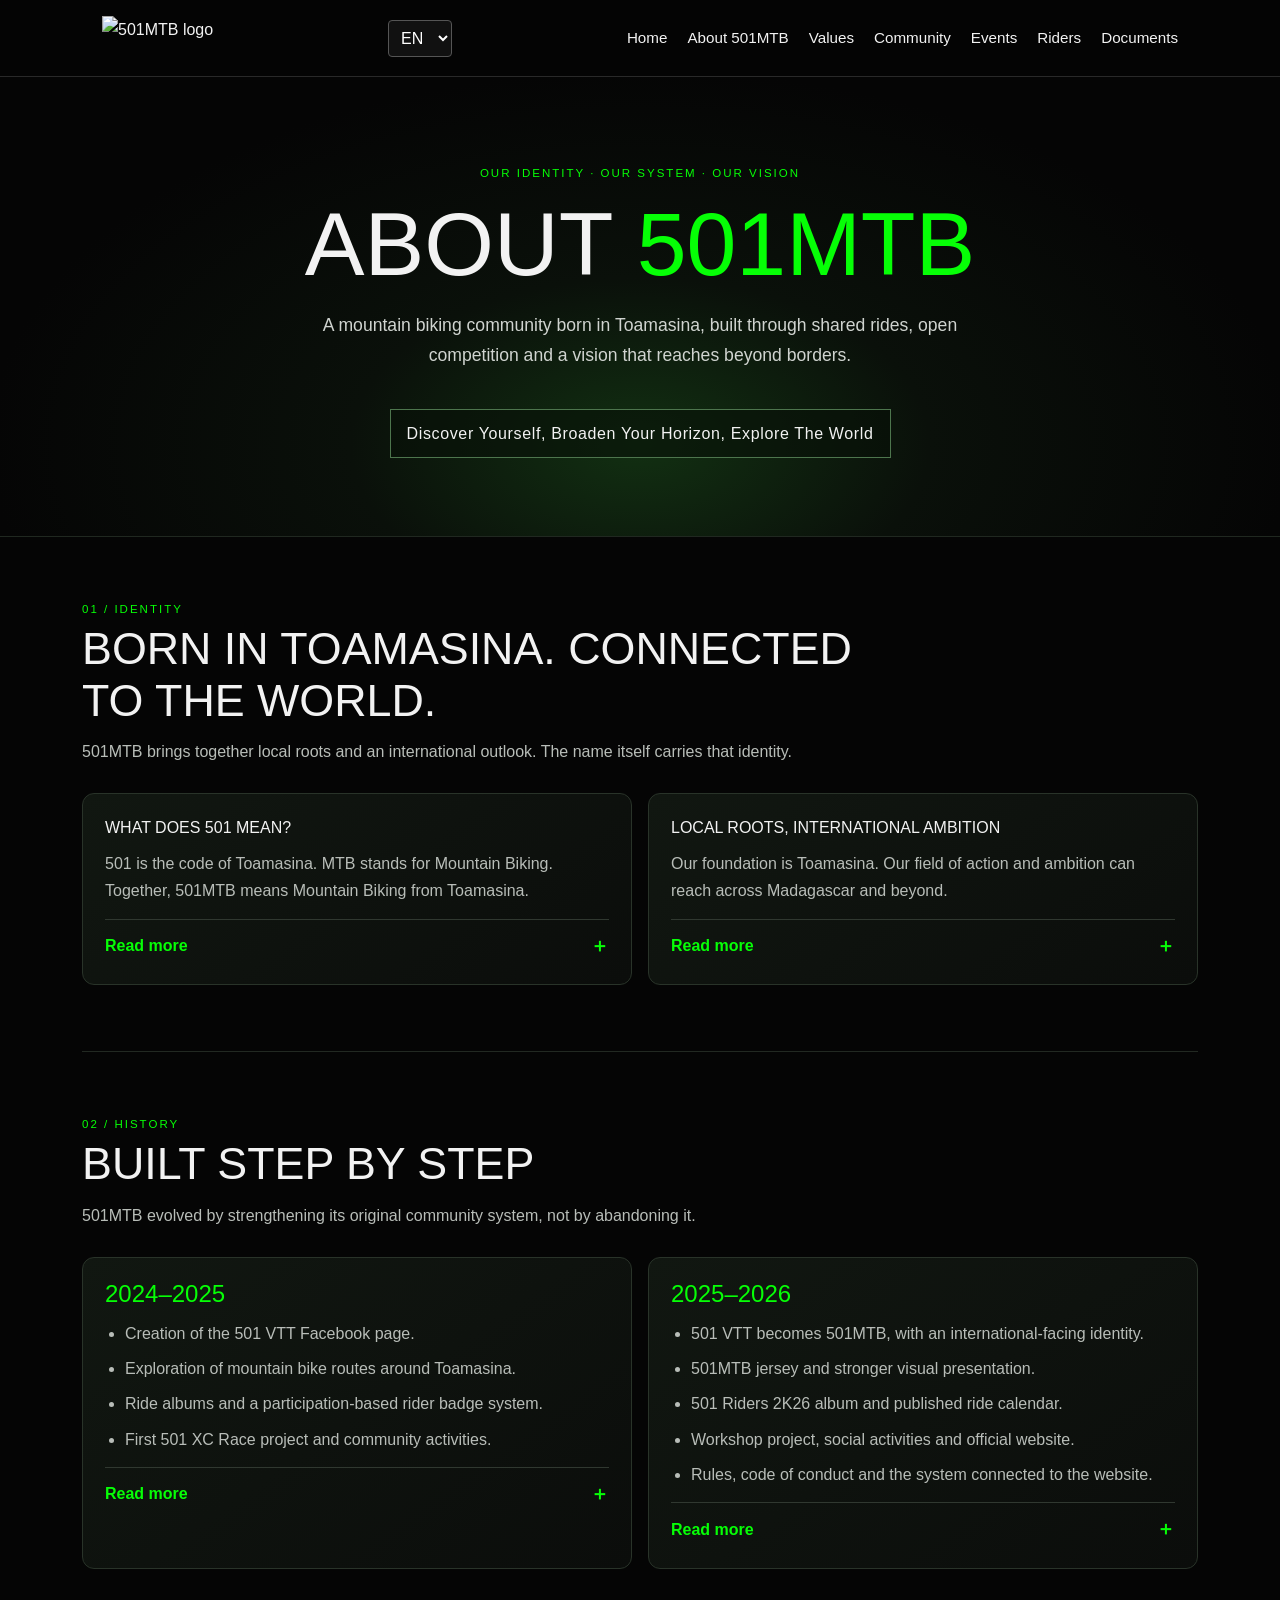
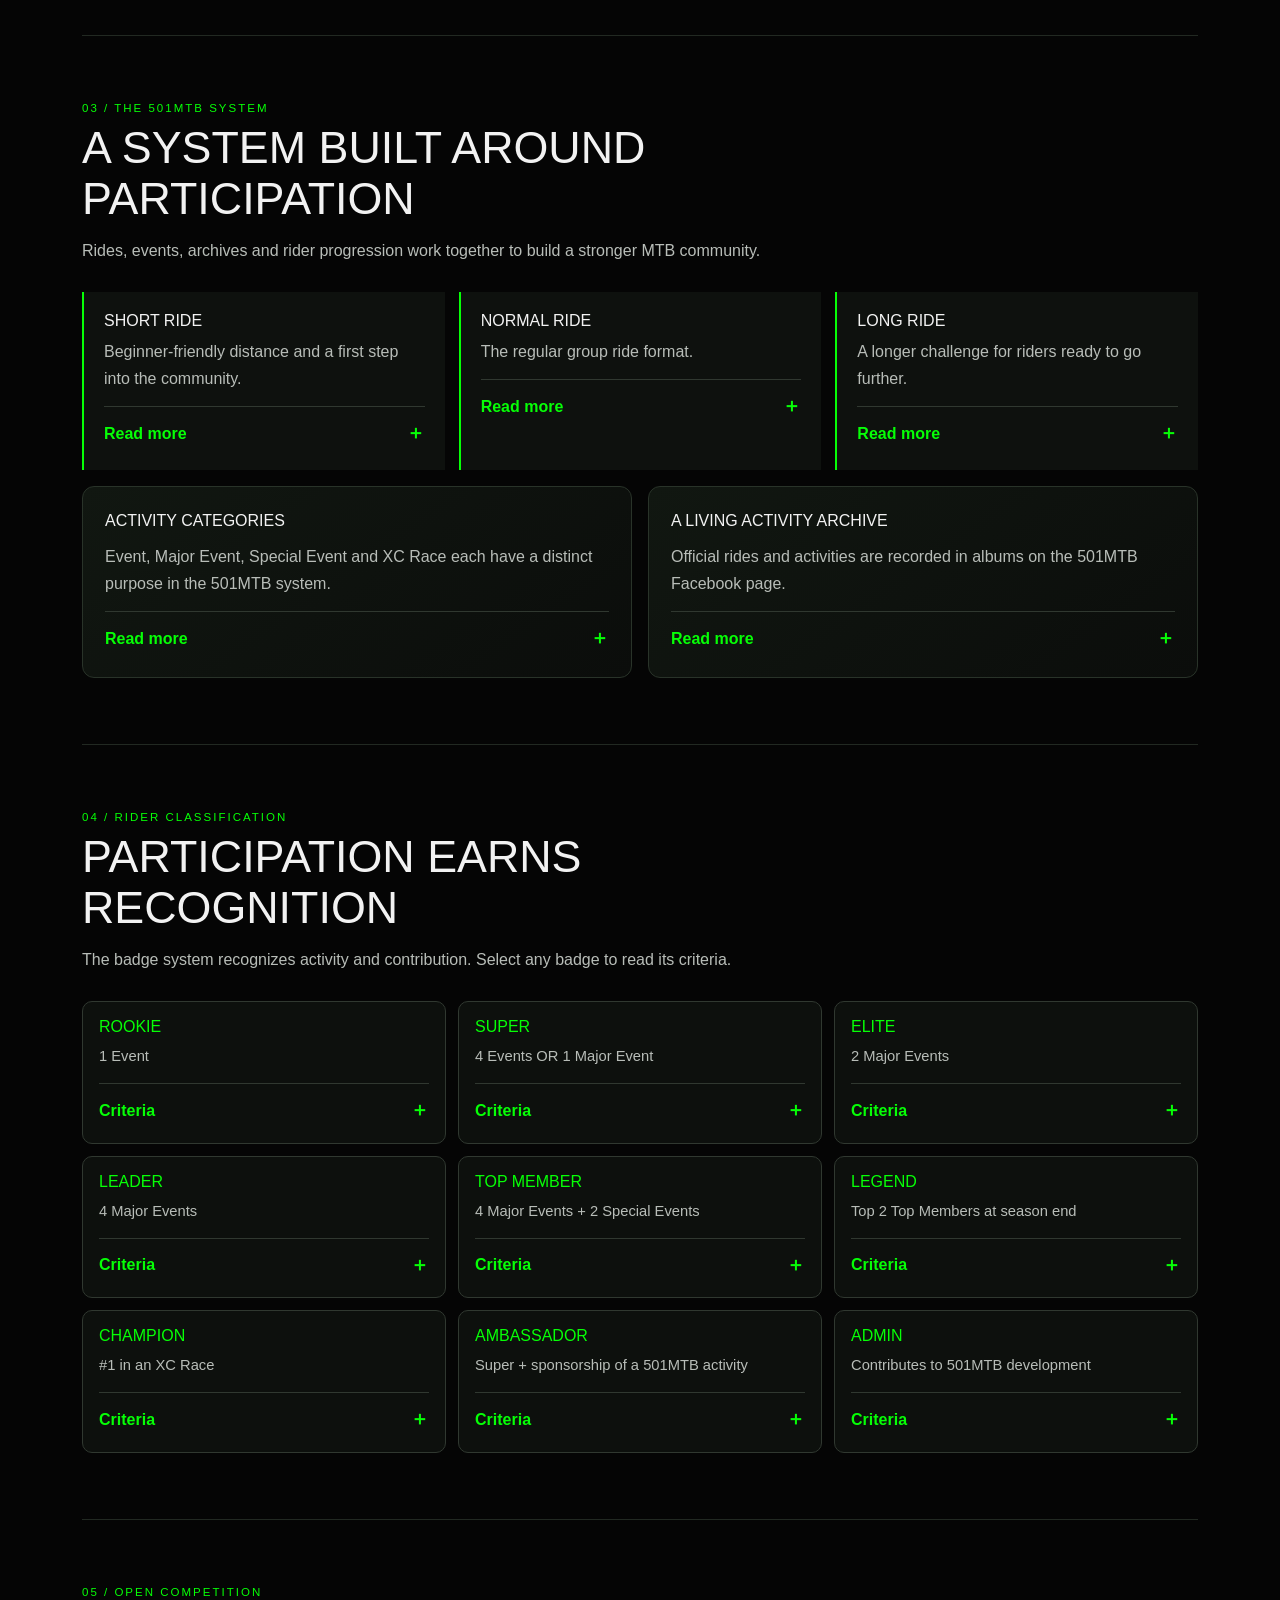
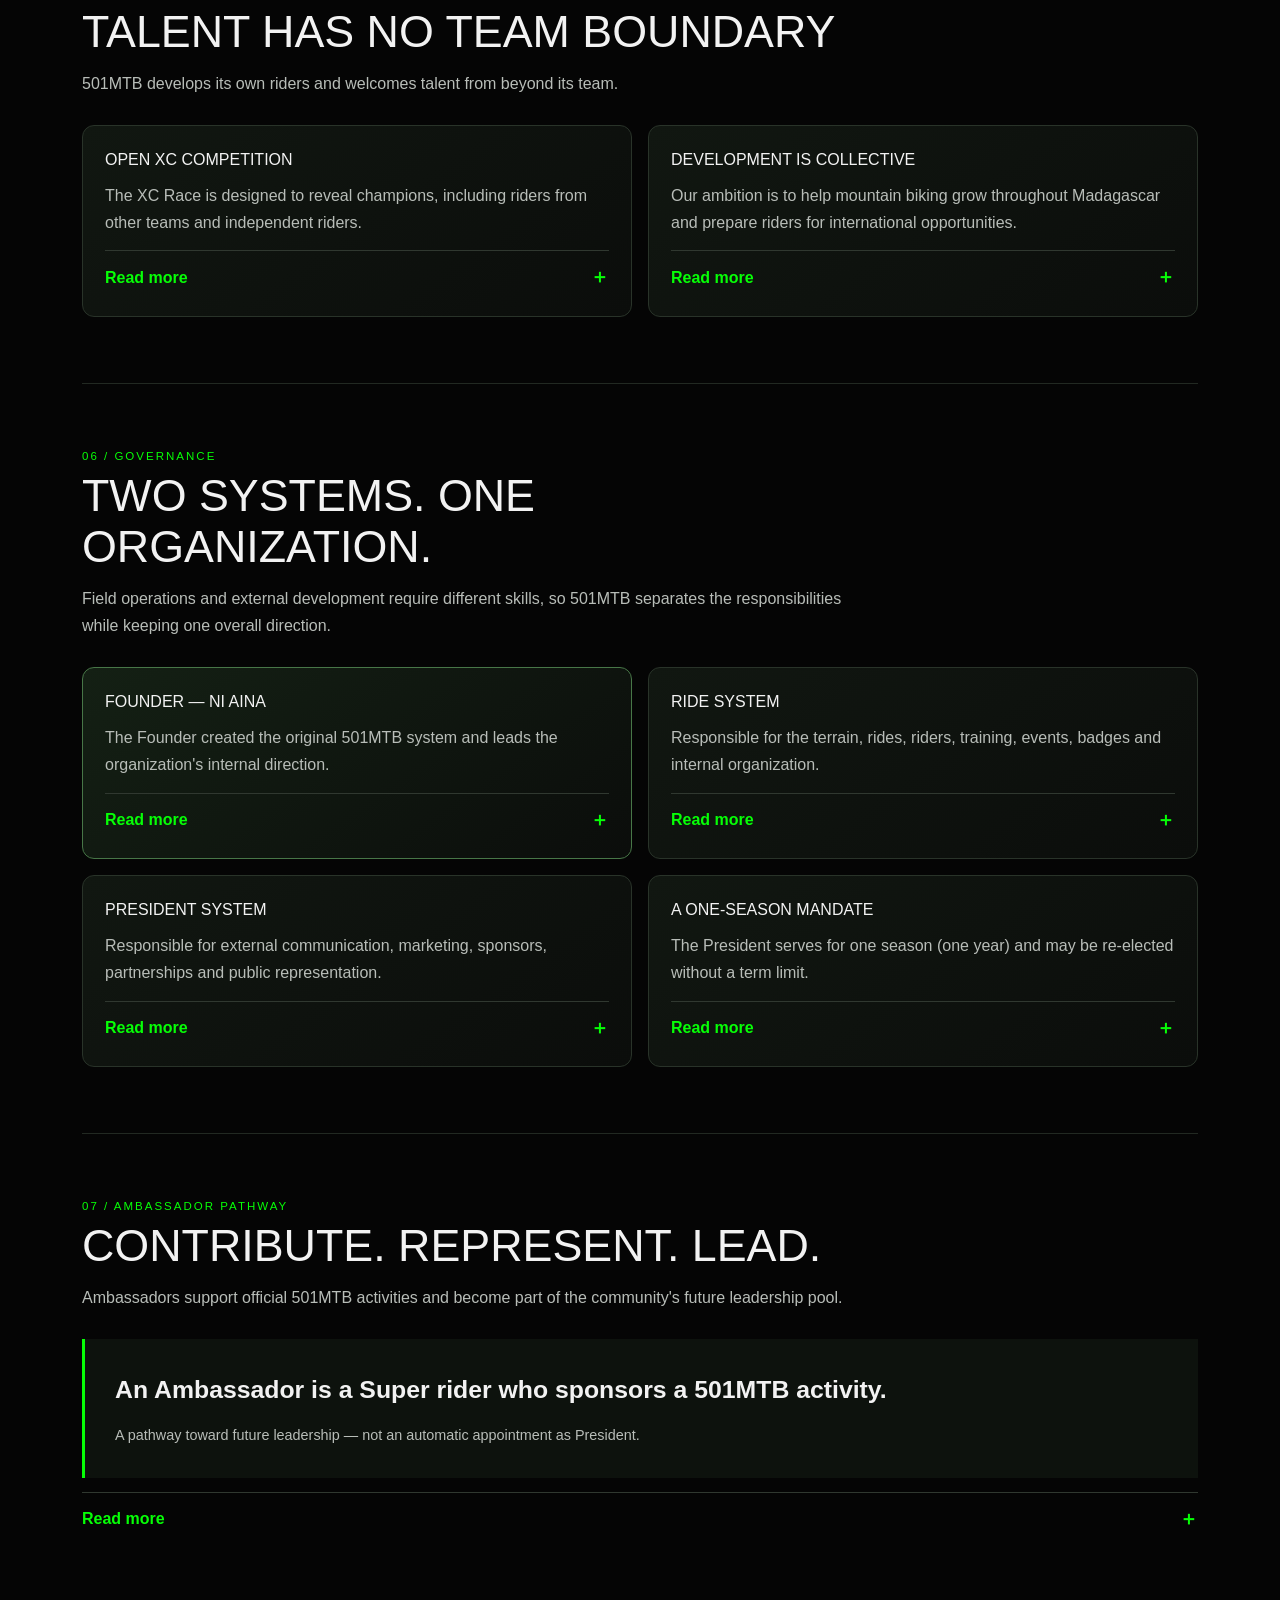
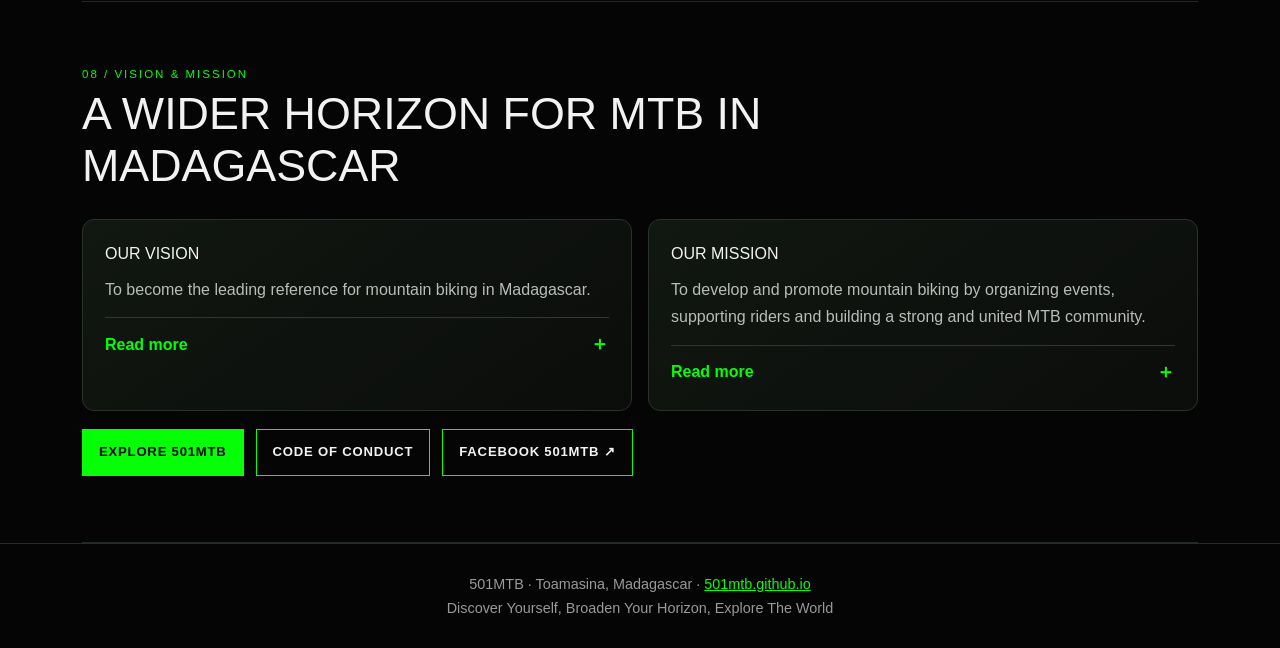
==== commit bebfdff9: "Unify About and Documents navigation with Home" ====
--- a/about.html
+++ b/about.html
@@ -37,6 +37,25 @@
 @media(max-width:760px){main{padding:0 16px}.hero{min-height:360px;padding:68px 16px}.grid,.timeline,.governance{grid-template-columns:1fr}.badges{grid-template-columns:repeat(2,minmax(0,1fr))}.steps{grid-template-columns:1fr}section{padding:48px 0}.panel{padding:18px}}
 @media(max-width:420px){.badges{grid-template-columns:1fr}.hero h1{font-size:clamp(2rem,10vw,3.2rem)}}
 @media(prefers-reduced-motion:reduce){html{scroll-behavior:auto}}
+
+/* Match the official Home navigation bar on every page */
+header{position:sticky!important;top:0!important;z-index:5!important;background:#050505ed!important;border-bottom:1px solid #292929!important;backdrop-filter:none!important}
+.nav{max-width:1120px!important;margin:auto!important;padding:16px 22px!important;display:flex!important;align-items:center!important;justify-content:space-between!important;gap:20px!important;position:relative!important}
+.brand{display:flex!important;align-items:center!important;flex:1 1 auto!important;text-decoration:none!important;min-width:0!important}
+.brand img{display:block!important;width:auto!important;height:44px!important;max-width:min(44vw,190px)!important;object-fit:contain!important;object-position:left center!important}
+#language{order:2!important;flex:0 0 auto!important;background:#111!important;color:white!important;border:1px solid #555!important;padding:8px!important;border-radius:4px!important}
+.menu-toggle{order:3!important;display:flex!important;flex-direction:column!important;justify-content:center!important;align-items:center!important;gap:5px!important;width:44px!important;height:42px!important;padding:8px!important;background:transparent!important;border:1px solid #555!important;border-radius:5px!important;cursor:pointer!important;position:relative!important;z-index:22!important}
+.menu-toggle span{display:block!important;width:22px!important;height:2px!important;background:#f2f2f2!important;border-radius:2px!important;transition:transform .2s,opacity .2s!important}
+.menu-toggle[aria-expanded="true"] span:first-child{transform:translateY(7px) rotate(45deg)!important}.menu-toggle[aria-expanded="true"] span:nth-child(2){opacity:0!important}.menu-toggle[aria-expanded="true"] span:last-child{transform:translateY(-7px) rotate(-45deg)!important}
+#main-nav{display:none!important;position:absolute!important;top:calc(100% + 1px)!important;right:22px!important;left:auto!important;z-index:21!important;min-width:210px!important;max-width:calc(100vw - 44px)!important;padding:10px!important;background:#090909!important;border:1px solid #303030!important;border-radius:8px!important;box-shadow:0 12px 30px #000b!important;flex-direction:column!important;align-items:stretch!important;gap:0!important;flex-wrap:nowrap!important}
+#main-nav.is-open{display:flex!important}
+#main-nav a{display:block!important;padding:11px 14px!important;border-radius:4px!important;font-size:.95rem!important;text-decoration:none!important;white-space:normal!important}
+#main-nav a:hover,#main-nav a:focus-visible{background:#151f15!important;color:#06ff06!important}
+@media(min-width:721px) and (max-width:1024px){.nav{flex-direction:row!important;align-items:center!important;flex-wrap:nowrap!important;gap:12px!important;padding:12px 18px!important}.brand{order:1!important;flex:0 1 auto!important;min-width:0!important}.brand img{height:38px!important;max-width:clamp(100px,18vw,150px)!important}#language{order:2!important;flex:0 0 auto!important;padding:7px 6px!important}.menu-toggle{display:none!important}#main-nav{display:flex!important;position:static!important;order:3!important;flex:1 1 auto!important;min-width:0!important;max-width:none!important;width:auto!important;padding:0!important;background:transparent!important;border:0!important;border-radius:0!important;box-shadow:none!important;flex-direction:row!important;align-items:center!important;justify-content:flex-end!important;gap:clamp(7px,1.15vw,13px)!important;flex-wrap:nowrap!important}#main-nav a{white-space:nowrap!important;padding:6px 0!important;font-size:clamp(.72rem,1.1vw,.86rem)!important}}
+@media(min-width:1025px){.menu-toggle{display:none!important}#main-nav{display:flex!important;position:static!important;order:3!important;flex:1 1 auto!important;min-width:0!important;max-width:none!important;width:auto!important;padding:0!important;background:transparent!important;border:0!important;border-radius:0!important;box-shadow:none!important;flex-direction:row!important;align-items:center!important;justify-content:flex-end!important;gap:20px!important;flex-wrap:nowrap!important}#main-nav a{padding:6px 0!important;white-space:nowrap!important}}
+@media(max-width:720px){.nav{align-items:center!important;flex-direction:row!important;flex-wrap:nowrap!important;gap:10px!important;padding:12px 14px!important}.brand{order:1!important;flex:1 1 auto!important;min-width:0!important}.brand img{display:block!important;height:38px!important;width:auto!important;max-width:min(48vw,190px)!important;object-fit:contain!important;object-position:left center!important}#language{order:2!important;flex:0 0 auto!important;padding:7px 6px!important}.menu-toggle{order:3!important;flex:0 0 42px!important;width:42px!important;height:42px!important}#main-nav{top:calc(100% + 1px)!important;right:14px!important;left:auto!important;max-width:calc(100vw - 28px)!important}}
+@media(max-width:420px){.nav{padding:12px 14px!important;gap:10px!important}.brand img{height:38px!important;max-width:44vw!important}#main-nav{right:14px!important;max-width:calc(100vw - 28px)!important}}
+
 </style>
 </head>
 <body>
@@ -44,7 +63,7 @@
 <a class="brand" href="./index.html" aria-label="501MTB home"><img src="./assets/images/logo/logoh.png" alt="501MTB logo"></a>
 <select id="language" aria-label="Choose language"><option value="en">EN</option><option value="fr">FR</option><option value="mg">MG</option></select>
 <button class="menu-toggle" id="menu-toggle" aria-label="Open navigation" aria-expanded="false"><span></span><span></span><span></span></button>
-<nav id="main-nav"><a href="./index.html" data-i18n="navHome">Home</a><a href="./about.html" data-i18n="navAbout">About 501MTB</a><a href="./documents.html" data-i18n="navDocuments">Documents</a><a href="./index.html#values" data-i18n="navValues">Values</a><a href="./index.html#community" data-i18n="navCommunity">Community</a><a href="./index.html#events" data-i18n="navEvents">Events</a><a href="./index.html#riders" data-i18n="navRiders">Riders</a></nav>
+<nav id="main-nav" aria-label="Main navigation"><a href="./index.html" data-i18n="navHome">Home</a><a href="./about.html" data-i18n="navAbout">About 501MTB</a><a href="./index.html#values" data-i18n="navValues">Values</a><a href="./index.html#community" data-i18n="navCommunity">Community</a><a href="./index.html#events" data-i18n="navEvents">Events</a><a href="./index.html#riders" data-i18n="navRiders">Riders</a><a href="./documents.html" data-i18n="navDocuments">Documents</a></nav>
 </div></header>
 <div class="hero"><div class="hero-inner"><div class="eyebrow" data-i18n="heroEyebrow">Our Identity · Our System · Our Vision</div><h1>ABOUT <span>501MTB</span></h1><p data-i18n="heroText">A mountain biking community born in Toamasina, built through shared rides, open competition and a vision that reaches beyond borders.</p><div class="tagline" data-i18n="tagline">Discover Yourself, Broaden Your Horizon, Explore The World</div></div></div>
 <main>
@@ -138,6 +157,6 @@
 };
 function setLanguage(lang){const dict=translations[lang]||translations.en;document.documentElement.lang=lang;document.querySelectorAll('[data-i18n]').forEach(el=>{const key=el.dataset.i18n;if(dict[key]!==undefined){if(el.tagName==='BLOCKQUOTE'){const small=el.querySelector('small');el.firstChild.textContent=dict[key];if(small&&dict.ambQuoteSmall)small.textContent=dict.ambQuoteSmall}else el.textContent=dict[key]}});document.getElementById('language').value=lang;try{localStorage.setItem('501mtb-language',lang)}catch(e){}}
 const languageSelect=document.getElementById('language');let initial='en';try{initial=localStorage.getItem('501mtb-language')||'en'}catch(e){}setLanguage(initial);languageSelect.addEventListener('change',e=>setLanguage(e.target.value));
-const toggle=document.getElementById('menu-toggle'),nav=document.getElementById('main-nav');toggle.addEventListener('click',()=>{const open=toggle.getAttribute('aria-expanded')!=='true';toggle.setAttribute('aria-expanded',String(open));nav.classList.toggle('open',open);toggle.setAttribute('aria-label',open?'Close navigation':'Open navigation')});nav.querySelectorAll('a').forEach(a=>a.addEventListener('click',()=>{nav.classList.remove('open');toggle.setAttribute('aria-expanded','false')}));
+const toggle=document.getElementById('menu-toggle'),nav=document.getElementById('main-nav');toggle.addEventListener('click',()=>{const open=toggle.getAttribute('aria-expanded')!=='true';toggle.setAttribute('aria-expanded',String(open));nav.classList.toggle('is-open',open);toggle.setAttribute('aria-label',open?'Close navigation':'Open navigation')});nav.querySelectorAll('a').forEach(a=>a.addEventListener('click',()=>{nav.classList.remove('is-open');toggle.setAttribute('aria-expanded','false')}));
 </script>
 </body></html>
